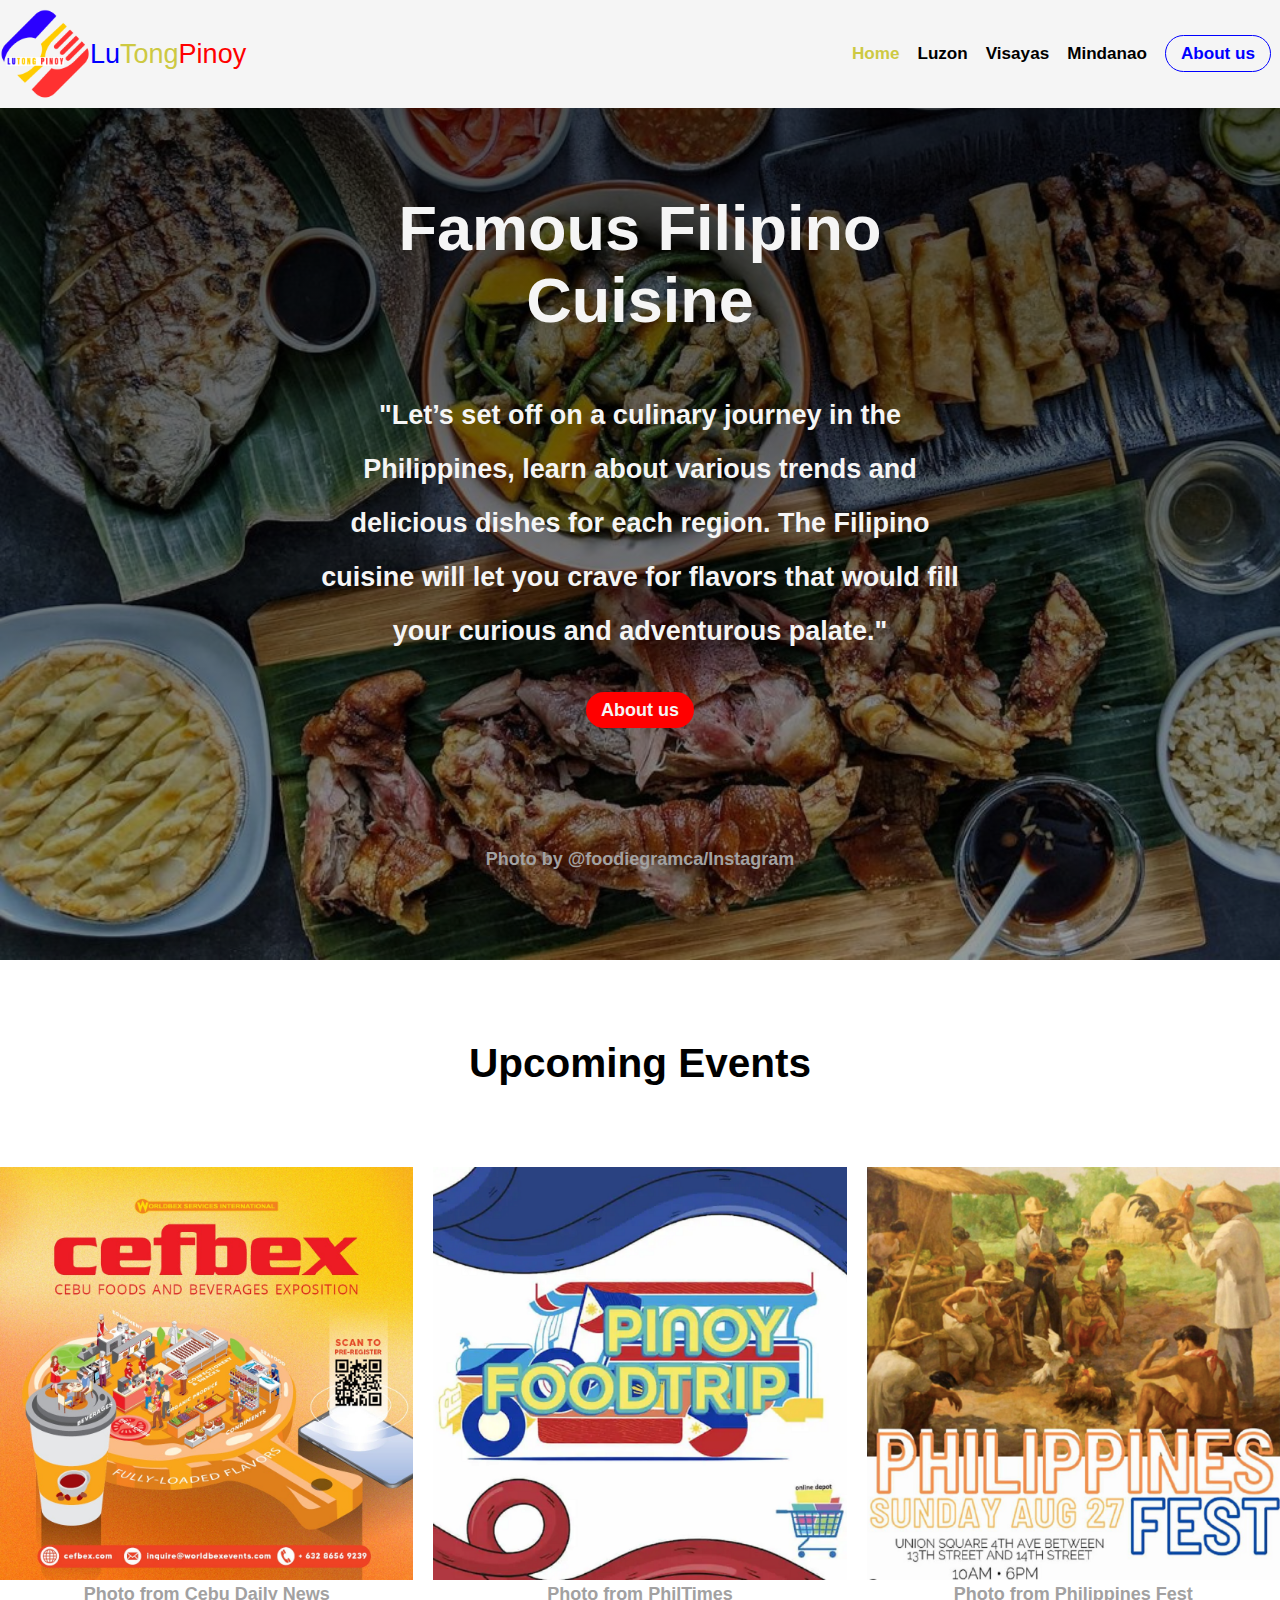
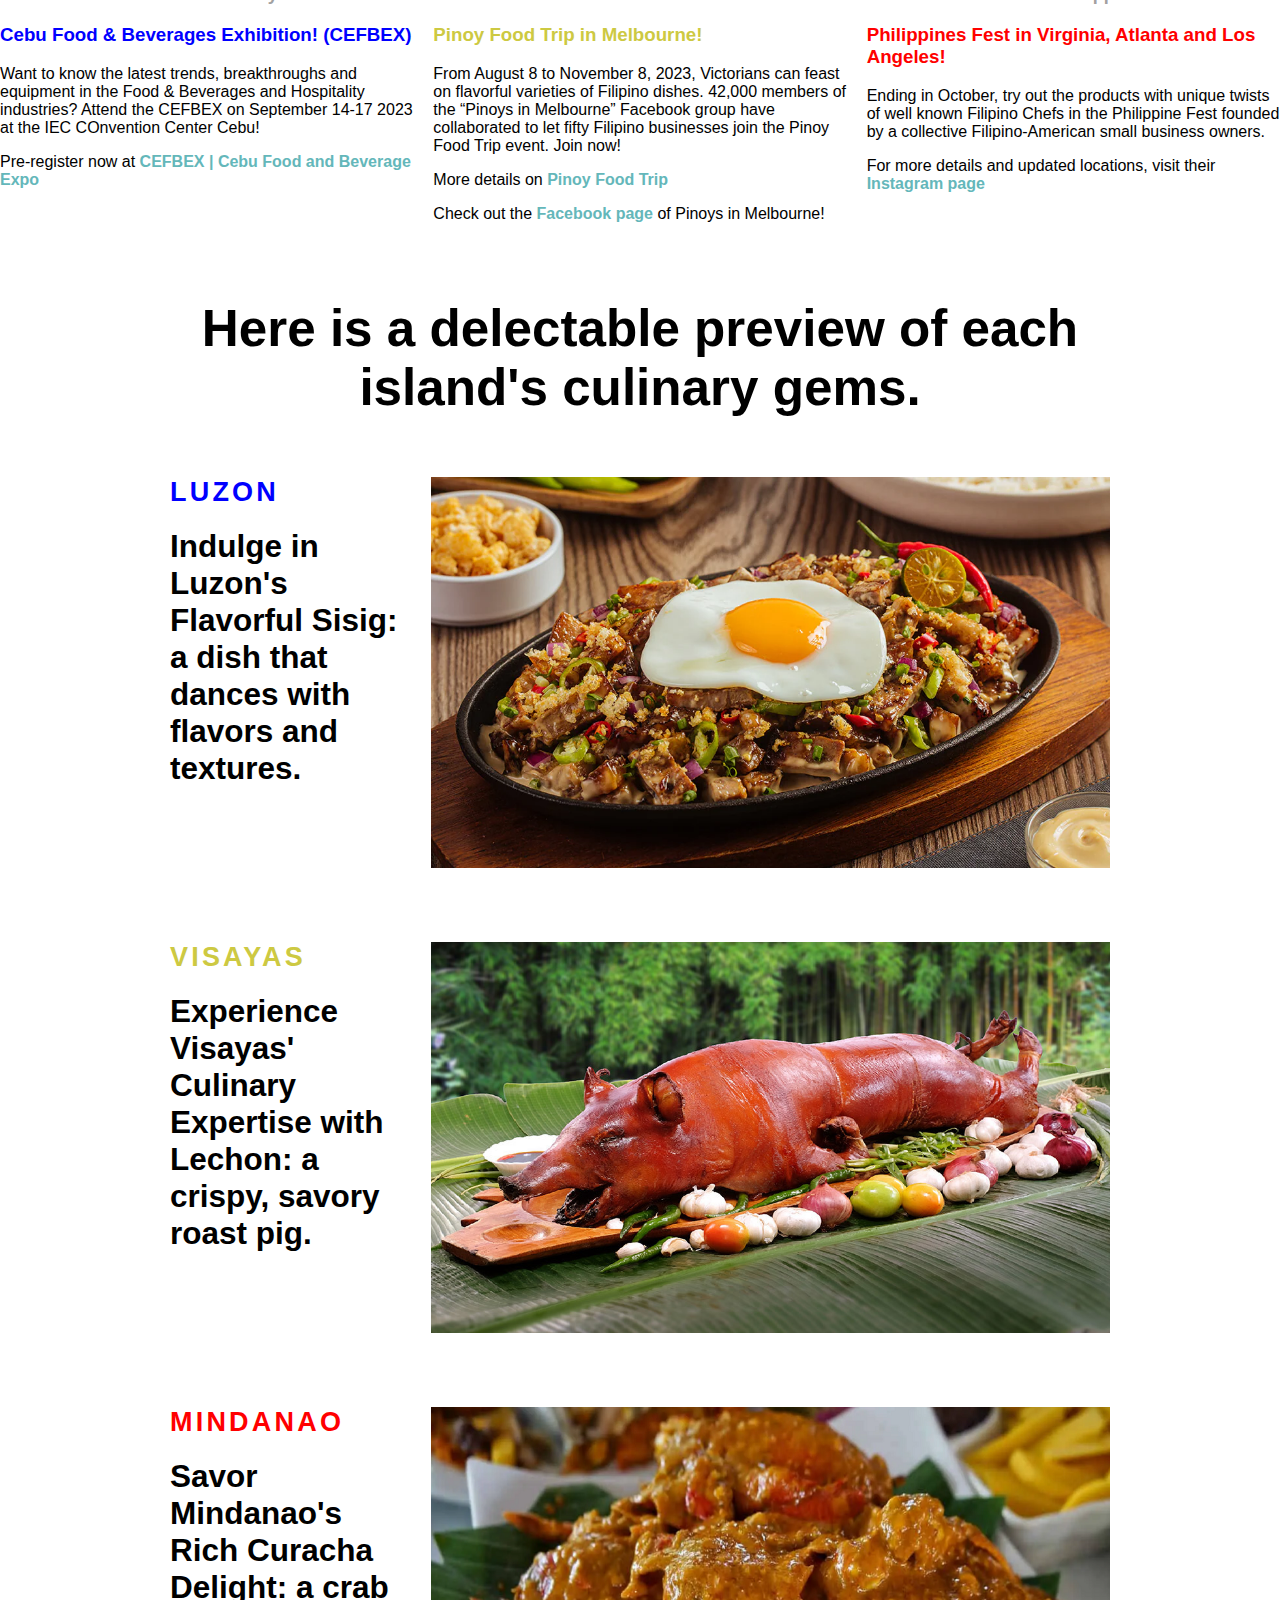
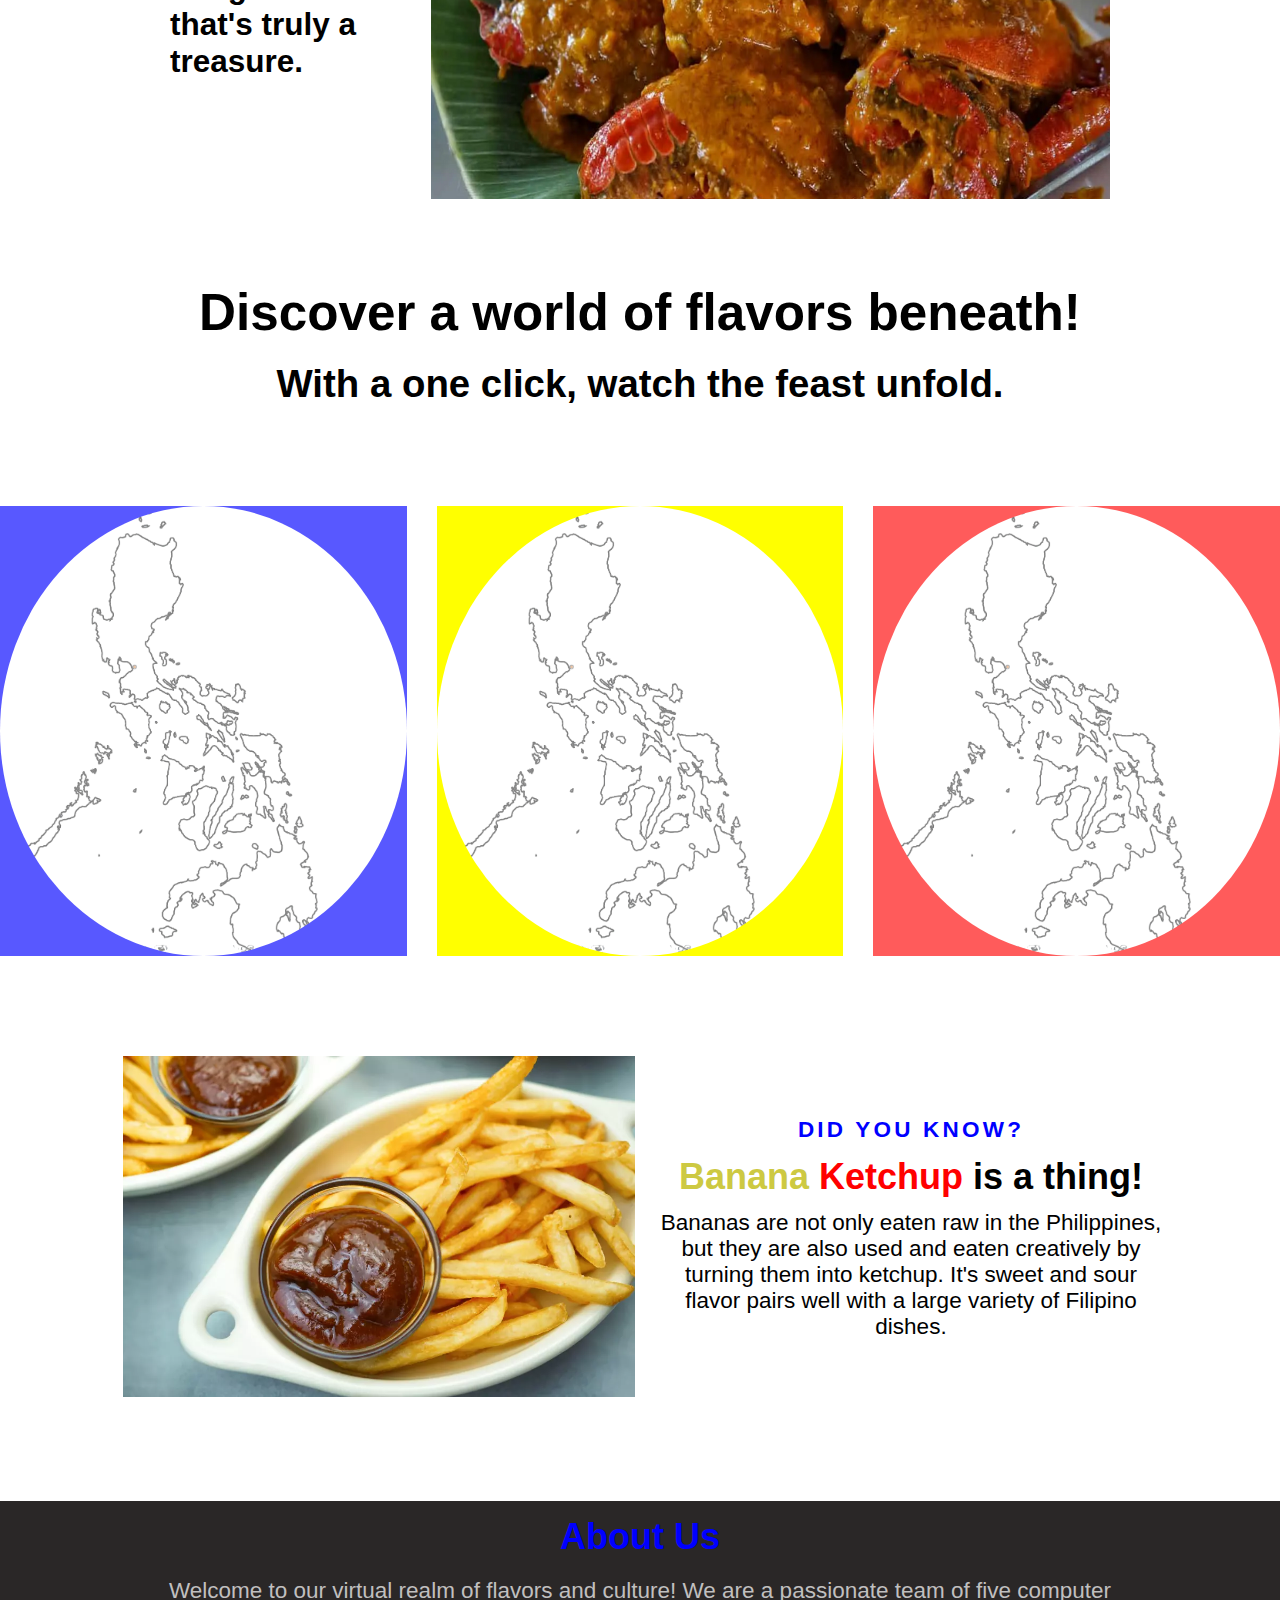
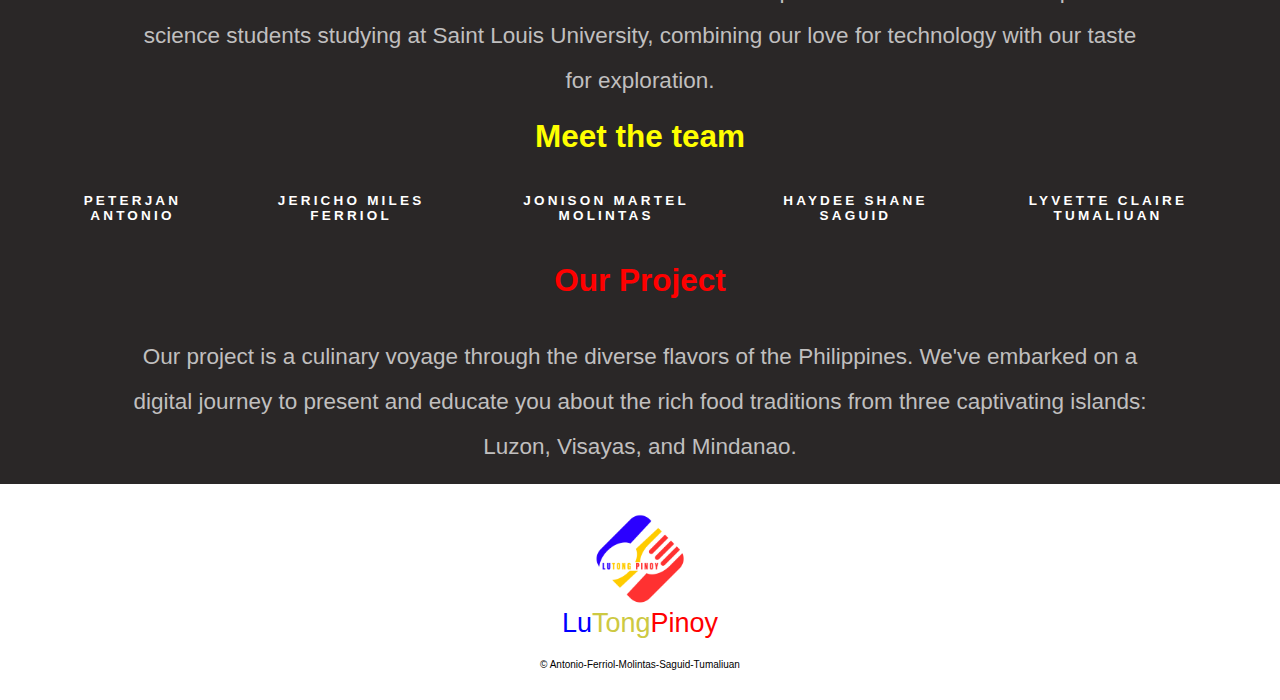
==== index.html @ cbea94ab "Merge branch 'main' of https://gitlab.com/2211261/websysdev-activity1" ====
<!DOCTYPE html>
<html lang="en">
<head>
    <meta charset="UTF-8">
    <meta http-equiv="X-UA-Compatible" content="IE=edge">
    <meta name="viewport" content="width=device-width, initial-scale=1.0">
    <link rel="stylesheet" href="./style/styles.css">
    <title>Homepage</title>
</head>
<body>
    <div class = "main-container">
        <!-- Navigation-bar -->
        <nav class = "navbar">
            <div class = "nav-logo">
                <img class = "nav-logo-img" src = "./images/homeimgs/LP.png" alt = "logo">
                <ul class = "nav-title">
                    <li class = "nav-title-1">Lu</li>
                    <li class = "nav-title-2">Tong</li>
                    <li class = "nav-title-3">Pinoy</li>
                </ul>
            </div>
            <ul class = "nav-links">
                <li><a href = "./index.html" class = "nav-home">Home</a></li>
                <li><a href = "./islands/luzon.html">Luzon</a></li>
                <li><a href = "./islands/visayas.html">Visayas</a></li>
                <li><a href = "./islands/mindanao.html">Mindanao</a></li>
                <li class = "nav-li-about-us"><a href="#about-us-section" class = "nav-about-us">About us</a></li>
            </ul>
        </nav>

        <!-- Header -->
        <header>
            <div class = "header-container">
                <h1>Famous Filipino Cuisine</h1>
                <h2>"Let’s set off on a culinary journey in the Philippines, learn about various trends and delicious dishes for each region. The Filipino cuisine will let you crave for flavors that would fill your curious and adventurous palate."</h2>
                <div><a class = "intro-button" href="#about-us-section">About us</a></div>
                <div class = "header-ref"><a class = "reference" href="https://www.instagram.com/foodiegramca/?hl=en">Photo by @foodiegramca/Instagram</a></div>
            </div>
        </header>
       
        <!-- Latest Events -->
        <section id = "latest-events">
            <h1 class = "event-title">Upcoming Events</h1>
            <div class = "event-columns">
                <div class = "event">
                    <img class = "event-1-img-container" src = "./images/homeimgs/event1.png" alt = "Event 1">
                    <div class = "header-ref"><a class = "reference" href="https://cebudailynews.inquirer.net/523593/the-philippines-three-mega-events-igniting-progress-and-collaboration-for-cebuanos">Photo from Cebu Daily News</a></div>
                    <div class = "event-1-txt-container">
                        <h3>Cebu Food & Beverages Exhibition! (CEFBEX)</h3>
                        <p>Want to know the latest trends, breakthroughs and equipment in the Food & Beverages and Hospitality industries? Attend the CEFBEX on September 14-17 2023 at the IEC COnvention Center Cebu!</p>
                        <p>Pre-register now at <a href="https://cefbex.com/" class = "event-1-link">CEFBEX | Cebu Food and Beverage Expo</a></p>
                    </div>
                </div>
                <div class = "event">
                    <img class = "event-2-img-container" src = "./images/homeimgs/event2.png" alt = "Event 2">
                    <div class = "header-ref"><a class = "reference" href="https://philtimes.com.au/pinoy-food-trip-a-festival-celebrating-filipino-gastronomy-in-melbourne/">Photo from PhilTimes</a></div>
                    <div class = "event-2-txt-container">
                            <h3>Pinoy Food Trip in Melbourne!</h3> 
                            <p>From August 8 to November 8, 2023, Victorians can feast on flavorful varieties of Filipino dishes. 42,000 members of the “Pinoys in Melbourne” Facebook group have collaborated to let fifty Filipino businesses join the Pinoy Food Trip event. Join now!</p>
                            <p>More details on <a href="https://philtimes.com.au/pinoy-food-trip-a-festival-celebrating-filipino-gastronomy-in-melbourne/" class = "event-2-link">Pinoy Food Trip</a></p>
                            <p>Check out the <a href = "https://www.facebook.com/Pinoysinmelb/">Facebook page</a> of Pinoys in Melbourne!</p>
                    </div> 
                </div>
                <div class = "event">
                    <img class = "event-3-img-container" src = "./images/homeimgs/event3.png" alt = "Event 3">
                    <div class = "header-ref"><a class = "reference" href="https://www.instagram.com/philippinesfest/">Photo from Philippines Fest</a></div>
                    <div class = "event-3-txt-container">
                            <h3>Philippines Fest in Virginia, Atlanta and Los Angeles!</h3> 
                            <p>Ending in October, try out the products with unique twists of well known Filipino Chefs in the Philippine Fest founded by a collective Filipino-American small business owners.</p>
                            <p>For more details and updated locations, visit their <a href="https://www.instagram.com/philippinesfest/" class = "event-3-link">Instagram page</a></p>
                    </div> 
                </div>
            </div>
        </section>

        <!-- Preview-of-Food-->
        <section class = "preview-txt-section">
            <h3 class = "preview-txt">Here is a delectable preview of each island's culinary gems.</h3>
        </section>
        <div class = "preview-section">
            <div class = "preview-1">
                <div class = "preview-1-txt-container">
                    <div class = "preview-1-title">Luzon</div>
                    <div class = "preview-1-desc">Indulge in Luzon's Flavorful Sisig: a dish that dances with flavors and textures.</div>
                </div>
                <div class = "preview-1-img-container">
                    <img class = "sisig" src = "./images/homeimgs/sisig.png" alt = "Sisig">
                </div>
            </div>
            <div class = "preview-2"> 
                <div class = "preview-2-txt-container">
                    <div class = "preview-2-title">Visayas</div>
                    <div class = "preview-2-desc">Experience Visayas' Culinary Expertise with Lechon: a crispy, savory roast pig.</div>
                </div>
                <div class = "preview-2-img-container">
                    <img class = "lechon" src = "./images/homeimgs/lechon.png" alt = "Lechon">
                </div>
            </div>
            <div class = "preview-3">
                <div class = "preview-3-txt-container">
                    <div class = "preview-3-title">Mindanao</div>
                    <div class = "preview-3-desc">Savor Mindanao's Rich Curacha Delight: a crab that's truly a treasure.</div>
                </div>
                <div class = "preview-3-img-container">
                    <img class = "curacha" src = "./images/homeimgs/curacha.png" alt = "Curacha">
                </div>
            </div>
        </div>

        <!-- Map:Luzon-Visayas-Mindanao-->
        <section class = "map-txt-section">
            <h1 class = "map-txt-1">Discover a world of flavors beneath!</h1>
            <h4 class = "map-txt-2">With a one click, watch the feast unfold.</h4>
        </section> 
        <div class = "map-section">
            <div class = "p-column">
                <div class="p-img-container1">
                    <a href = "./islands/luzon.html"><div class="p-outline-img top"></div></a>
                </div>
                <div class="p-img-container2">
                    <a href = "./islands/visayas.html"><div class="p-outline-img middle"></div></a>
                </div>
                <div class="p-img-container3">
                    <a href = "./islands/mindanao.html"><div class="p-outline-img bottom"></div></a>
                </div>
            </div>
        </div>
        
        <!-- Fun-Facts -->
        <div class = "fun-fact-section">
            <div class = "fun-fact-img-container">
                <img class = "banana-ketchup" src = "./images/homeimgs/banana-ketchup.png">
            </div>
            <div class = "fun-fact-txt-container">
                <div class = "fun-fact-txt-1">Did you know?</div>
                <div class = "fun-fact-txt-2"><span class = "banana">Banana </span><span class = "ketchup">Ketchup </span>is a thing!</div>
                <div class = "fun-fact-txt-3">Bananas are not only eaten raw in the Philippines, but they are also used and eaten creatively by turning them into ketchup. It's sweet and sour flavor pairs well with a large variety of Filipino dishes.</div>
            </div>
        </div>  

         <!-- About us -->
        <div id = "about-us-section">
            <div class = about-us-container>
                <div class = "about-us-txt-1">About Us</div>
                <div class = "about-us-txt-2">Welcome to our virtual realm of flavors and culture! We are a passionate team of five computer science students studying at Saint Louis University, combining our love for technology with our taste for exploration.</div>
                <div class = "about-us-txt-3">Meet the team</div>
                <div class = "about-us-txt-4">
                    <ul>
                        <li>Peterjan Antonio</li>
                        <li>Jericho Miles Ferriol</li>
                        <li>Jonison Martel Molintas</li>
                        <li>Haydee Shane Saguid</li>
                        <li>Lyvette Claire Tumaliuan</li>
                    </ul>
                </div>
                <div class = "about-us-txt-5">Our Project</div>
                <div class = "about-us-txt-6">Our project is a culinary voyage through the diverse flavors of the Philippines. We've embarked on a digital journey to present and educate you about the rich food traditions from three captivating islands: Luzon, Visayas, and Mindanao.</div>
            </div>
        </div>

        <!-- Footer -->
        <footer>
            <div class = "logo-footer-container">
                <img class = "logo-footer" src = "./images/homeimgs/LP.png">
            </div>
            <ul class = "title-footer">
                <li class = "title-1-footer">Lu</li>
                <li class = "title-2-footer">Tong</li>
                <li class = "title-3-footer">Pinoy</li>
            </ul>
            <div class = "credits">© Antonio-Ferriol-Molintas-Saguid-Tumaliuan</div>
        </footer>
    </div>
</body>
</html>
---- style/styles.css ----
/* All */
body{
    font-family: sans-serif;
    transition: 0.3s;
    padding: 0%;
    margin: 0%;
    
}

ul{
    list-style: none;
}

a{
    text-decoration: none;
    cursor: pointer;
    color: black;
    font-weight: bold;
    transition: transform 0.3s ease;
    transition: color 0.3s;
}

.main-container{
    width: 100%;
    overflow: hidden;
}

/* Navigation Bar */
.navbar{
    position: fixed;
    display: flex;
    width: 100%;
    height: 12%;
    top:0;
    left:0;
    right:0;
    background-color:whitesmoke;   
}

.nav-logo{
    display: flex;
}

.nav-logo-img{
    width: 10vmin;
    height: 10vmin;
    align-self: center;
}

.nav-title{
    margin: 0;
    height: 100%;
    display: flex;
    justify-content: flex-end;
    align-items: center;
    font-size: 3vmin;
    padding: 0;
}

.nav-title-1{
    color: blue;
}

.nav-title-2{
    color: rgb(205,201,66); 
}

.nav-title-3, .nav-links a:hover{
    color: red;
}

.nav-links{
    padding: 0;
    display: flex;
    align-items: center;
    font-size: 1.9vmin;
    justify-content: end;
    width: 100%;
}

.nav-links li{
    cursor: pointer;
    margin: 0 1vmin 0;
}

.nav-home{
    color: rgb(205,201,66); 
}

.nav-about-us{
    padding: 8px 15px;
    border: 1px solid blue;
    border-radius: 20px;
    color: blue;
    min-width: 10px;
}

.nav-about-us:hover{
    border: 1px solid red;
}

/* Header */
header{
    width: 100%;
    height: 100vh;
    margin-top: 59.837px;
    background: linear-gradient(rgba(0,0,0,0.7), rgba(0,0,0,0.4)), url(../images/homeimgs/index-img.png);
    background-size: cover;
    background-position: bottom;
    display: flex;
    align-items: center;
    justify-content: center;
}

.header-container{
    width: 50%;
    color: whitesmoke;
    text-align: center;
}

.header-container h1{
    font-size: 7vmin;
}

.header-container h2{
    font-size: 3vmin;
    padding: 10px 0px 20px;
    line-height: 2;
}

.header-container a.intro-button{
    cursor: pointer;
    padding: 8px 15px;
    background: red;
    border-radius: 30px;
    color: whitesmoke;
    transition: transform 0.3s ease;
    font-size: 2vmin;
}

header a{
    text-align: center;
    color: rgb(162, 161, 161);
    font-size: 2vmin;
}

header .header-ref{
    margin-top: 20%;
}

.header-container a.intro-button:hover{
    font-size: large;
}

/* Upcoming Events*/

#latest-events{
    margin-top: 80px;
}

#latest-events a{
    color:rgb(100, 183, 186);
}

.event-container{ 
    justify-content:center;
    height: 100%;
    width:100%;
    padding: 0;
    margin: 0;
}

.event-columns{
    padding: 0;
    margin: 0;
    gap: 20px;
    display: flex;
    flex-wrap: wrap;
    flex-basis: 100%;
    align-self: center;
}

.event-columns div{
    flex: 1;
    flex-wrap: wrap; 
}

#latest-events .event-title{
    text-align: center;
    font-size: 4.5vmin;
    margin-bottom: 80px;
}

.event-columns div img{
    width:100%;
    min-width: 70px;
}

#latest-events .header-ref{
    text-align: center;
}
#latest-events .header-ref a{
    color: rgb(162, 161, 161);
    font-size: 2vmin;
}


.event-1-txt-container h3{
    color: blue;
}

.event-2-txt-container h3{
    color: rgb(205,201,66); 
}

.event-3-txt-container h3, #latest-events a:hover{
    color:red;
}

/* Preview of Food (TEXT) */
.preview-txt-section{
    width: 100%;
    align-items: center;
    justify-content: center;
    text-align: center;
    margin: 0;  
    padding: 0;
}

.preview-txt{
    font-size: 4vmax;
    font-weight: bold;
    margin: 60px 15% 0;  
    padding: 0; 
}

/* Preview of Food */
.preview-section{
    height: 100%;
    display: flex;
    flex-direction: column;
    align-items: center;
    justify-content: center;
    text-align: left;
    margin-top: 60px;
}

.preview-1, .preview-2, .preview-3{
    display: flex;
    flex-direction: row;
    margin: 0px 170px 70px;
}

.preview-1-txt-container,.preview-2-txt-container,.preview-3-txt-container{
    width: 400px;
}

.preview-1-title,.preview-2-title,.preview-3-title{
    text-transform: uppercase;
    font-weight: bold;
    font-size: 3vmin;
    letter-spacing: 0.2rem;
    margin-bottom: 20px;
}

.preview-1-desc,.preview-2-desc,.preview-3-desc{
    font-weight: bolder;
    font-size: 3.5vmin;
    margin-bottom: 20px;
    padding-right: 30px;
}

.preview-1-title{
    color: blue;
}

.preview-2-title{
    color: rgb(205,201,66);
}

.preview-3-title{
    color: red;
}

.preview-1-img-container,.preview-2-img-container,.preview-3-img-container{
    align-self:center;
}

.sisig, .lechon, .curacha{
    height:auto;
    width:100%;
    min-width: 70px;
    align-self: center;
}

/* Map: Luzon, Visayas, Mindanao (TEXT) */
.map-txt-section{
    width: 100%;
    align-items: center;
    justify-content: center;
    text-align: center;
    margin: 0;  
    padding: 0;
}

.map-txt-1{
    font-size: 4vmax;
    font-weight: bold;
    margin: 10px 15% 0;  
    padding: 0;
}

.map-txt-2{
    font-size: 3vmax;
    font-weight: bold;
    margin: 20px 15% 0;  
    padding: 0;
}

/* Map: Luzon, Visayas, Mindanao */
.map-section{
    display: flex;
    flex-direction: row;
    background-color: white;
    width: 100%;
    margin: 100px 0 0;
}

.p-column{
    display: flex;
    justify-content: center;
    background-color: white;
    height: 100%;
    width: 100%;
    gap: 30px;
}


.p-img-container1, .p-img-container2, .p-img-container3 {
    width: 70%;
}

.p-img-container1{
    background-color: rgb(88, 88, 255);
}

.p-img-container2{
    background-color: yellow;
}

.p-img-container3{
    background-color: rgb(255, 91, 91);
}

.p-outline-img.top{
    background-image: url('../images/homeimgs/luzon-outline.png');
    transition: background-image 0.3s;
}

.p-outline-img.top, .p-outline-img.middle, .p-outline-img.bottom {
    padding-top: 450px;
    background-image: url('../images/homeimgs/outline.png');
    background-repeat: no-repeat;
    background-size: 325px;
    background-color: white;
    transition: 0.3s;
    border-radius: 80%;  
}


.p-img-container1:hover .p-outline-img.top {
    background-image: url('../images/homeimgs/Luzon.png'); 
    cursor:pointer;
}

.p-img-container2:hover .p-outline-img.middle {
    background-image: url('../images/homeimgs/Visayas.png');
    cursor:pointer;
}

.p-img-container3:hover .p-outline-img.bottom {
    background-image: url('../images/homeimgs/Mindanao.png');
    cursor:pointer;
}

/* Fun facts*/
.fun-fact-section{
    display: flex;
    align-items: center;
    justify-content: center;
    height: 100%;
    width: 100%;
    margin: 100px 30px 0px;
}

.fun-fact-img-container{
    width: 40%;
    min-width: 300px;
}

.fun-fact-txt-container{
    padding-left: 20px;
    padding-right: 50px;
    text-align: center;
    align-self: center;
    width: 40%;
    min-width: 150px;
}

.banana-ketchup{
    height: 100%;
    width: 100%;
}

.fun-fact-txt-1{
    color:blue;
    font-size: 2.5vmin;
    font-weight: bold;
    letter-spacing: 0.2rem;
    text-transform: uppercase; 
    margin-bottom: 20px;
}

.fun-fact-txt-2{
    font-size: 4vmin;
    font-weight: bold;
    justify-content: center;
    display: flex;
    flex-wrap: wrap;
    gap: 10px;
    line-height: 0.75;
}

.banana{
    color: rgb(205,201,66);
}

.ketchup{
    color:red;
}

.fun-fact-txt-3{
    font-size: 2.5vmin;
    padding: 20px 0px 0px;
}

/* About us*/
#about-us-section{
    background-color: rgb(42,39,39);
    height: 100%;
    width: 100%;
    margin-top: 100px;
}

.about-us-container{
    color: rgb(192, 191, 191);
    display: flex;
    flex-direction: column;
    text-align: center;
}

.about-us-container .about-us-txt-1, .about-us-container .about-us-txt-2,
.about-us-container .about-us-txt-3, .about-us-container .about-us-txt-5,
.about-us-container .about-us-txt-6{
    flex-direction: column;
}

.about-us-txt-1{
    color:blue;
    font-weight: bold;
    font-size: 4vmin;
    margin-top: 15px;
}

.about-us-txt-2{
    padding: 10px 10% 15px;
    line-height: 2;
    font-size: 2.5vmin;
}

.about-us-txt-3{
    padding: 0px 0px 25px;
    color: yellow;
    font-weight: bold;
    font-size: 3.5vmin;
}

.about-us-container .about-us-txt-4 ul{ 
    padding-left: 0;
    display: flex;
    flex-direction: row;
    gap: 2%;
    
}

.about-us-txt-4{
    align-self: center;
    color: white;
    font-weight: bold;
    text-transform: uppercase;
    letter-spacing: 0.2rem;
    font-size: 1.5vmin;
}

.about-us-txt-5{
    padding: 25px 0px 25px;
    color: red;
    font-weight: bold;
    font-size: 3.5vmin;
}

.about-us-txt-6{
    padding: 10px 10% 15px;
    line-height: 2;
    font-size: 2.5vmin;
}

/* Applies to the footer */
footer{
    display: flex;
    flex-direction: column;
    align-items: center;
    justify-content: center;
    padding: 30px 0px 30px;
}

.logo-footer{
    width: 10vmin;
    height: 10vmin;
    align-self: center;
}

.title-footer{
    margin: 0;
    height: 100%;
    display: flex;
    justify-content: flex-end;
    align-items: center;
    font-size: 3vmin;
    padding: 0;
}

.title-1-footer{
    color: blue;
}

.title-2-footer{
    color: rgb(205,201,66); 
}

.title-3-footer{
    color: red;
}

.credits{
    font-size: x-small;
    align-self: center;
    padding-top: 20px;
}



@media only screen and (max-width: 600px) {
   
    /* Upcoming events */

    .event-columns {
        flex-direction: column;
    }

    .event-columns .event{
    
        padding: 10%;
    }

    .event-col img {
        max-width: 90%;
    }

    header .header-ref{
        position: absolute;
        margin-left: 8%;
        margin-top: 10%;
    }

    #latest-events .event-title{
        margin-bottom: 20px;
    }
}
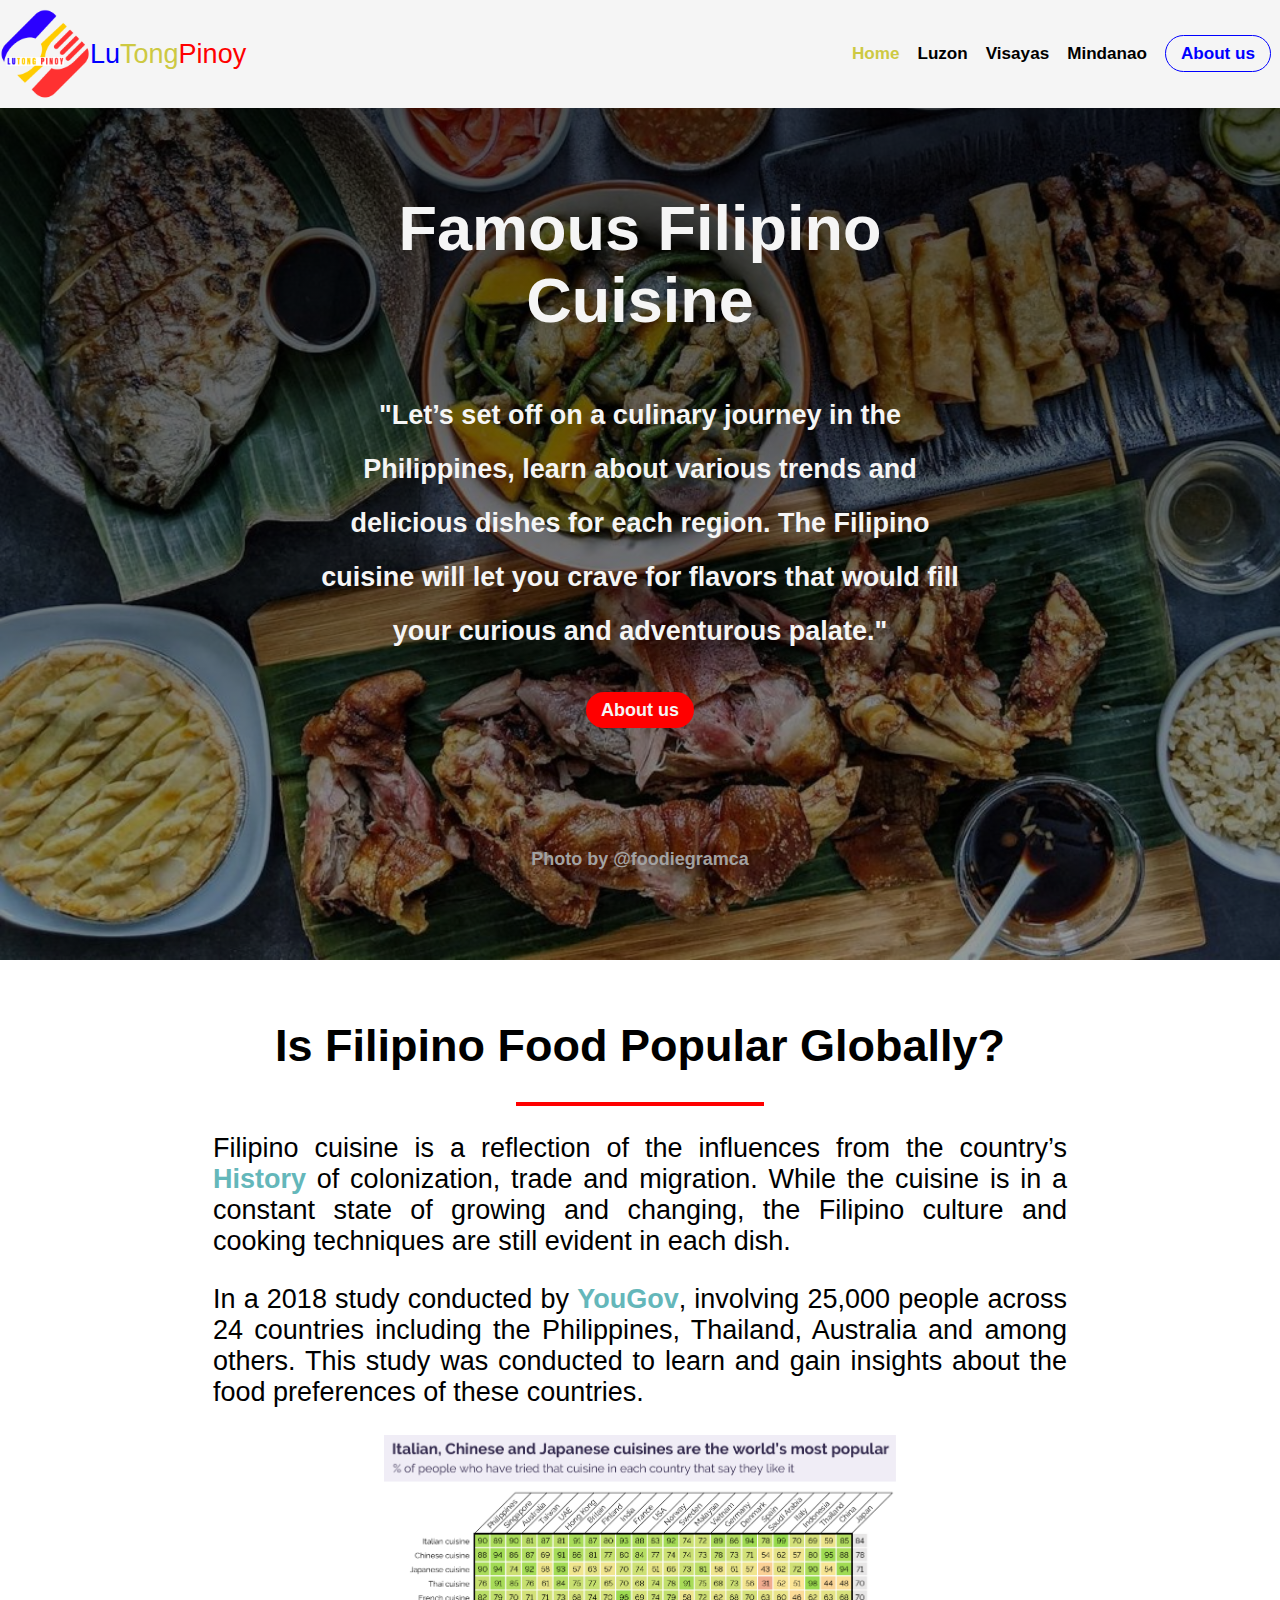
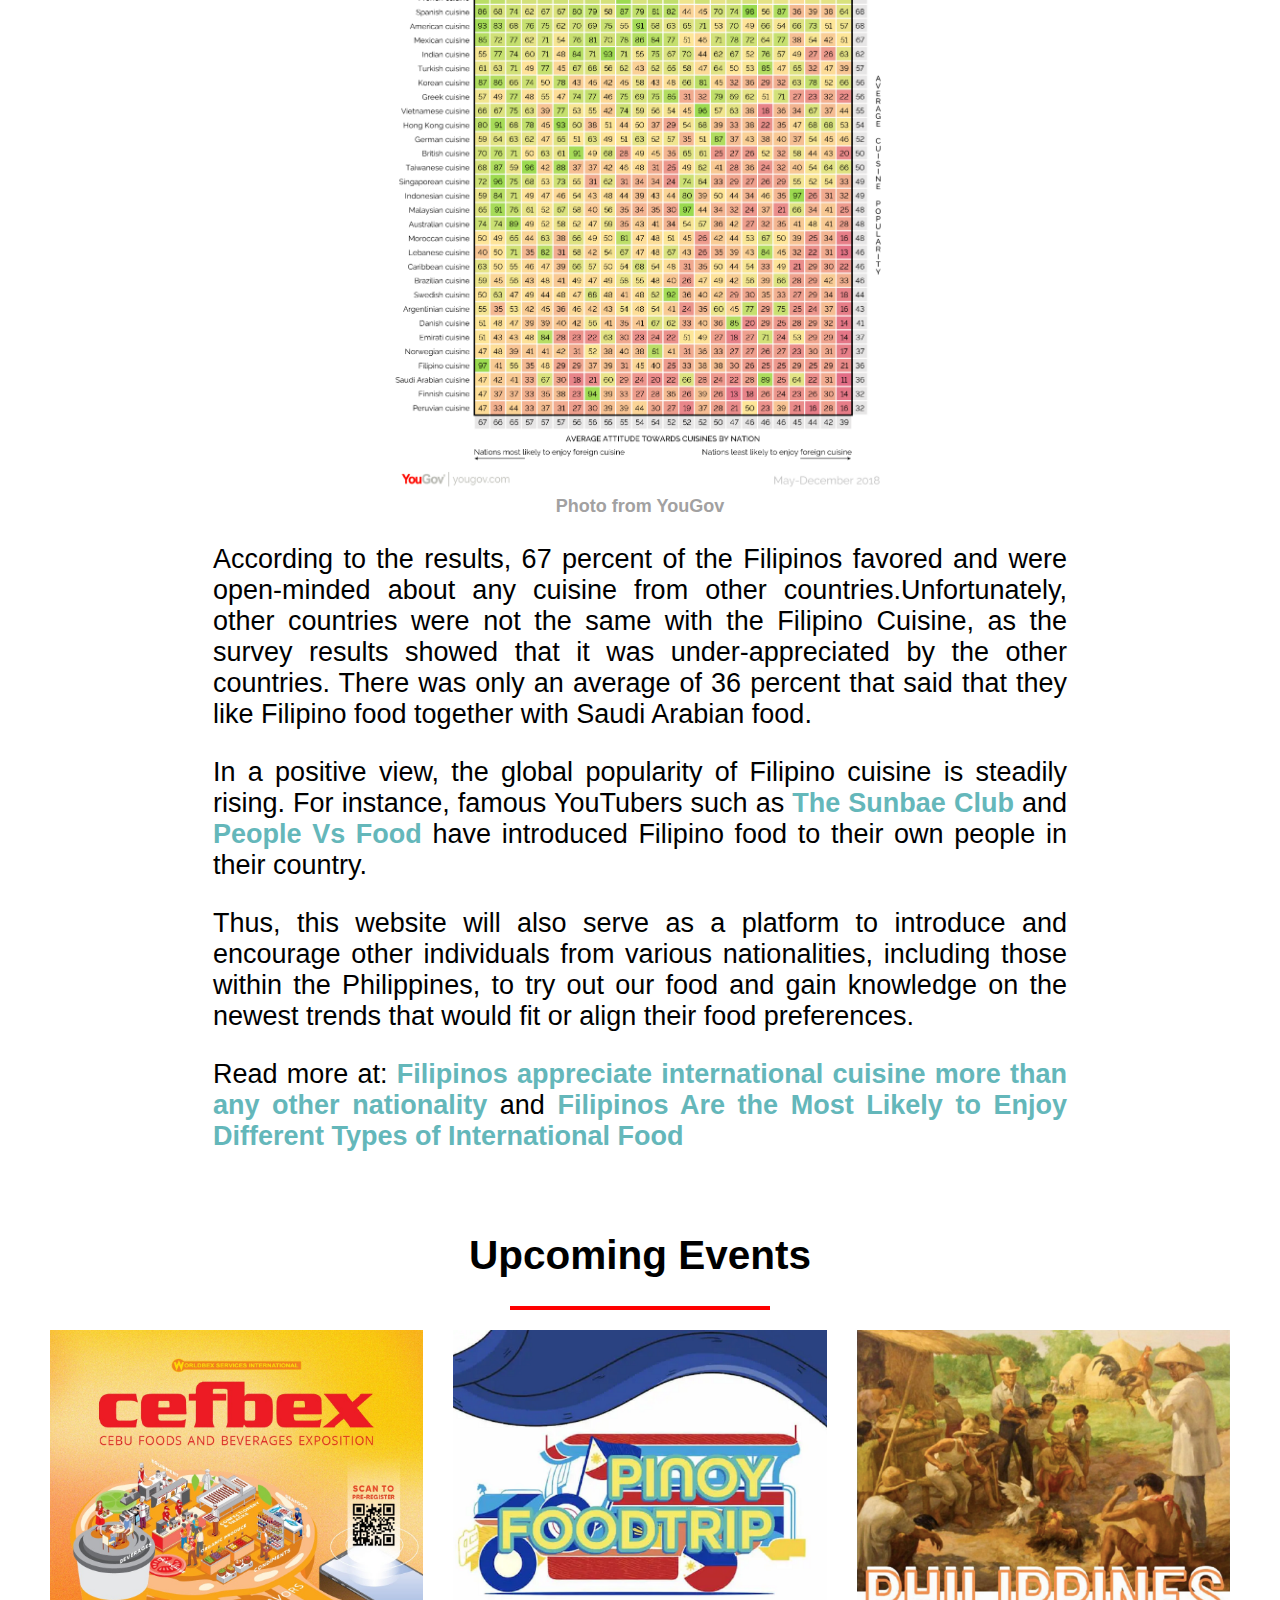
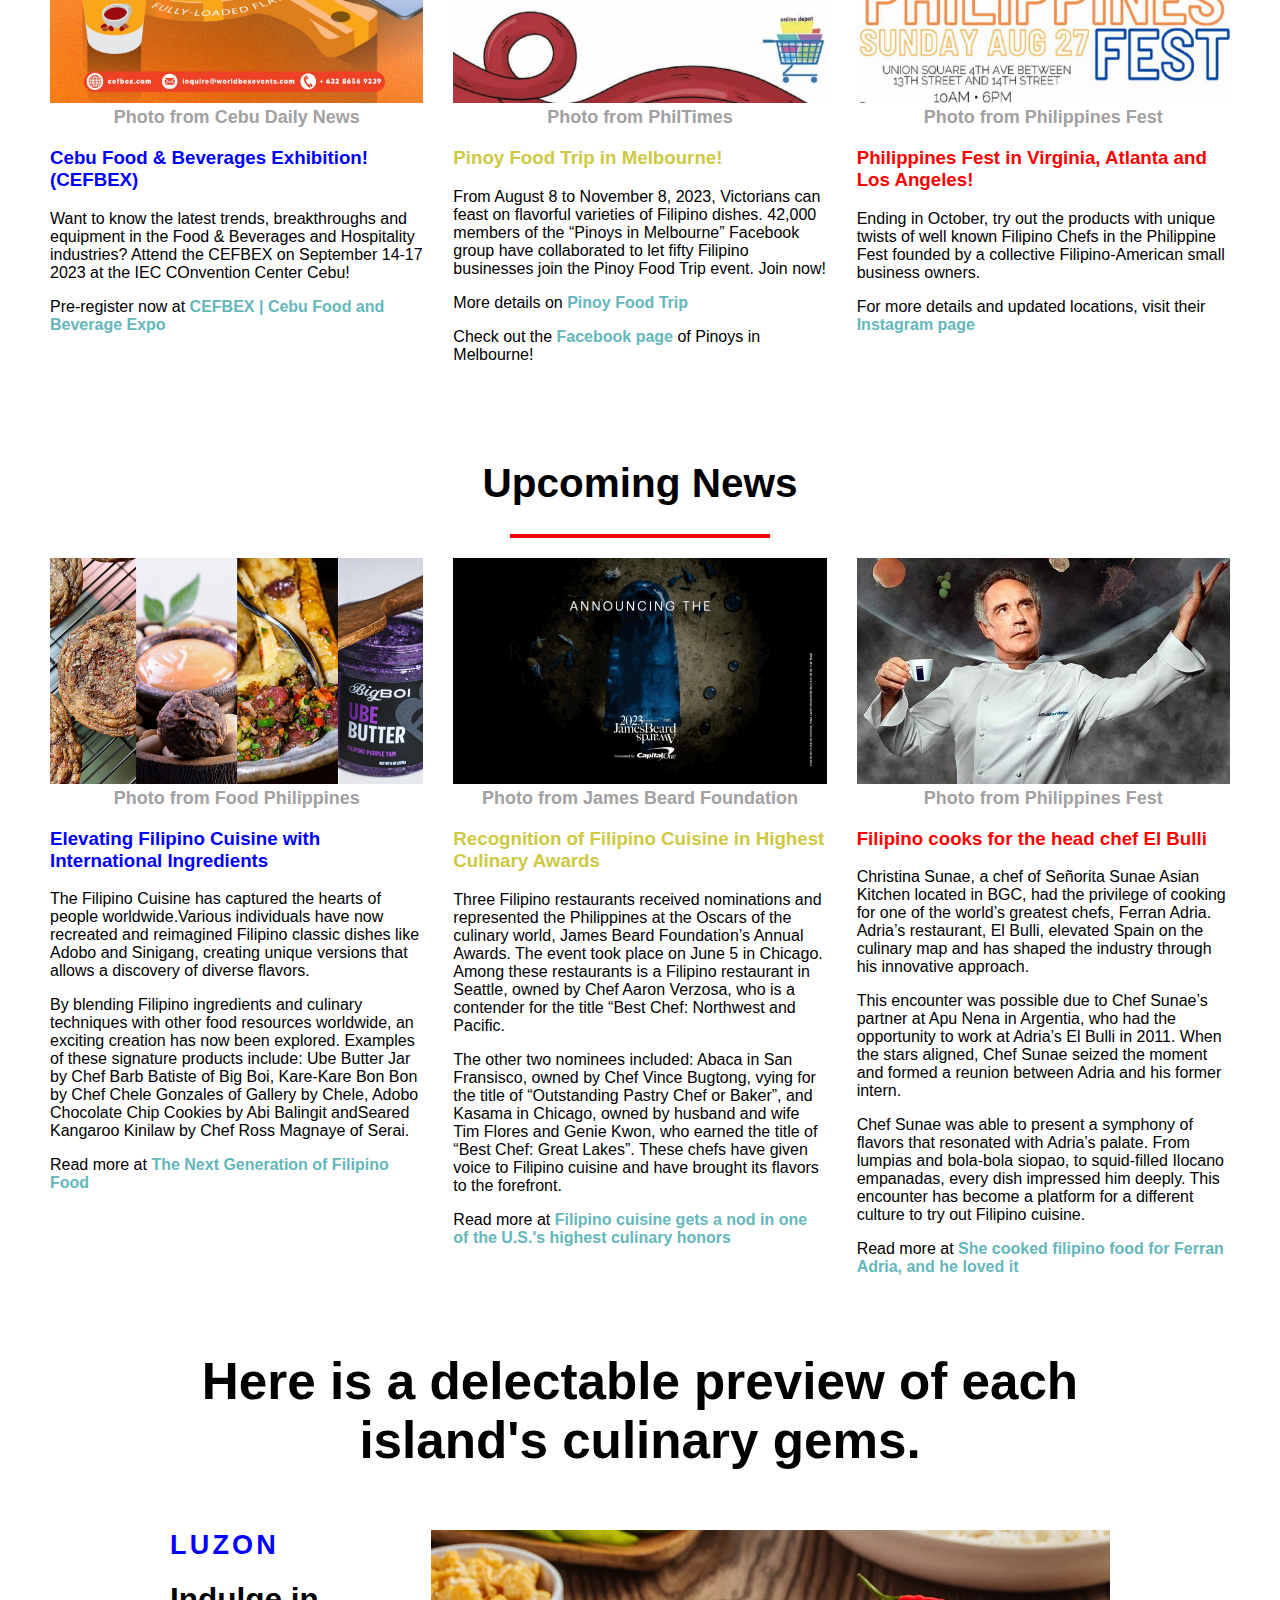
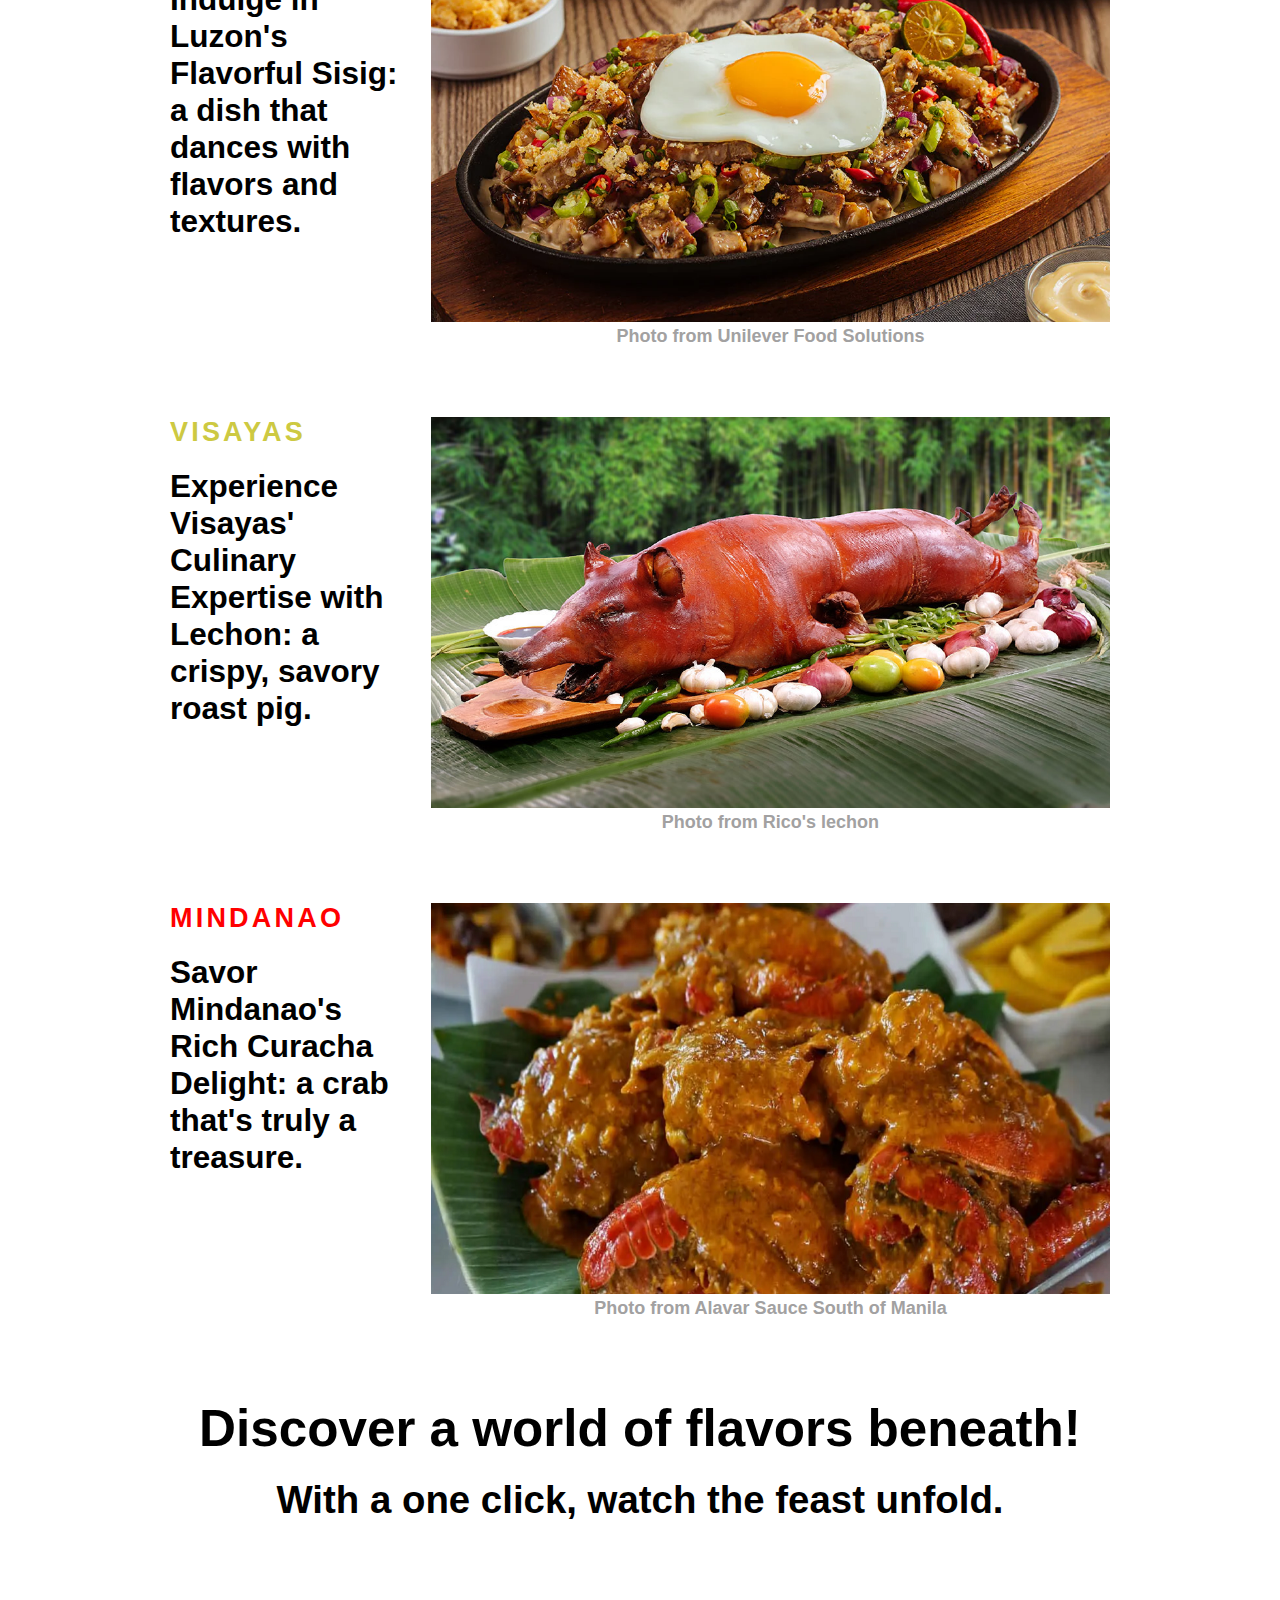
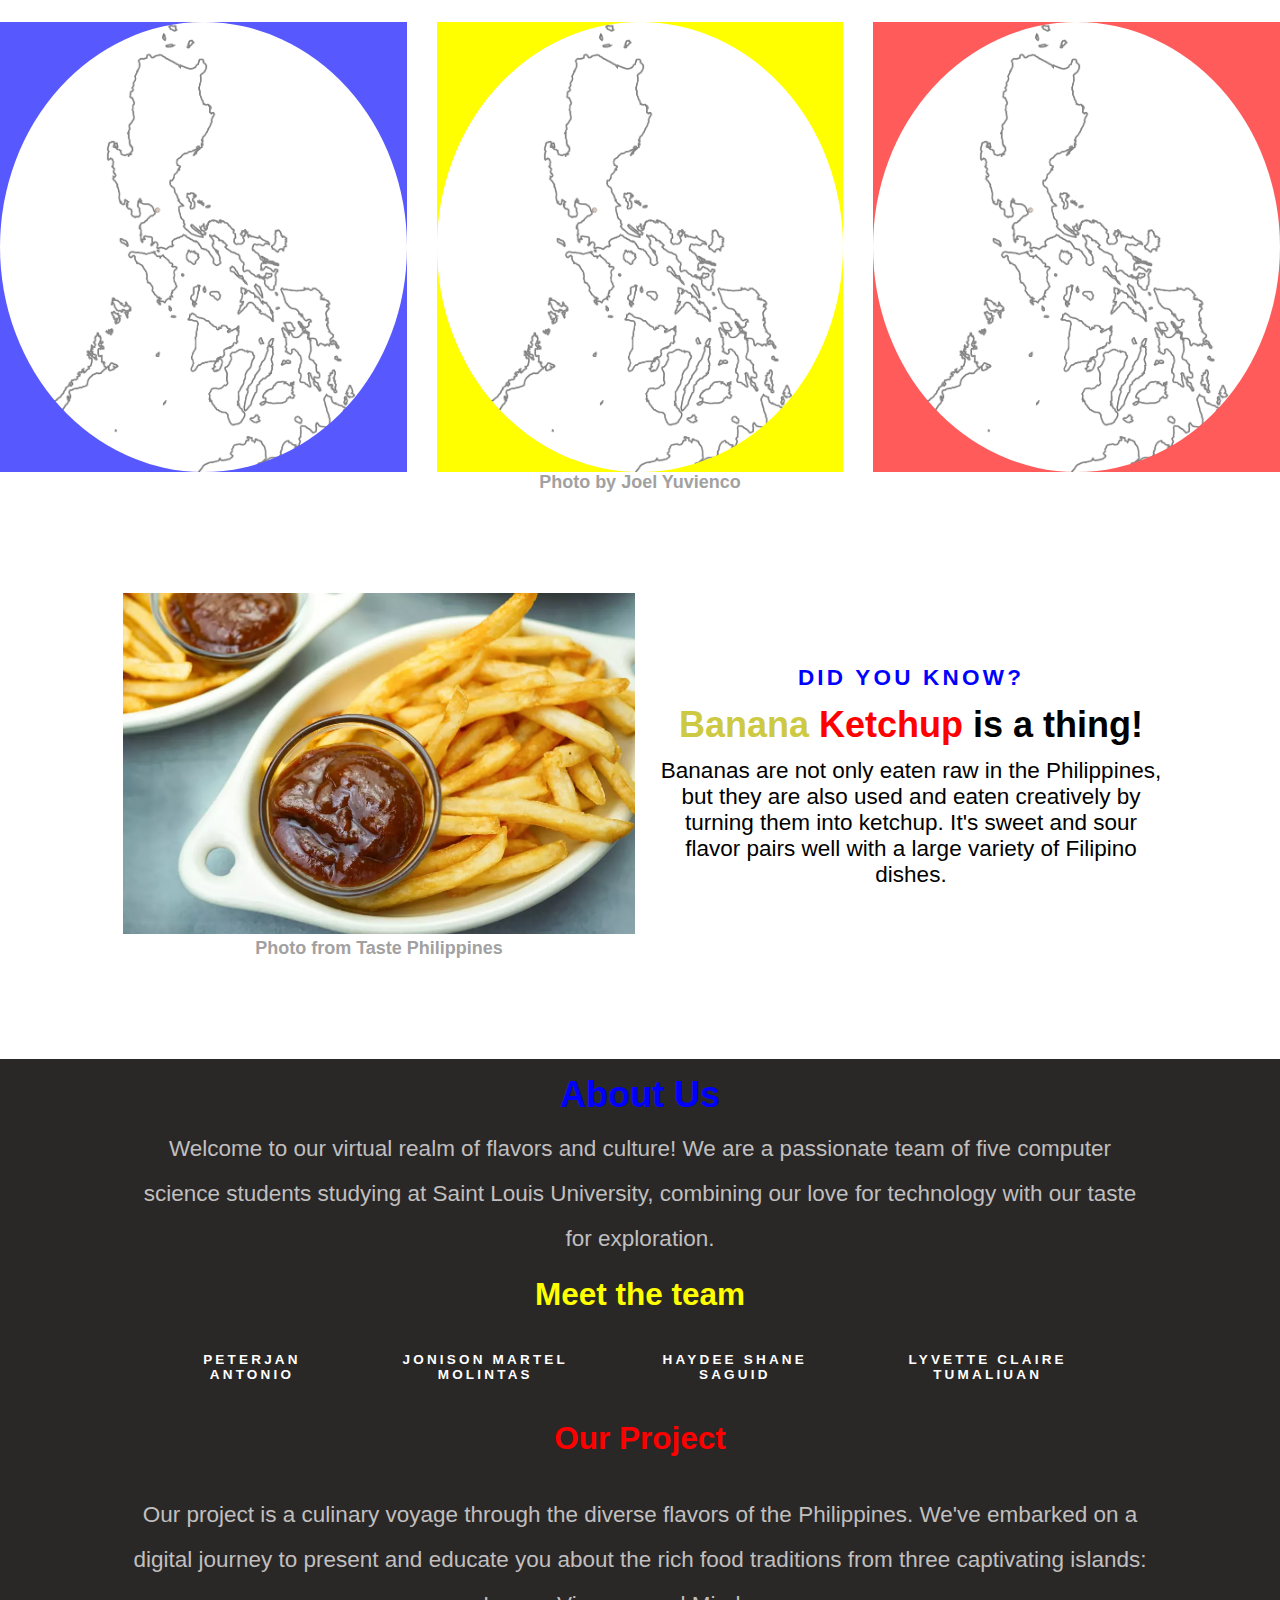
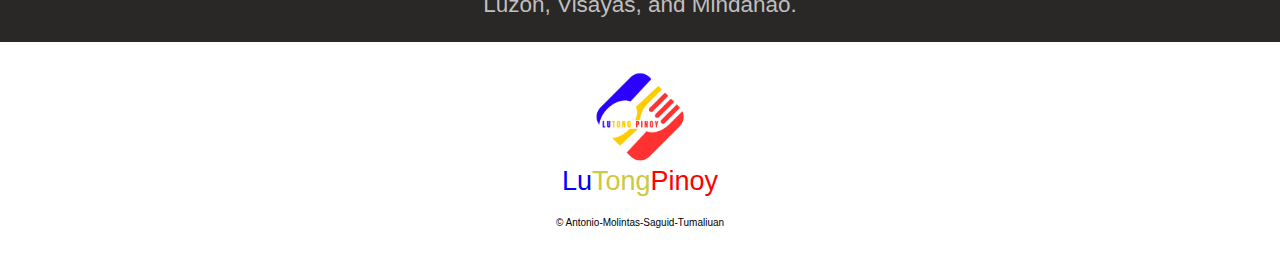
==== commit 05a5100f: "Modified index.html & styles.css" ====
--- a/index.html
+++ b/index.html
@@ -5,6 +5,7 @@
     <meta http-equiv="X-UA-Compatible" content="IE=edge">
     <meta name="viewport" content="width=device-width, initial-scale=1.0">
     <link rel="stylesheet" href="./style/styles.css">
+    <link rel="icon" type="image/png" href="./images/homeimgs/LP.png">
     <title>Homepage</title>
 </head>
 <body>
@@ -34,13 +35,31 @@
                 <h1>Famous Filipino Cuisine</h1>
                 <h2>"Let’s set off on a culinary journey in the Philippines, learn about various trends and delicious dishes for each region. The Filipino cuisine will let you crave for flavors that would fill your curious and adventurous palate."</h2>
                 <div><a class = "intro-button" href="#about-us-section">About us</a></div>
-                <div class = "header-ref"><a class = "reference" href="https://www.instagram.com/foodiegramca/?hl=en">Photo by @foodiegramca/Instagram</a></div>
+                <div class = "header-ref"><a class = "reference" href="https://www.instagram.com/foodiegramca/?hl=en">Photo by @foodiegramca</a></div>
+                <div class = "header-ref-mobile"><a class = "reference" href="https://villagepipol.com/12-filipino-dishes-to-serve-in-celebration-of-independence-day/">Photo from Village Pipol</a></div>
             </div>
         </header>
        
-        <!-- Latest Events -->
-        <section id = "latest-events">
+        <!-- Article -->
+        <article id = "article">
+            <h1 class = "article-title">Is Filipino Food Popular Globally?</h1>
+            <hr>
+            <div class = "article-container">
+                <p>Filipino cuisine is a reflection of the influences from the country’s <a href = "https://theworldinapocket.com/contentindex/vn569d8l71t9l03y4w40it8gvbsxw9#:~:text=Filipino%20cuisine%20is%20constantly%20growing,who%20introduced%20cutlery%2C%20tomatoes%20and">History</a> of colonization, trade and migration. While the cuisine is in a constant state of growing and changing, the Filipino culture and cooking techniques are still evident in each dish. </p>
+                <p>In a 2018 study conducted by <a href = "https://d25d2506sfb94s.cloudfront.net/cumulus_uploads/document/xi8t95fua3/YouGov%20-%20Global%20Cuisine%20survey.pdf">YouGov</a>, involving 25,000 people across 24 countries including the Philippines, Thailand, Australia and among others. This study was conducted to learn and gain insights about the food preferences of these countries. </p>
+                <img src="./images/homeimgs/survey.png" alt="Survey">
+                <a class = "reference" href="https://yougov.co.uk/topics/consumer/articles-reports/2019/03/12/italian-cuisine-worlds-most-popular">Photo from YouGov</a>
+                <p>According to the results, 67 percent of the Filipinos favored and were open-minded about any cuisine from other countries.Unfortunately, other countries were not the same with the Filipino Cuisine, as the survey results showed that it was under-appreciated by the other countries. There was only an average of 36 percent that said that they like Filipino food together with Saudi Arabian food.</p>
+                <p>In a positive view, the global popularity of Filipino cuisine is steadily rising. For instance, famous YouTubers such as <a href = "https://www.youtube.com/@TheSunbaeClub">The Sunbae Club</a> and <a href = "https://www.youtube.com/@PeopleVsFood">People Vs Food</a> have introduced Filipino food to their own people in their country. </p>
+                <p>Thus, this website will also serve as a platform to introduce and encourage other individuals from various nationalities, including those within the Philippines, to try out our food and gain knowledge on the newest trends that would fit or align their food preferences.</p>
+                <p>Read more at: <a href = "https://coconuts.co/manila/food-drink/survey-says-filipinos-appreciate-international-cuisine-nationality/">Filipinos appreciate international cuisine more than any other nationality</a> and <a href = "https://www.esquiremag.ph/food-and-drink/food/filipinos-biggest-foodies-a00288-20190314" >Filipinos Are the Most Likely to Enjoy Different Types of International Food</a></p>
+            </div>
+        </article>
+
+        <!-- Upcoming Events -->
+        <section id = "upcoming-events">
             <h1 class = "event-title">Upcoming Events</h1>
+            <hr>
             <div class = "event-columns">
                 <div class = "event">
                     <img class = "event-1-img-container" src = "./images/homeimgs/event1.png" alt = "Event 1">
@@ -73,6 +92,45 @@
             </div>
         </section>
 
+        <!-- Latest News -->
+        <section id = "latest-news">
+            <h1 class = "news-title">Upcoming News</h1>
+            <hr>
+            <div class = "news-columns">
+                <div class = "news">
+                    <img class = "news-1-img-container" src = "./images/homeimgs/news1.png" alt = "News 1">
+                    <div class = "header-ref"><a class = "reference" href="https://foodphilippines.com/story/the-next-generation-of-filipino-food/">Photo from Food Philippines</a></div>
+                    <div class = "news-1-txt-container">
+                        <h3>Elevating Filipino Cuisine with International Ingredients</h3>
+                        <p>The Filipino Cuisine has captured the hearts of people worldwide.Various individuals have now recreated and reimagined Filipino classic dishes like Adobo and Sinigang, creating  unique versions that allows a discovery of diverse flavors. </p>
+                        <p>By blending Filipino  ingredients and culinary techniques with other food resources worldwide, an exciting creation has now been explored. Examples of these signature products include: Ube Butter Jar by Chef Barb Batiste of Big Boi, Kare-Kare Bon Bon by Chef Chele Gonzales of Gallery by Chele, Adobo Chocolate Chip Cookies by Abi Balingit andSeared Kangaroo Kinilaw by Chef Ross Magnaye of Serai.</p>
+                        <p>Read more at <a href="https://foodphilippines.com/story/the-next-generation-of-filipino-food/" class = "news-1-link">The Next Generation of Filipino Food</a></p>
+                    </div>
+                </div>
+                <div class = "news">
+                    <img class = "news-2-img-container" src = "./images/homeimgs/news2.png" alt = "News 2">
+                    <div class = "header-ref"><a class = "reference" href="https://www.jamesbeard.org/blog/the-2023-restaurant-and-chef-nominees">Photo from James Beard Foundation</a></div>
+                    <div class = "news-2-txt-container">
+                            <h3>Recognition of Filipino Cuisine in Highest Culinary Awards</h3> 
+                            <p>Three Filipino restaurants received nominations and represented the Philippines at the Oscars of the culinary world, James Beard Foundation’s Annual Awards. The event took place on June 5 in Chicago. Among these restaurants is a Filipino restaurant in Seattle, owned by Chef Aaron Verzosa, who is a contender for the title “Best Chef: Northwest and Pacific.</p>
+                            <p>The other two nominees included: Abaca in San Fransisco, owned by Chef Vince Bugtong, vying for the title of “Outstanding Pastry Chef or Baker”, and Kasama in Chicago, owned by husband and wife Tim Flores and Genie Kwon, who earned the title of “Best Chef: Great Lakes”. These chefs have given voice to Filipino cuisine and have brought its flavors to the forefront.</p>
+                            <p>Read more at <a href="https://www.nbcnews.com/news/asian-america/filipino-cuisine-gets-nod-one-uss-highest-culinary-honors-rcna87071" class = "news-2-link">Filipino cuisine gets a nod in one of the U.S.'s highest culinary honors</a></p>
+                    </div> 
+                </div>
+                <div class = "news">
+                    <img class = "news-3-img-container" src = "./images/homeimgs/news3.png" alt = "News 3">
+                    <div class = "header-ref"><a class = "reference" href="https://www.instagram.com/philippinesfest/">Photo from Philippines Fest</a></div>
+                    <div class = "news-3-txt-container">
+                            <h3>Filipino cooks for the head chef El Bulli</h3> 
+                            <p>Christina Sunae, a chef of Señorita Sunae Asian Kitchen located in BGC, had the privilege of cooking for one of the world’s greatest chefs, Ferran Adria. Adria’s restaurant, El Bulli, elevated Spain on the culinary map and has shaped the industry through his innovative approach.</p>
+                            <p>This encounter was possible due to Chef Sunae’s partner at Apu Nena in Argentia, who had the opportunity to work at Adria’s El Bulli in 2011. When the stars aligned, Chef Sunae seized the moment and formed a reunion between Adria and his former intern.</p>
+                            <p>Chef Sunae was able to present a symphony of flavors that resonated with Adria’s palate. From lumpias and bola-bola siopao, to squid-filled Ilocano empanadas, every dish impressed him deeply. This encounter has become a platform for a different culture to try out Filipino cuisine.</p>
+                            <p>Read more at <a href="https://www.philstar.com/lifestyle/2023/08/24/2291061/she-cooked-filipino-food-ferran-adria-and-he-loved-it" class = "news-3-link">She cooked filipino food for Ferran Adria, and he loved it</a></p>
+                    </div> 
+                </div>
+            </div>
+        </section>
+
         <!-- Preview-of-Food-->
         <section class = "preview-txt-section">
             <h3 class = "preview-txt">Here is a delectable preview of each island's culinary gems.</h3>
@@ -85,6 +143,7 @@
                 </div>
                 <div class = "preview-1-img-container">
                     <img class = "sisig" src = "./images/homeimgs/sisig.png" alt = "Sisig">
+                    <div class = "header-ref"><a class = "reference" href="https://www.unileverfoodsolutions.com.ph/recipe/sizzling-pork-sisig-manila-R90010937.html">Photo from Unilever Food Solutions</a></div>
                 </div>
             </div>
             <div class = "preview-2"> 
@@ -94,6 +153,7 @@
                 </div>
                 <div class = "preview-2-img-container">
                     <img class = "lechon" src = "./images/homeimgs/lechon.png" alt = "Lechon">
+                    <div class = "header-ref"><a class = "reference" href="https://ricoslechon.com/">Photo from Rico's lechon</a></div>
                 </div>
             </div>
             <div class = "preview-3">
@@ -103,6 +163,7 @@
                 </div>
                 <div class = "preview-3-img-container">
                     <img class = "curacha" src = "./images/homeimgs/curacha.png" alt = "Curacha">
+                    <div class = "header-ref"><a class = "reference" href="https://www.facebook.com/alavarsaucemnlph/?locale=it_IT">Photo from Alavar Sauce South of Manila</a></div>
                 </div>
             </div>
         </div>
@@ -125,11 +186,13 @@
                 </div>
             </div>
         </div>
-        
+        <div class = "map-ref"><a class = "reference" href="https://www.flickr.com/photos/joelogs/1137823082">Photo by Joel Yuvienco</a></div>
+                
         <!-- Fun-Facts -->
         <div class = "fun-fact-section">
             <div class = "fun-fact-img-container">
                 <img class = "banana-ketchup" src = "./images/homeimgs/banana-ketchup.png">
+                <div class = "map-ref"><a class = "reference" href="https://tastephilippines.com/filipino-food-facts/">Photo from Taste Philippines</a></div>
             </div>
             <div class = "fun-fact-txt-container">
                 <div class = "fun-fact-txt-1">Did you know?</div>
@@ -147,7 +210,6 @@
                 <div class = "about-us-txt-4">
                     <ul>
                         <li>Peterjan Antonio</li>
-                        <li>Jericho Miles Ferriol</li>
                         <li>Jonison Martel Molintas</li>
                         <li>Haydee Shane Saguid</li>
                         <li>Lyvette Claire Tumaliuan</li>
@@ -168,7 +230,7 @@
                 <li class = "title-2-footer">Tong</li>
                 <li class = "title-3-footer">Pinoy</li>
             </ul>
-            <div class = "credits">© Antonio-Ferriol-Molintas-Saguid-Tumaliuan</div>
+            <div class = "credits">© Antonio-Molintas-Saguid-Tumaliuan</div>
         </footer>
     </div>
 </body>
--- a/style/styles.css
+++ b/style/styles.css
@@ -1,11 +1,10 @@
 
 /* All */
 body{
-    font-family: sans-serif;
+    font-family: "Segoe UI","Helvetica Neue",Arial,"Noto Sans","Apple Color Emoji","Segoe UI Emoji","Segoe UI Symbol","Noto Color Emoji";
     transition: 0.3s;
     padding: 0%;
     margin: 0%;
-    
 }
 
 ul{
@@ -24,6 +23,12 @@
 .main-container{
     width: 100%;
     overflow: hidden;
+}
+
+hr {
+    border: 2px solid red;
+    width: 20%;
+    margin: 20px auto;
 }
 
 /* Navigation Bar */
@@ -147,19 +152,64 @@
 
 header .header-ref{
     margin-top: 20%;
+    display: block;
+}
+
+header .header-ref-mobile{
+    margin-top: 20%;
+    display: none;
 }
 
 .header-container a.intro-button:hover{
     font-size: large;
 }
 
+/* Article */
+#article {
+    justify-content: center;
+    text-align: justify;
+    margin: 60px 30px 0;
+}
+
+#article a{
+    color: rgb(100, 183, 186);
+}
+
+#article a:hover{
+    color: red;
+}
+
+#article h1{
+    text-align: center;
+    font-size: 5vmin;
+}
+
+#article .article-container{
+    margin: 0 auto;
+    width: 70%;
+    font-size: 3vmin;
+}
+
+#article .article-container img{
+    display: block;
+    margin: 0 auto; 
+    max-width: 60%;
+}
+
+#article .article-container .reference{
+    display: block;
+    text-align: center;
+    color: rgb(162, 161, 161);
+    font-size: 2vmin;
+}
+
 /* Upcoming Events*/
 
-#latest-events{
+#upcoming-events{
     margin-top: 80px;
 }
 
-#latest-events a{
+#upcoming-events a{
     color:rgb(100, 183, 186);
 }
 
@@ -168,39 +218,38 @@
     height: 100%;
     width:100%;
     padding: 0;
+}
+
+.event-columns{
+    padding: 0;
     margin: 0;
-}
-
-.event-columns{
-    padding: 0;
-    margin: 0;
-    gap: 20px;
+    gap: 30px;
     display: flex;
     flex-wrap: wrap;
     flex-basis: 100%;
     align-self: center;
-}
-
-.event-columns div{
+    margin: 0 50px 0;
+}
+
+.event-columns .event{
+    padding-top: 0;
     flex: 1;
     flex-wrap: wrap; 
 }
 
-#latest-events .event-title{
+.event-title{
     text-align: center;
     font-size: 4.5vmin;
-    margin-bottom: 80px;
 }
 
 .event-columns div img{
     width:100%;
-    min-width: 70px;
-}
-
-#latest-events .header-ref{
-    text-align: center;
-}
-#latest-events .header-ref a{
+}
+
+#upcoming-events .header-ref{
+    text-align: center;
+}
+#upcoming-events .header-ref a{
     color: rgb(162, 161, 161);
     font-size: 2vmin;
 }
@@ -214,9 +263,74 @@
     color: rgb(205,201,66); 
 }
 
-.event-3-txt-container h3, #latest-events a:hover{
+.event-3-txt-container h3, #upcoming-events a:hover{
     color:red;
 }
+
+/* Latest News*/
+
+#latest-news{
+    margin-top: 80px;
+}
+
+#latest-news a{
+    color:rgb(100, 183, 186);
+}
+
+.news-container{ 
+    justify-content:center;
+    height: 100%;
+    width:100%;
+    padding: 0;
+}
+
+.news-columns{
+    padding: 0;
+    margin: 0;
+    gap: 30px;
+    display: flex;
+    flex-wrap: wrap;
+    flex-basis: 100%;
+    align-self: center;
+    margin: 0 50px 0;
+}
+
+.news-columns .news{
+    padding-top: 0;
+    flex: 1;
+    flex-wrap: wrap; 
+}
+
+.news-title{
+    text-align: center;
+    font-size: 4.5vmin;
+}
+
+.news-columns div img{
+    width:100%;
+    min-width: 70px;
+}
+
+#latest-news .header-ref{
+    text-align: center;
+}
+#latest-news .header-ref a{
+    color: rgb(162, 161, 161);
+    font-size: 2vmin;
+}
+
+.news-1-txt-container h3{
+    color: blue;
+}
+
+.news-2-txt-container h3{
+    color: rgb(205,201,66); 
+}
+
+.news-3-txt-container h3, #latest-news a:hover{
+    color:red;
+}
+
 
 /* Preview of Food (TEXT) */
 .preview-txt-section{
@@ -226,6 +340,17 @@
     text-align: center;
     margin: 0;  
     padding: 0;
+}
+
+.preview-section a{
+    display: block;
+    text-align: center;
+    color: rgb(162, 161, 161);
+    font-size: 2vmin;
+}
+
+.preview-section a:hover{
+    color: red;
 }
 
 .preview-txt{
@@ -362,7 +487,7 @@
     padding-top: 450px;
     background-image: url('../images/homeimgs/outline.png');
     background-repeat: no-repeat;
-    background-size: 325px;
+    background-size: 380px;
     background-color: white;
     transition: 0.3s;
     border-radius: 80%;  
@@ -382,6 +507,17 @@
 .p-img-container3:hover .p-outline-img.bottom {
     background-image: url('../images/homeimgs/Mindanao.png');
     cursor:pointer;
+}
+
+.map-ref a{
+    display: block;
+    text-align: center;
+    color: rgb(162, 161, 161);
+    font-size: 2vmin;
+}
+
+.map-ref a:hover{
+    color: red;
 }
 
 /* Fun facts*/
@@ -562,29 +698,204 @@
 
 
 @media only screen and (max-width: 600px) {
-   
+    /* All */
+    body{
+        font-family: "Segoe UI","Helvetica Neue",Arial,"Noto Sans","Apple Color Emoji","Segoe UI Emoji","Segoe UI Symbol","Noto Color Emoji";
+    }
+    
+    /* Navigation Bar */
+    .nav-links{
+        text-transform: uppercase;
+        padding: 0;
+        display: flex;
+        align-items: center;
+        font-size: 1.9vmin;
+        justify-content: end;
+        width: 100%;
+    }
+
+    .nav-links li{
+        cursor: pointer;
+        margin: 0 1vmin 0;
+    }
+
+    .nav-home{
+        color: rgb(205,201,66); 
+    }
+
+    .nav-about-us{
+        padding: 8px 15px;
+        border: 1px solid blue;
+        border-radius: 20px;
+        color: blue;
+        min-width: 10px;
+    }
+
+    .nav-about-us:hover{
+        border: 1px solid red;
+    }
+
+    /* Header */
+    
+    header{
+        background: linear-gradient(rgba(0,0,0,0.3), rgba(0,0,0,0.3)), url(../images/homeimgs/mobile-index-img.png);
+        background-size: cover;
+        background-position: bottom;
+    }
+
+    header .header-ref{
+        display: none;
+    }
+
+    header a{
+        color: rgb(254, 254, 254);
+    }
+
+    header .header-ref-mobile{
+        display: block;
+    }
+
+    .header-container h1, .header-container a.intro-button{
+        text-transform: uppercase;
+    }
+
+    /* #77D7FD #FDE48D #FE9DBE  */
+    /* Article */
+
+    #article .article-container{
+        width: 100%;
+    }
+
+    #article a{
+        color: rgb(214, 38, 82);
+    }
+
+    .article-container p{
+        padding: 5%;
+    }
+    .article-container p:nth-child(1), .article-container p:nth-child(6){
+        background-color: #77D7FD; 
+        border-radius: 20px;
+    }
+
+    .article-container p:nth-child(2), .article-container p:nth-child(7){
+        background-color: #FDE48D;
+        border-radius: 20px;
+    }
+
+    .article-container p:nth-child(5), .article-container p:nth-child(8){
+        background-color: #FE9DBE;
+        border-radius: 20px;
+    }
+
+    #article .article-container img{
+        max-width: 100%;
+    }
+    
     /* Upcoming events */
+    #upcoming-events a{
+        color: rgb(214, 38, 82);
+    }
+
+    #upcoming-events .event-title{
+        text-transform: capitalize;
+    }
 
     .event-columns {
         flex-direction: column;
+        margin: 0;
     }
 
     .event-columns .event{
+        padding: 10%;
+    }
+
+    .event-columns .event h3{
+        color: black;
+        text-transform: capitalize;
+    }
     
+    .event img{
+        border-radius: 20px;
+    }
+    .event-1-txt-container{
+        background-color: #77D7FD;
+        border-radius: 20px;
+        padding: 5%;
+    }
+
+    .event-2-txt-container{
+        background-color: #FDE48D;
+        border-radius: 20px;
+        padding: 5%;
+    }
+
+    .event-3-txt-container{
+        background-color: #FE9DBE;
+        border-radius: 20px;
+        padding: 5%;
+    }
+
+
+   
+    /* Latest news */
+
+    #latest-news a{
+        color: rgb(214, 38, 82);
+    }
+
+    #latest-news .news-title{
+        text-transform: capitalize;
+    }
+
+    .news-columns {
+        flex-direction: column;
+        margin: 0;
+    }
+
+    .news-columns .news{
         padding: 10%;
     }
 
-    .event-col img {
-        max-width: 90%;
-    }
-
-    header .header-ref{
-        position: absolute;
-        margin-left: 8%;
-        margin-top: 10%;
-    }
-
-    #latest-events .event-title{
-        margin-bottom: 20px;
-    }
+    .news-columns .news h3{
+        color: black;
+        text-transform: capitalize;
+    }
+    
+    .news img{
+        border-radius: 20px;
+    }
+    .news-1-txt-container{
+        background-color: #77D7FD;
+        border-radius: 20px;
+        padding: 5%;
+    }
+
+    .news-2-txt-container{
+        background-color: #FDE48D;
+        border-radius: 20px;
+        padding: 5%;
+    }
+
+    .news-3-txt-container{
+        background-color: #FE9DBE;
+        border-radius: 20px;
+        padding: 5%;
+    }
+
+
+    /* Map:Luzon-Visayas-Mindanao */
+
+    .map-section{
+        justify-content: center;
+    }
+    .p-column {
+        flex-direction: column;
+    }
+
+    .p-img-container1, .p-img-container2, .p-img-container3{
+        width: 100%;
+    }
+
+    
 }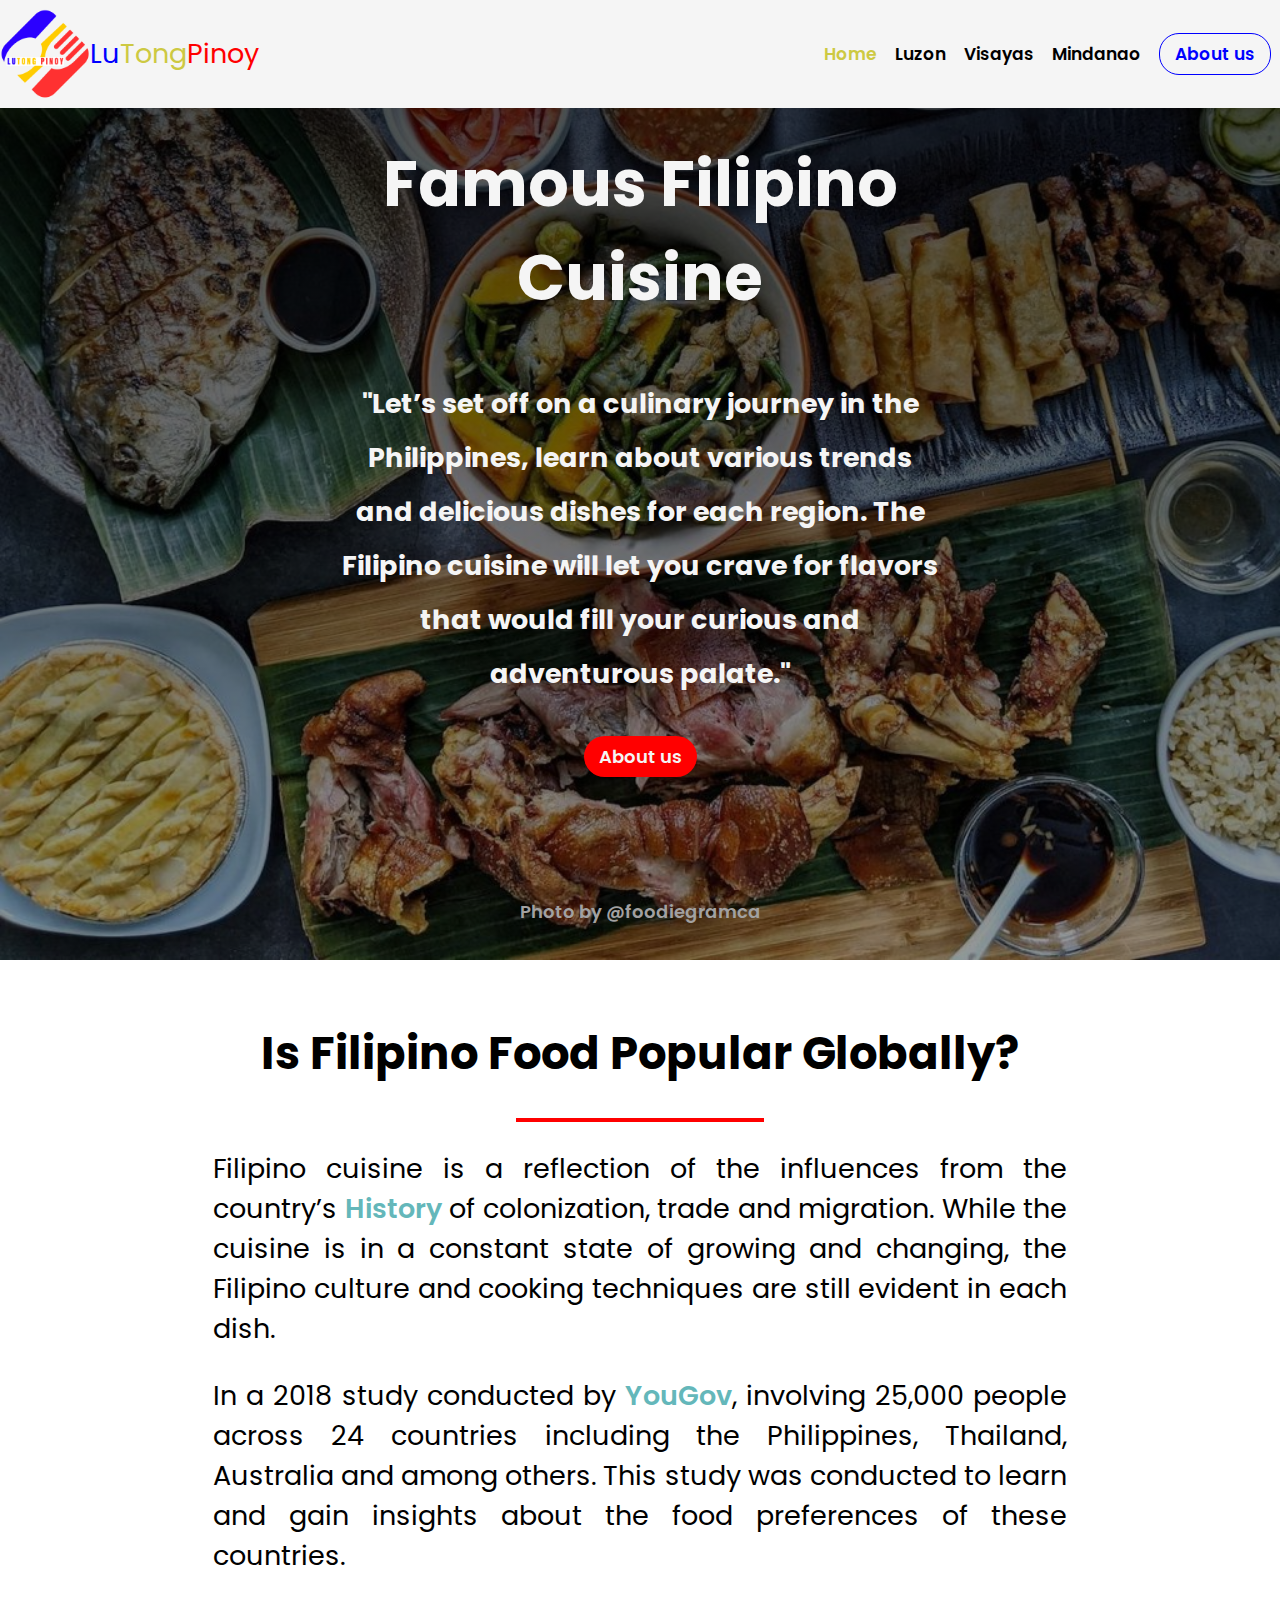
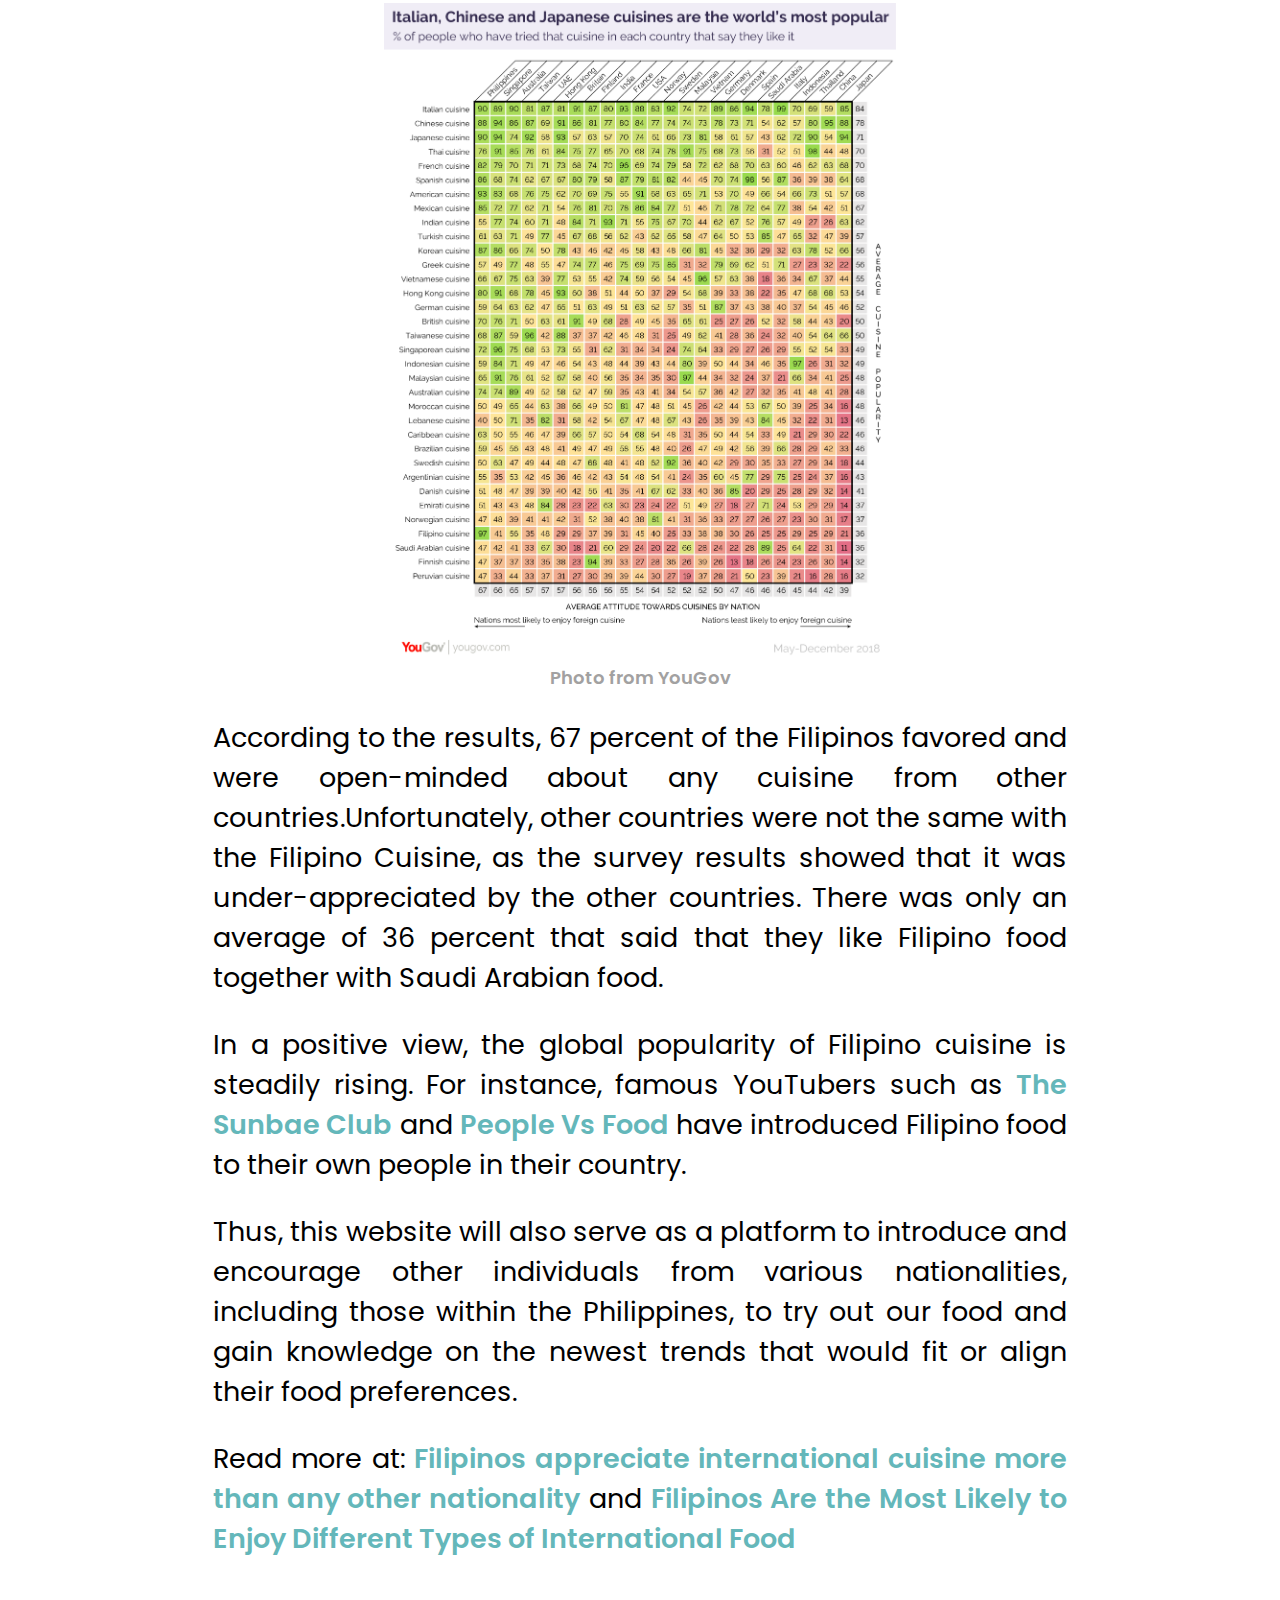
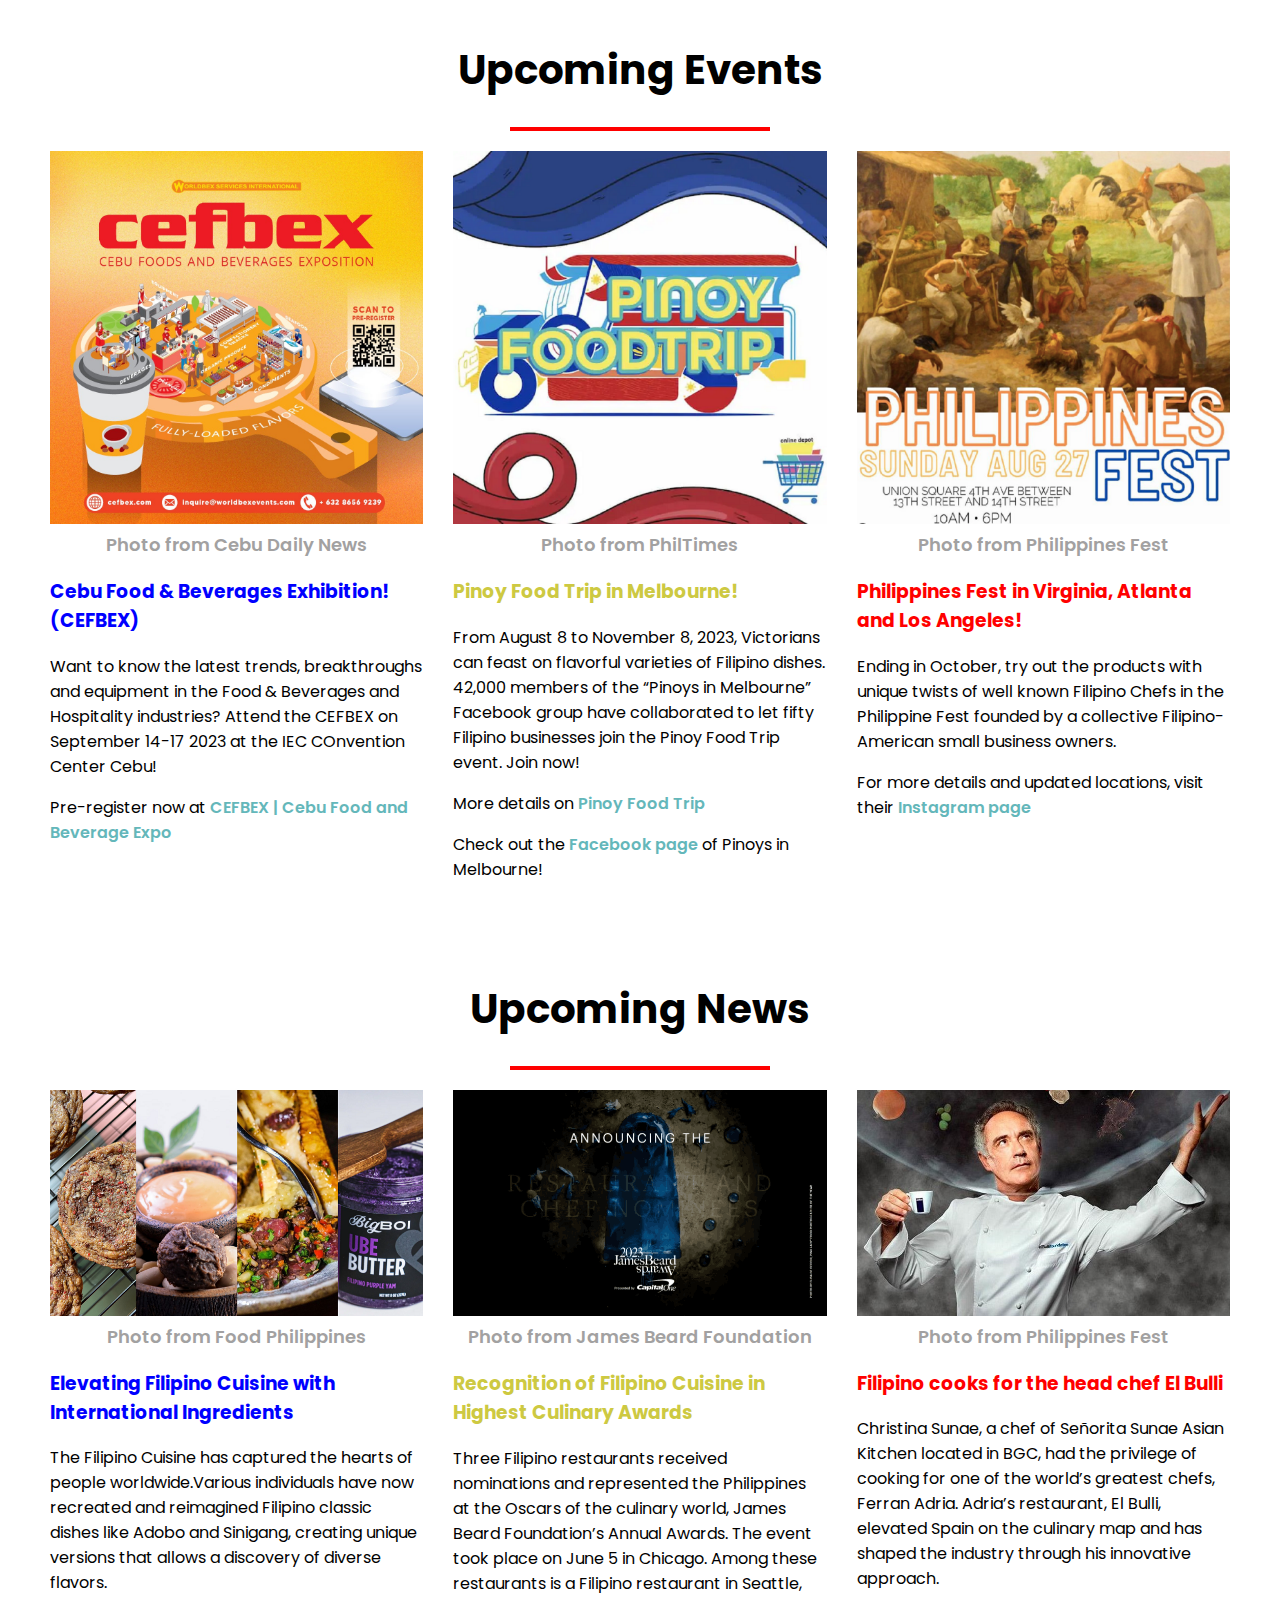
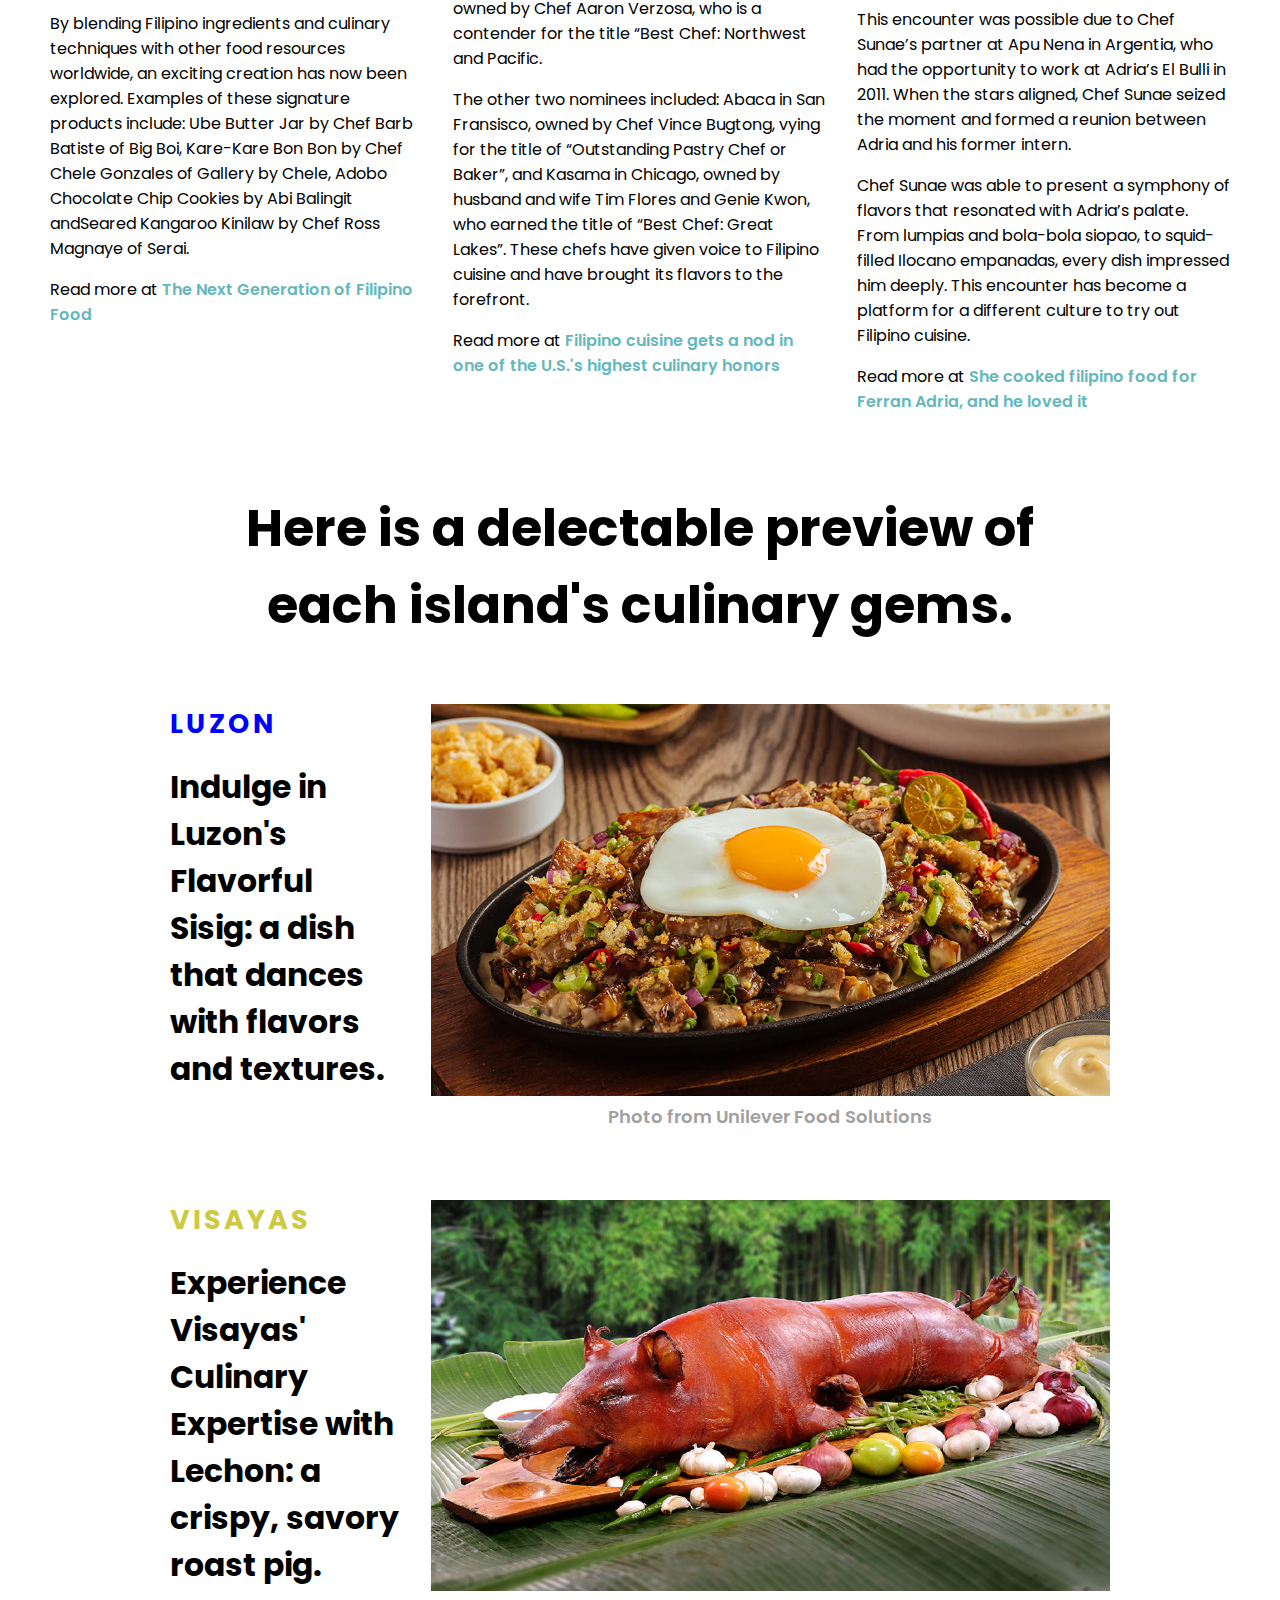
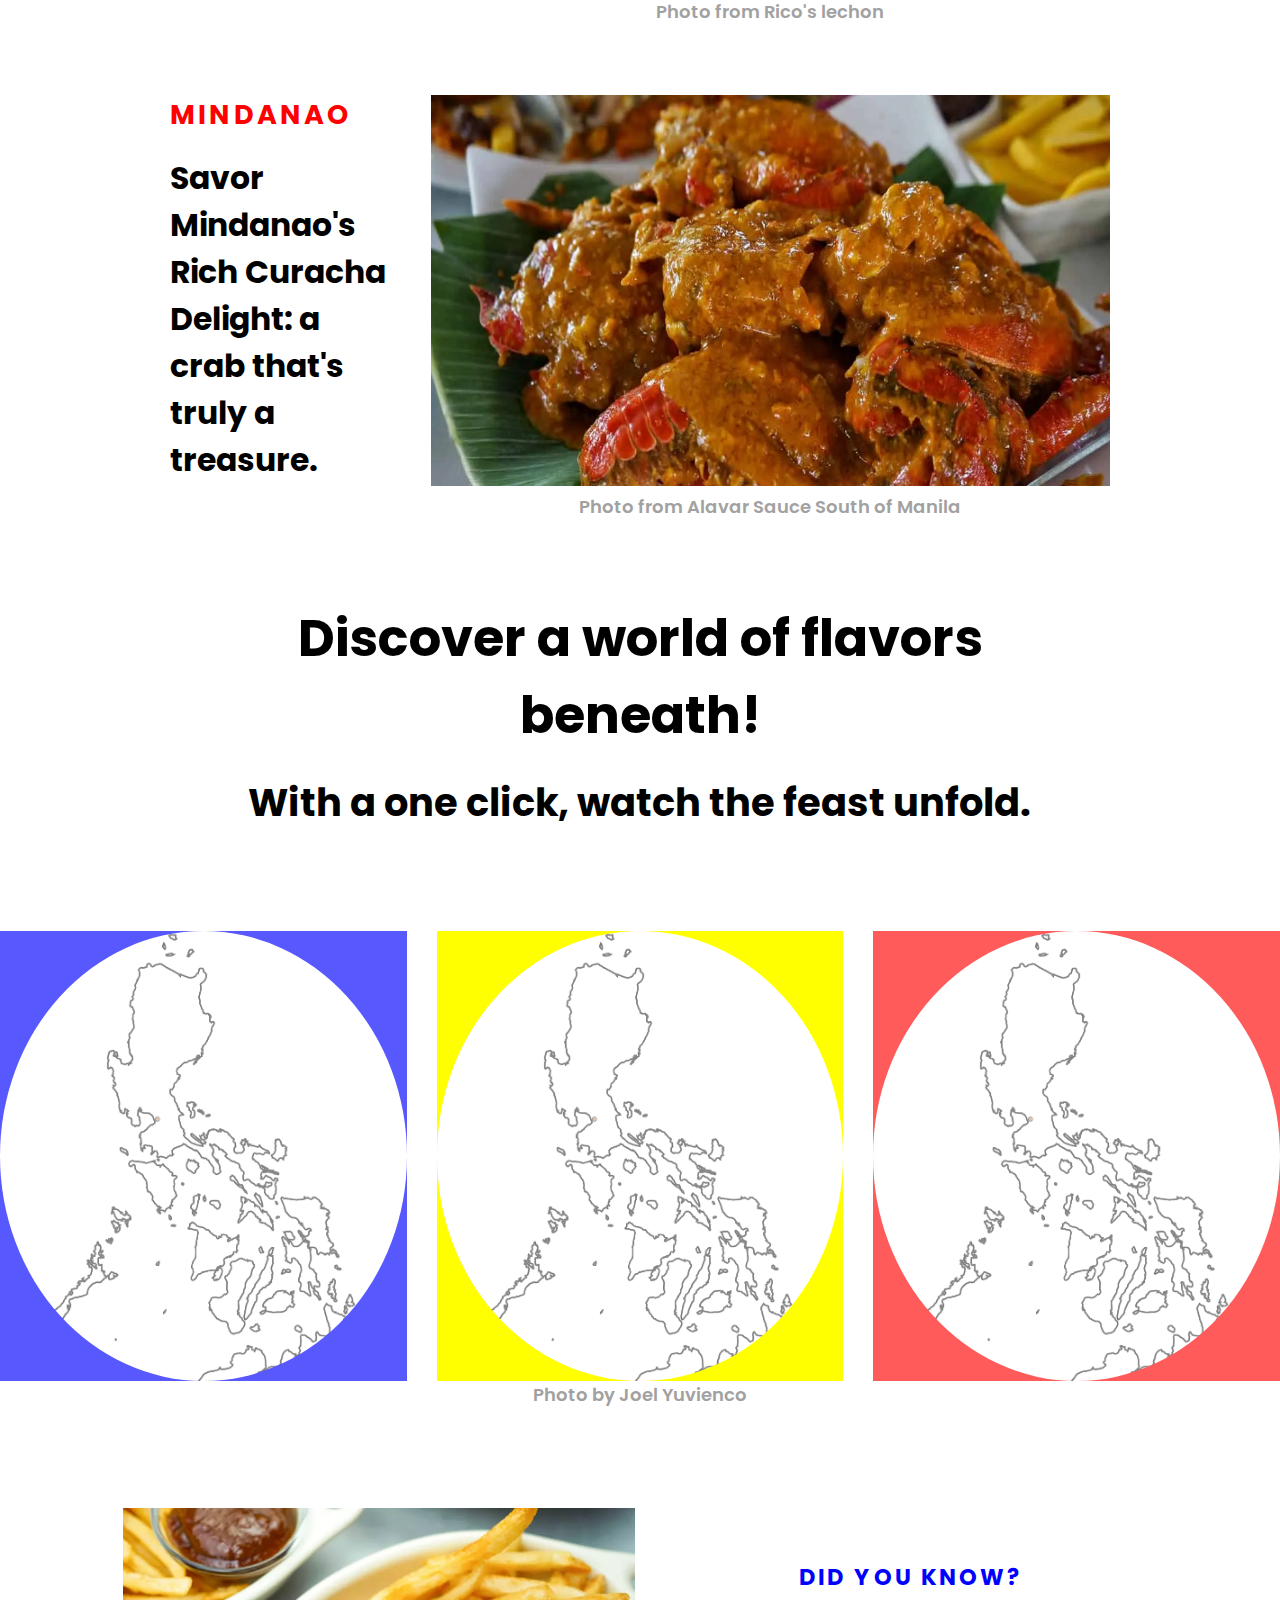
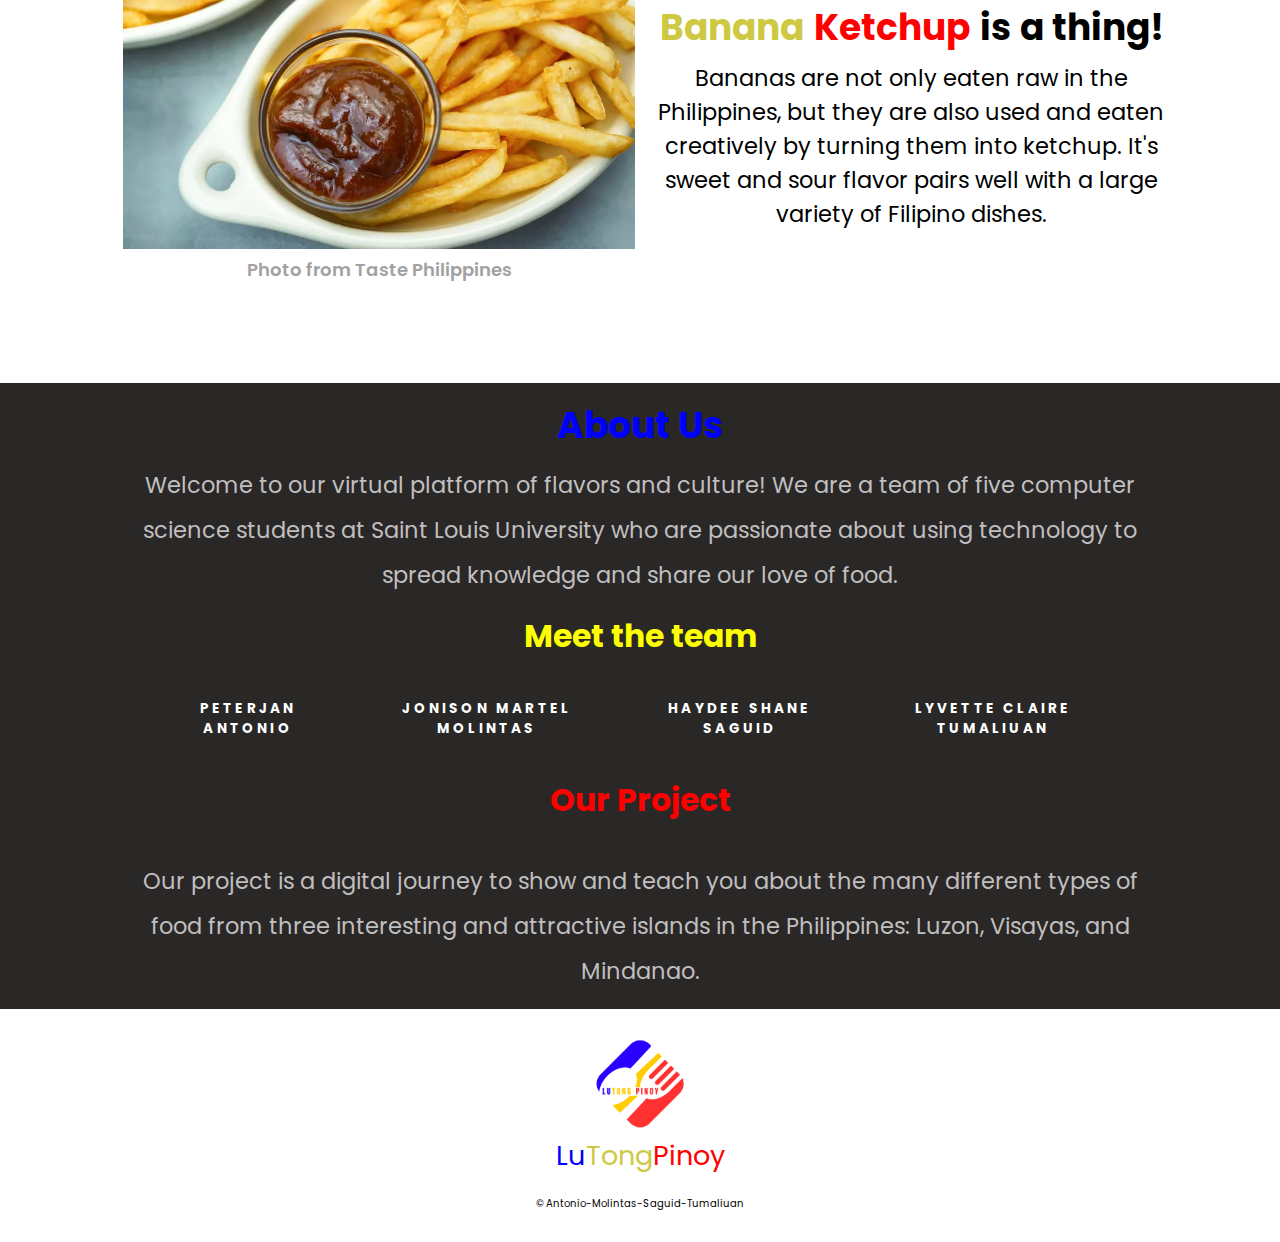
==== commit 8b11445c: "Modified header & designs of Homepage and Luzon" ====
--- a/index.html
+++ b/index.html
@@ -5,6 +5,7 @@
     <meta http-equiv="X-UA-Compatible" content="IE=edge">
     <meta name="viewport" content="width=device-width, initial-scale=1.0">
     <link rel="stylesheet" href="./style/styles.css">
+    <link rel="stylesheet" href="https://cdnjs.cloudflare.com/ajax/libs/font-awesome/5.15.3/css/all.min.css"/>
     <link rel="icon" type="image/png" href="./images/homeimgs/LP.png">
     <title>Homepage</title>
 </head>
@@ -12,21 +13,27 @@
     <div class = "main-container">
         <!-- Navigation-bar -->
         <nav class = "navbar">
-            <div class = "nav-logo">
-                <img class = "nav-logo-img" src = "./images/homeimgs/LP.png" alt = "logo">
-                <ul class = "nav-title">
-                    <li class = "nav-title-1">Lu</li>
-                    <li class = "nav-title-2">Tong</li>
-                    <li class = "nav-title-3">Pinoy</li>
+            <input type="checkbox" id="show-search">
+            <input type="checkbox" id="show-menu">
+            <label for="show-menu" class="menu-icon"><i class="fas fa-bars"></i></label>
+
+            <div class = "nav-content">
+                <div class = "nav-logo">
+                    <img class = "nav-logo-img" src = "./images/homeimgs/LP.png" alt = "logo">
+                    <ul class = "nav-title">
+                        <li class = "nav-title-1">Lu</li>
+                        <li class = "nav-title-2">Tong</li>
+                        <li class = "nav-title-3">Pinoy</li>
+                    </ul>
+                </div>
+                <ul class = "nav-links">
+                    <li><a href = "./index.html" class = "nav-home">Home</a></li>
+                    <li><a href = "./islands/luzon.html">Luzon</a></li>
+                    <li><a href = "./islands/visayas.html">Visayas</a></li>
+                    <li><a href = "./islands/mindanao.html">Mindanao</a></li>
+                    <li class = "nav-li-about-us"><a href="#about-us-section" class = "nav-about-us">About us</a></li>
                 </ul>
             </div>
-            <ul class = "nav-links">
-                <li><a href = "./index.html" class = "nav-home">Home</a></li>
-                <li><a href = "./islands/luzon.html">Luzon</a></li>
-                <li><a href = "./islands/visayas.html">Visayas</a></li>
-                <li><a href = "./islands/mindanao.html">Mindanao</a></li>
-                <li class = "nav-li-about-us"><a href="#about-us-section" class = "nav-about-us">About us</a></li>
-            </ul>
         </nav>
 
         <!-- Header -->
@@ -205,7 +212,7 @@
         <div id = "about-us-section">
             <div class = about-us-container>
                 <div class = "about-us-txt-1">About Us</div>
-                <div class = "about-us-txt-2">Welcome to our virtual realm of flavors and culture! We are a passionate team of five computer science students studying at Saint Louis University, combining our love for technology with our taste for exploration.</div>
+                <div class = "about-us-txt-2">Welcome to our virtual platform of flavors and culture! We are a team of five computer science students at Saint Louis University who are passionate about using technology to spread knowledge and share our love of food.</div>
                 <div class = "about-us-txt-3">Meet the team</div>
                 <div class = "about-us-txt-4">
                     <ul>
@@ -216,7 +223,7 @@
                     </ul>
                 </div>
                 <div class = "about-us-txt-5">Our Project</div>
-                <div class = "about-us-txt-6">Our project is a culinary voyage through the diverse flavors of the Philippines. We've embarked on a digital journey to present and educate you about the rich food traditions from three captivating islands: Luzon, Visayas, and Mindanao.</div>
+                <div class = "about-us-txt-6">Our project is a digital journey to show and teach you about the many different types of food from three interesting and attractive islands in the Philippines: Luzon, Visayas, and Mindanao.</div>
             </div>
         </div>
 
--- a/style/styles.css
+++ b/style/styles.css
@@ -1,7 +1,10 @@
+@import url('https://fonts.googleapis.com/css2?family=Poppins:wght@200;300;400;500;600;700&display=swap');
+
+/* FOR DESKTOP */
 
 /* All */
 body{
-    font-family: "Segoe UI","Helvetica Neue",Arial,"Noto Sans","Apple Color Emoji","Segoe UI Emoji","Segoe UI Symbol","Noto Color Emoji";
+    font-family: 'Poppins', sans-serif;
     transition: 0.3s;
     padding: 0%;
     margin: 0%;
@@ -15,8 +18,8 @@
     text-decoration: none;
     cursor: pointer;
     color: black;
-    font-weight: bold;
-    transition: transform 0.3s ease;
+    font-weight: 600;
+    transition: 0.3s ease;
     transition: color 0.3s;
 }
 
@@ -32,6 +35,22 @@
 }
 
 /* Navigation Bar */
+
+.navbar .menu-icon{
+    cursor: pointer;
+    width: 70px;
+    text-align: center;
+    align-self: center;
+  }
+  
+  .navbar .menu-icon{
+    display: none;
+  }
+  
+  .navbar input[type="checkbox"]{
+    display: none;
+  }
+  
 .navbar{
     position: fixed;
     display: flex;
@@ -41,6 +60,11 @@
     left:0;
     right:0;
     background-color:whitesmoke;   
+}
+
+.nav-content{
+    display: flex;
+    width: 100%;
 }
 
 .nav-logo{
@@ -130,7 +154,7 @@
 
 .header-container h2{
     font-size: 3vmin;
-    padding: 10px 0px 20px;
+    padding: 10px 20px 20px;
     line-height: 2;
 }
 
@@ -696,13 +720,16 @@
 }
 
 
-
+/* FOR MOBILE */
 @media only screen and (max-width: 600px) {
     /* All */
-    body{
-        font-family: "Segoe UI","Helvetica Neue",Arial,"Noto Sans","Apple Color Emoji","Segoe UI Emoji","Segoe UI Symbol","Noto Color Emoji";
-    }
-    
+    .main-container{
+        width: 100%;
+        height: 100%;
+        margin: 0;
+        padding: 0;
+        background-color: rgb(41, 41, 41);
+    }
     /* Navigation Bar */
     .nav-links{
         text-transform: uppercase;
@@ -735,6 +762,52 @@
         border: 1px solid red;
     }
 
+    .navbar {
+    justify-self: center;
+    }
+
+    .nav-logo {
+    justify-content: center;
+    width: 100%;
+    }
+
+    /* Navigation Bar Dropdown*/
+    .navbar .menu-icon{
+    display: block;
+    }
+
+    .navbar #show-menu:checked ~ .menu-icon i::before{
+    content: "\f00d";
+    }
+
+    nav .nav-content .nav-links{
+    display: block;
+    position: fixed;
+    background: whitesmoke;
+    height: 100%;
+    width: 100%;
+    top: 80px;
+    left: -100%;
+    margin-left: 0;
+    max-width: 200px;
+    transition: all 0.3s ease;
+    }
+
+    nav #show-menu:checked ~ .nav-content .nav-links{
+    left: 0%;
+    }
+    .nav-content .nav-links li{
+    margin: 15px 20px;
+    }
+
+    .nav-content .nav-links li a,
+    .nav-content .nav-links li label{
+    line-height: 40px;
+    font-size: 15px;
+    display: block;
+    padding: 8px 18px;
+    cursor: pointer;
+}
     /* Header */
     
     header{
@@ -747,8 +820,24 @@
         display: none;
     }
 
+    .header-container{
+        width: 100%;
+        background: linear-gradient(rgba(255, 255, 255, 0.638), rgba(255, 255, 255, 0.633));
+    }
+
+    .header-container h1{ 
+        font-size: 5vmin;
+        color: rgb(0, 0, 0);
+        margin-top: 20%;
+    }
+
+    .header-container h2{ 
+        font-size: 3vmin;
+        color: rgb(0, 0, 0);
+    }
+
     header a{
-        color: rgb(254, 254, 254);
+        color: rgb(0, 0, 0);
     }
 
     header .header-ref-mobile{
@@ -759,8 +848,29 @@
         text-transform: uppercase;
     }
 
+    .header-container a.intro-button{
+        background-color: rgb(136, 255, 199);
+        color: black;
+        font-size: large;
+    }
+    
+    .header-container a.intro-button:hover{
+        background-color: red;
+    }
+
+
     /* #77D7FD #FDE48D #FE9DBE  */
     /* Article */
+    #article{
+        margin: 0;
+    }
+
+    .article-title, .event-title, .news-title, .preview-txt-section,
+    .map-txt-section{
+         background-color: rgb(136, 255, 199);
+         padding:5%;
+
+    }
 
     #article .article-container{
         width: 100%;
@@ -773,13 +883,26 @@
     .article-container p{
         padding: 5%;
     }
+
+    .article-container p:nth-child(1),  .article-container p:nth-child(5),
+    .article-container p:nth-child(7){
+        margin-right: 20%;
+        
+    }
+
+    .article-container p:nth-child(2),  .article-container p:nth-child(6),
+    .article-container p:nth-child(8){
+        margin-left: 20%;
+    }
+
     .article-container p:nth-child(1), .article-container p:nth-child(6){
-        background-color: #77D7FD; 
+        background-color: #99eafed4; 
         border-radius: 20px;
+        
     }
 
     .article-container p:nth-child(2), .article-container p:nth-child(7){
-        background-color: #FDE48D;
+        background-color: #fbe9a8dc;
         border-radius: 20px;
     }
 
@@ -793,6 +916,11 @@
     }
     
     /* Upcoming events */
+    #upcoming-events{
+        margin: 0;
+        padding: 0;
+        width: 100%;
+    }
     #upcoming-events a{
         color: rgb(214, 38, 82);
     }
@@ -807,7 +935,7 @@
     }
 
     .event-columns .event{
-        padding: 10%;
+        padding: 10% 0 10%;
     }
 
     .event-columns .event h3{
@@ -815,12 +943,20 @@
         text-transform: capitalize;
     }
     
-    .event img{
-        border-radius: 20px;
-    }
+
+    .event-1-img-container{
+        margin: 20px;
+    }
+
+    .event-columns div img{
+        width:70%;
+        border-radius: 50%;
+        margin: 0 auto;
+        display: block;
+    }
+
     .event-1-txt-container{
         background-color: #77D7FD;
-        border-radius: 20px;
         padding: 5%;
     }
 
@@ -836,9 +972,14 @@
         padding: 5%;
     }
 
-
    
     /* Latest news */
+
+    #latest{
+        margin: 0;
+        padding: 0;
+        width: 100%;
+    }
 
     #latest-news a{
         color: rgb(214, 38, 82);
@@ -853,6 +994,11 @@
         margin: 0;
     }
 
+    .news{
+        padding: 0;
+        margin: 0;
+    }
+
     .news-columns .news{
         padding: 10%;
     }
@@ -861,10 +1007,14 @@
         color: black;
         text-transform: capitalize;
     }
-    
-    .news img{
-        border-radius: 20px;
-    }
+
+    .news-columns div img{
+        width:90%;
+        border-radius: 50%;
+        margin: 0 auto;
+        display: block;
+    }
+
     .news-1-txt-container{
         background-color: #77D7FD;
         border-radius: 20px;
@@ -883,7 +1033,40 @@
         padding: 5%;
     }
 
-
+    /* Preview-of-Food */
+    .preview-section a, .about-us-txt-4 li{
+        color: black;
+    }
+    .preview-1-desc, .preview-2-desc, .preview-3-desc{
+        color: white;
+    }
+
+    .preview-1-title, .fun-fact-txt-1{
+        color: #77D7FD;
+    }
+
+    .preview-2-title, .banana{
+        color: #FDE48D;
+    }
+
+    .preview-3-title, .ketchup{
+        color: #FE9DBE;
+    }
+
+    .preview-1-img-container{
+        padding: 3%;
+        background-color: #77D7FD;
+    }
+
+    .preview-2-img-container{
+        padding: 3%;
+        background-color: #FDE48D;
+    }
+
+    .preview-3-img-container{
+        padding: 3%;
+        background-color: #FE9DBE;
+    }
     /* Map:Luzon-Visayas-Mindanao */
 
     .map-section{
@@ -897,5 +1080,30 @@
         width: 100%;
     }
 
+    .p-img-container1{
+        background-color: #77D7FD;
+    }
     
+    .p-img-container2{
+        background-color: #FDE48D;
+    }
+    
+    .p-img-container3{
+        background-color: #FE9DBE;
+    }
+
+    /* Fun facts */
+    .banana-ketchup{
+        background-color: rgb(136, 255, 199);
+        padding: 3%;
+    }
+
+    .fun-fact-txt-container{
+        color: white;
+    }
+
+    /* Footer */
+    footer, .about-us-txt-4 li{
+        background-color: white;
+    }
 }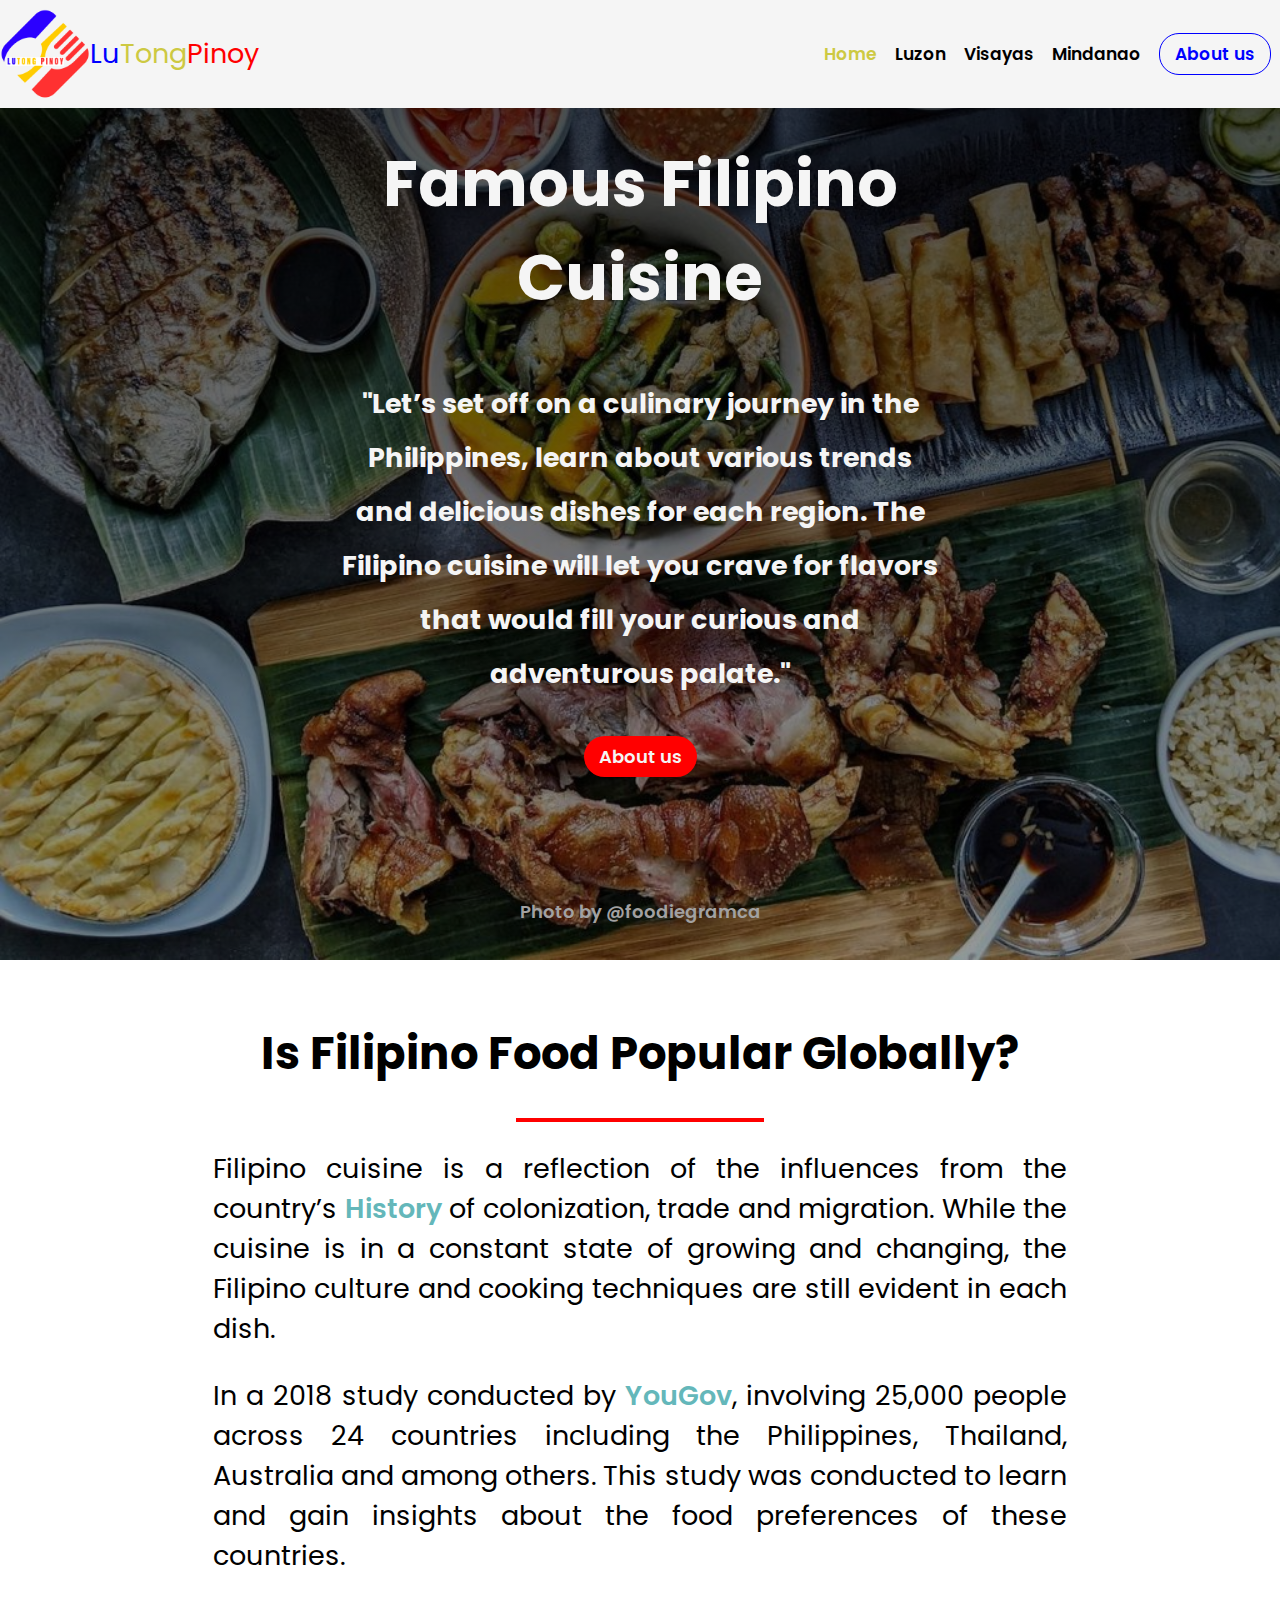
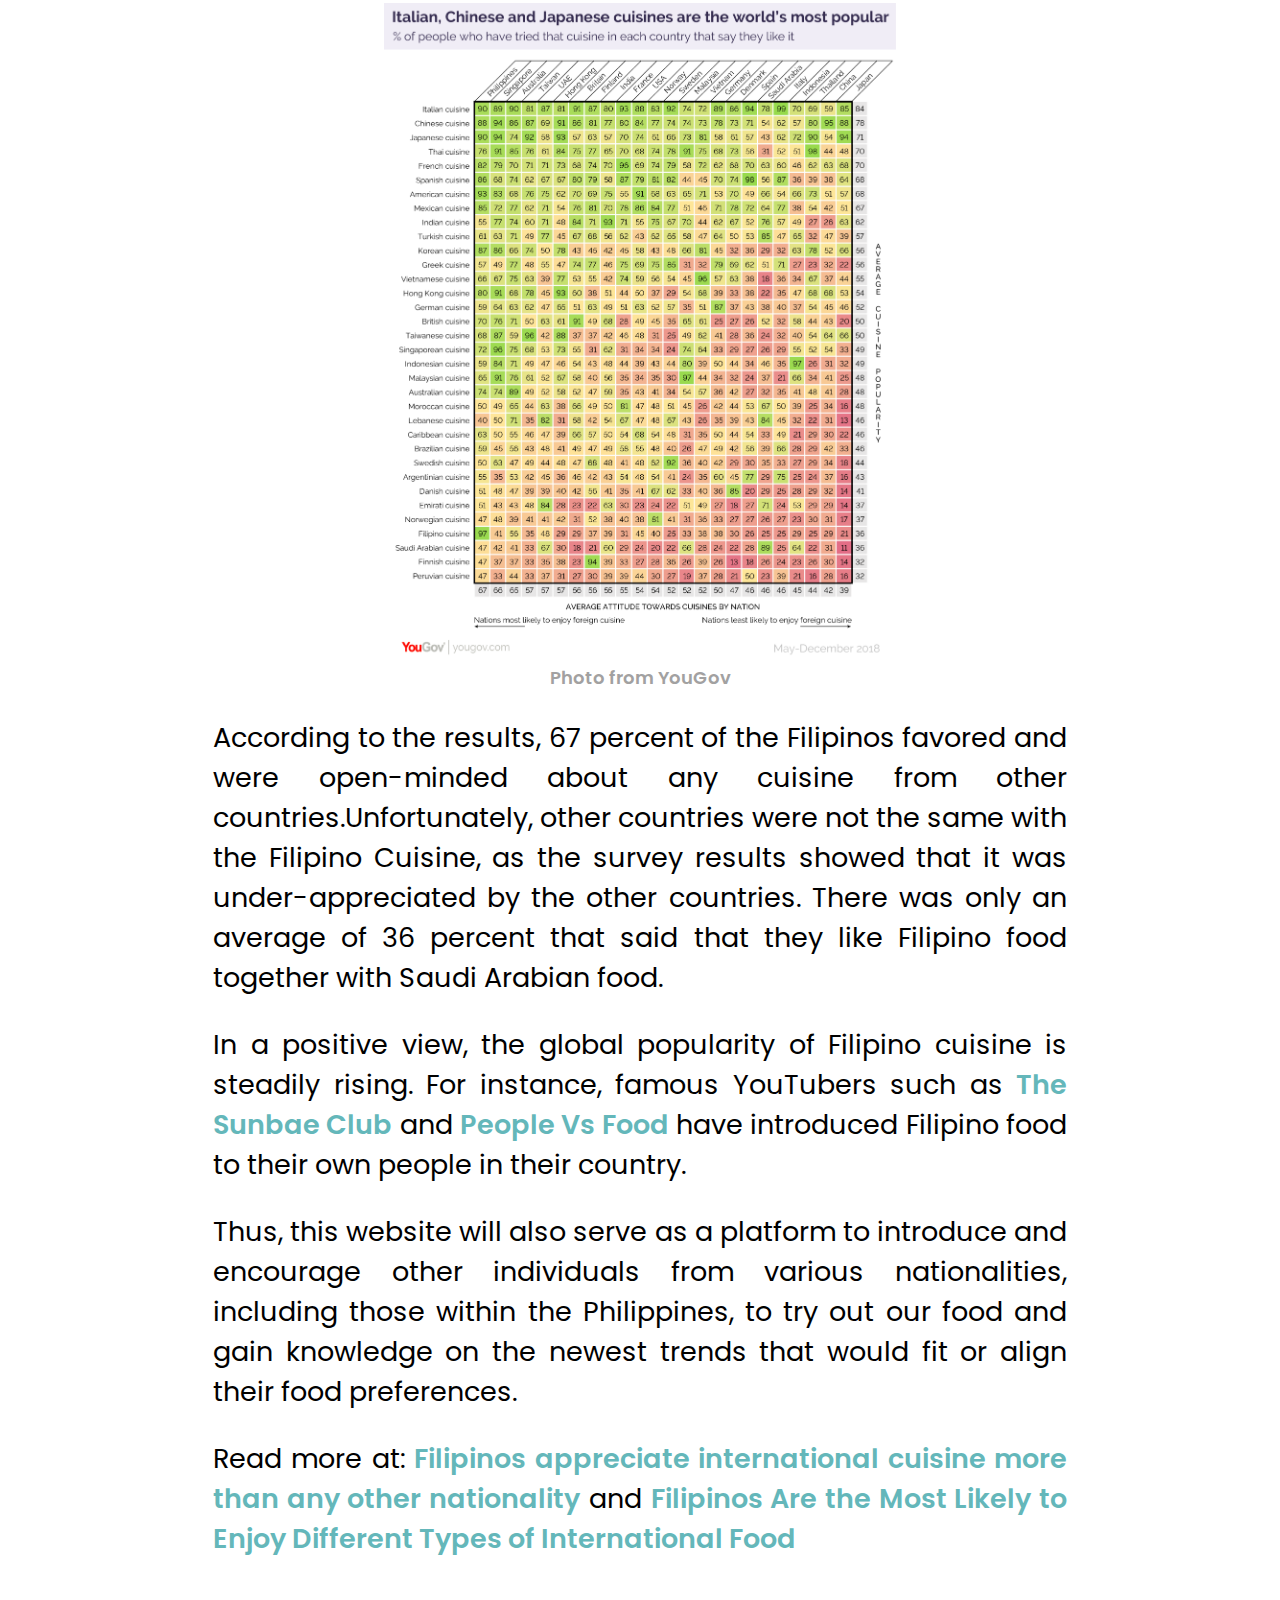
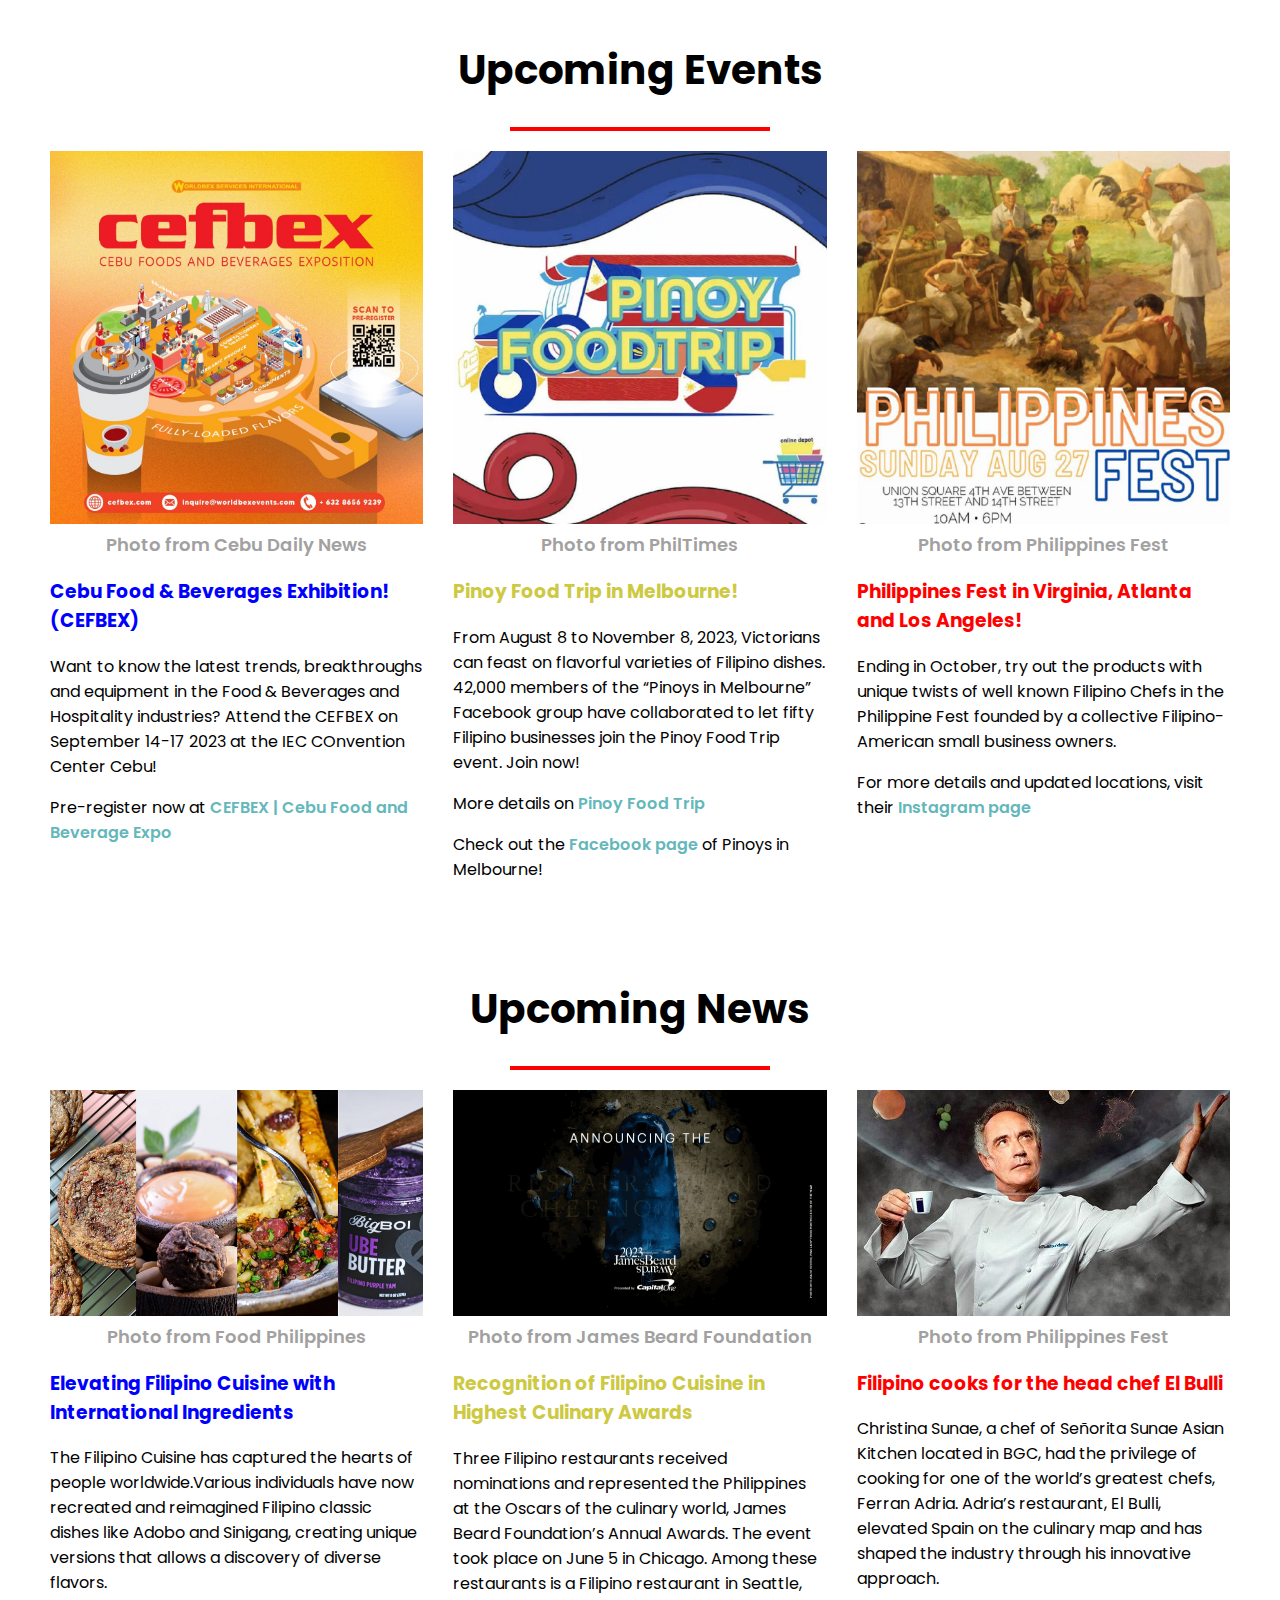
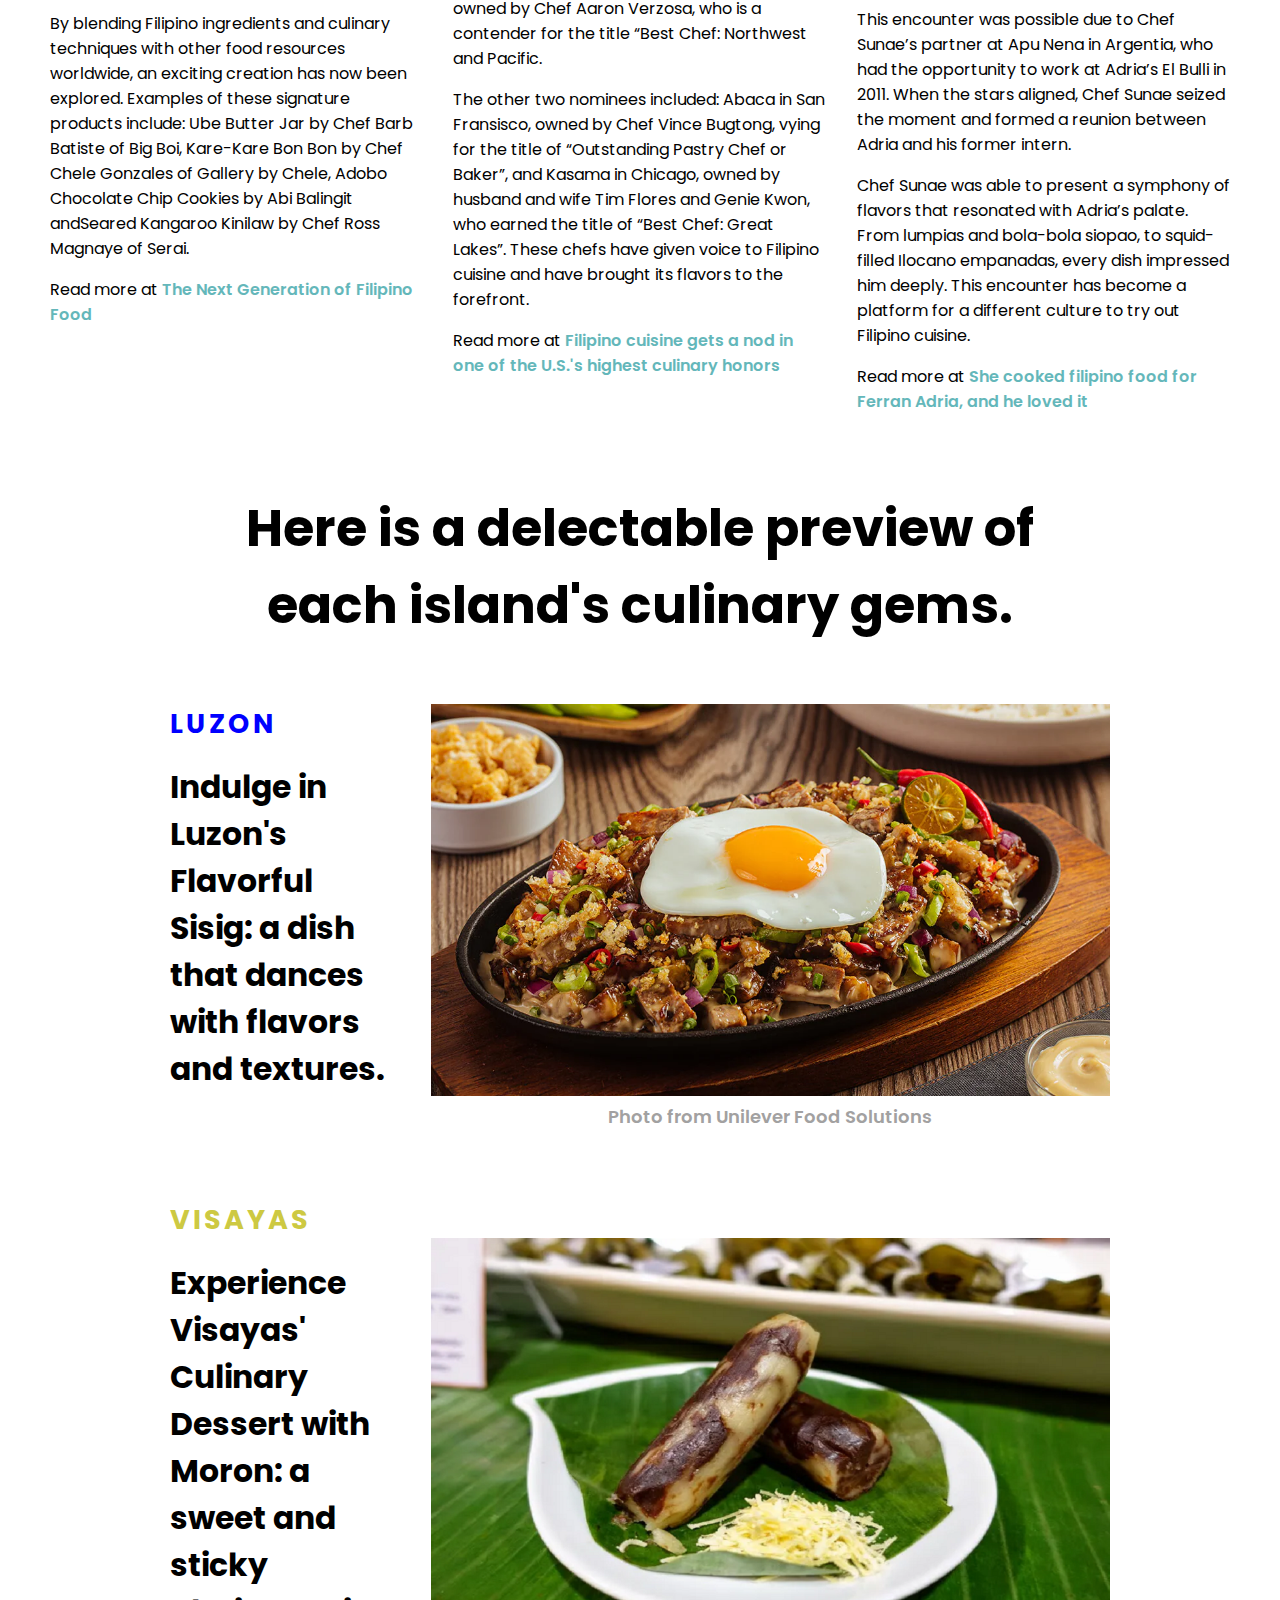
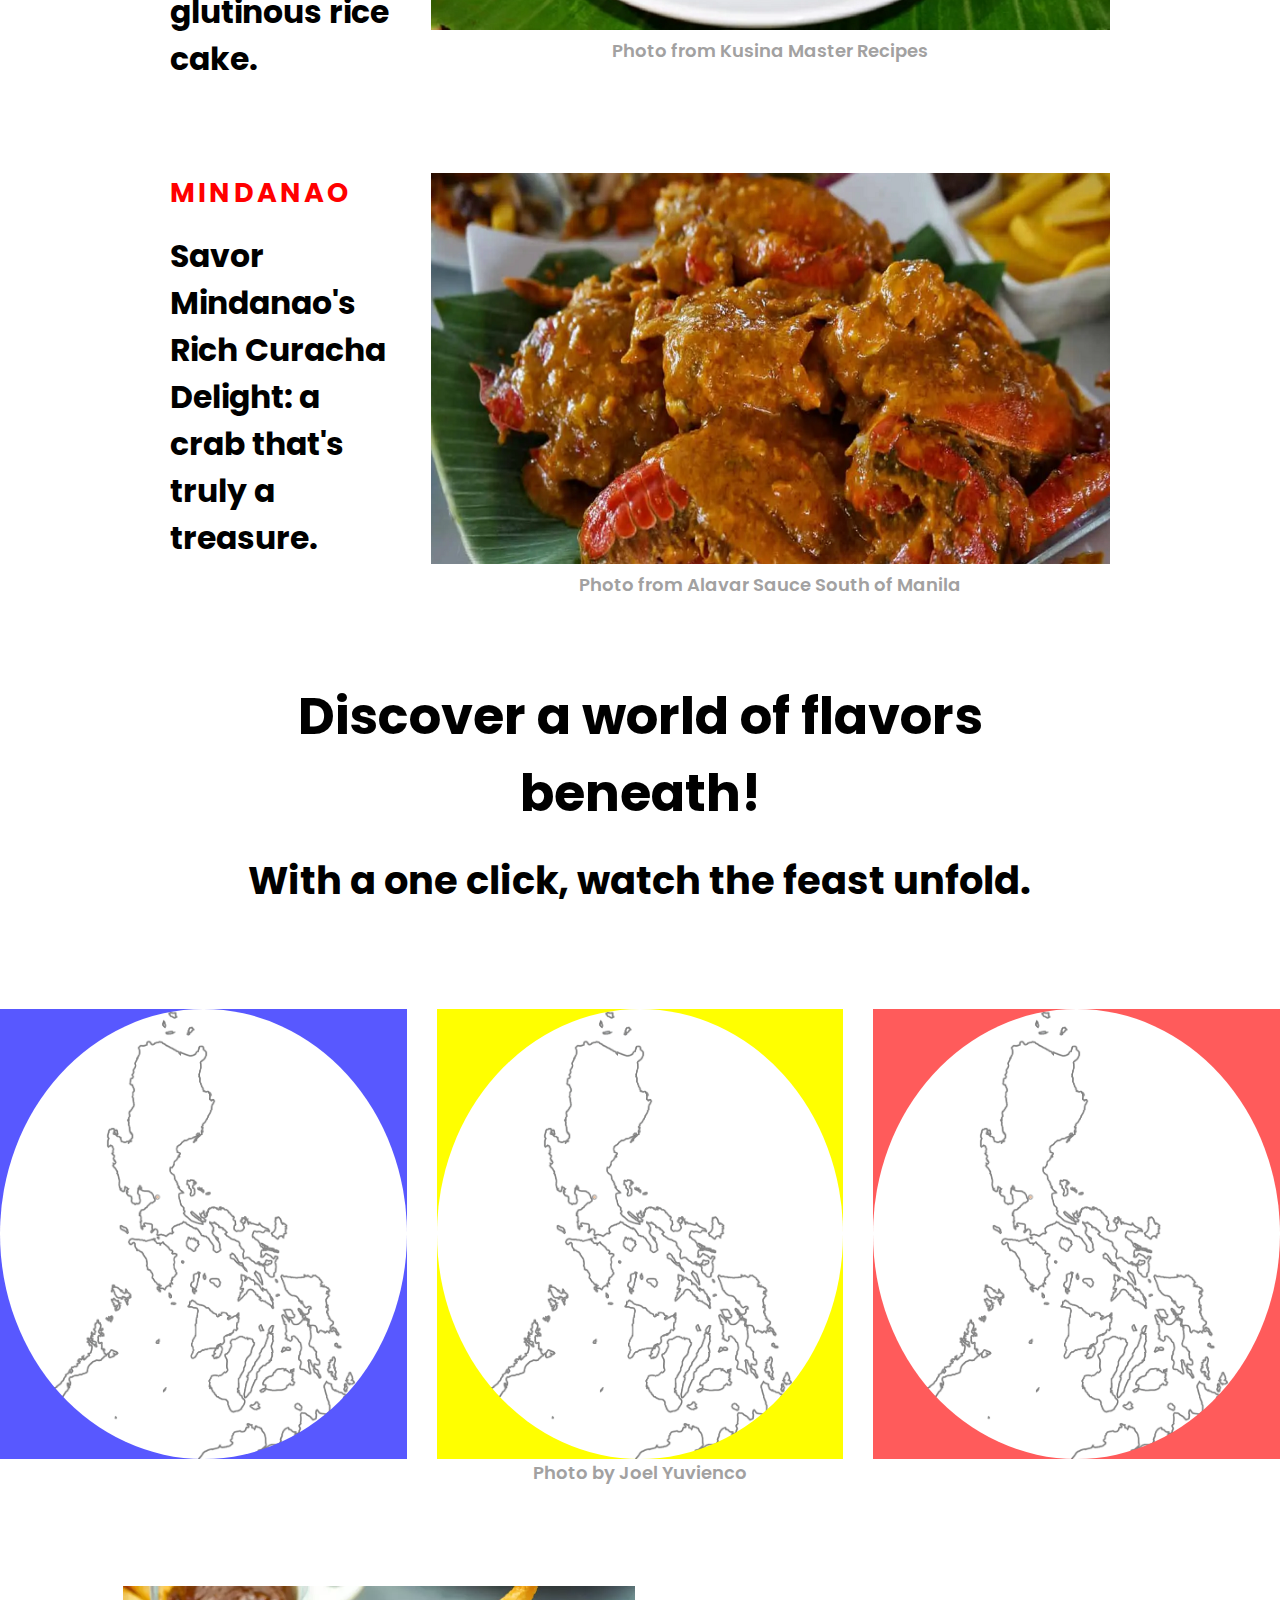
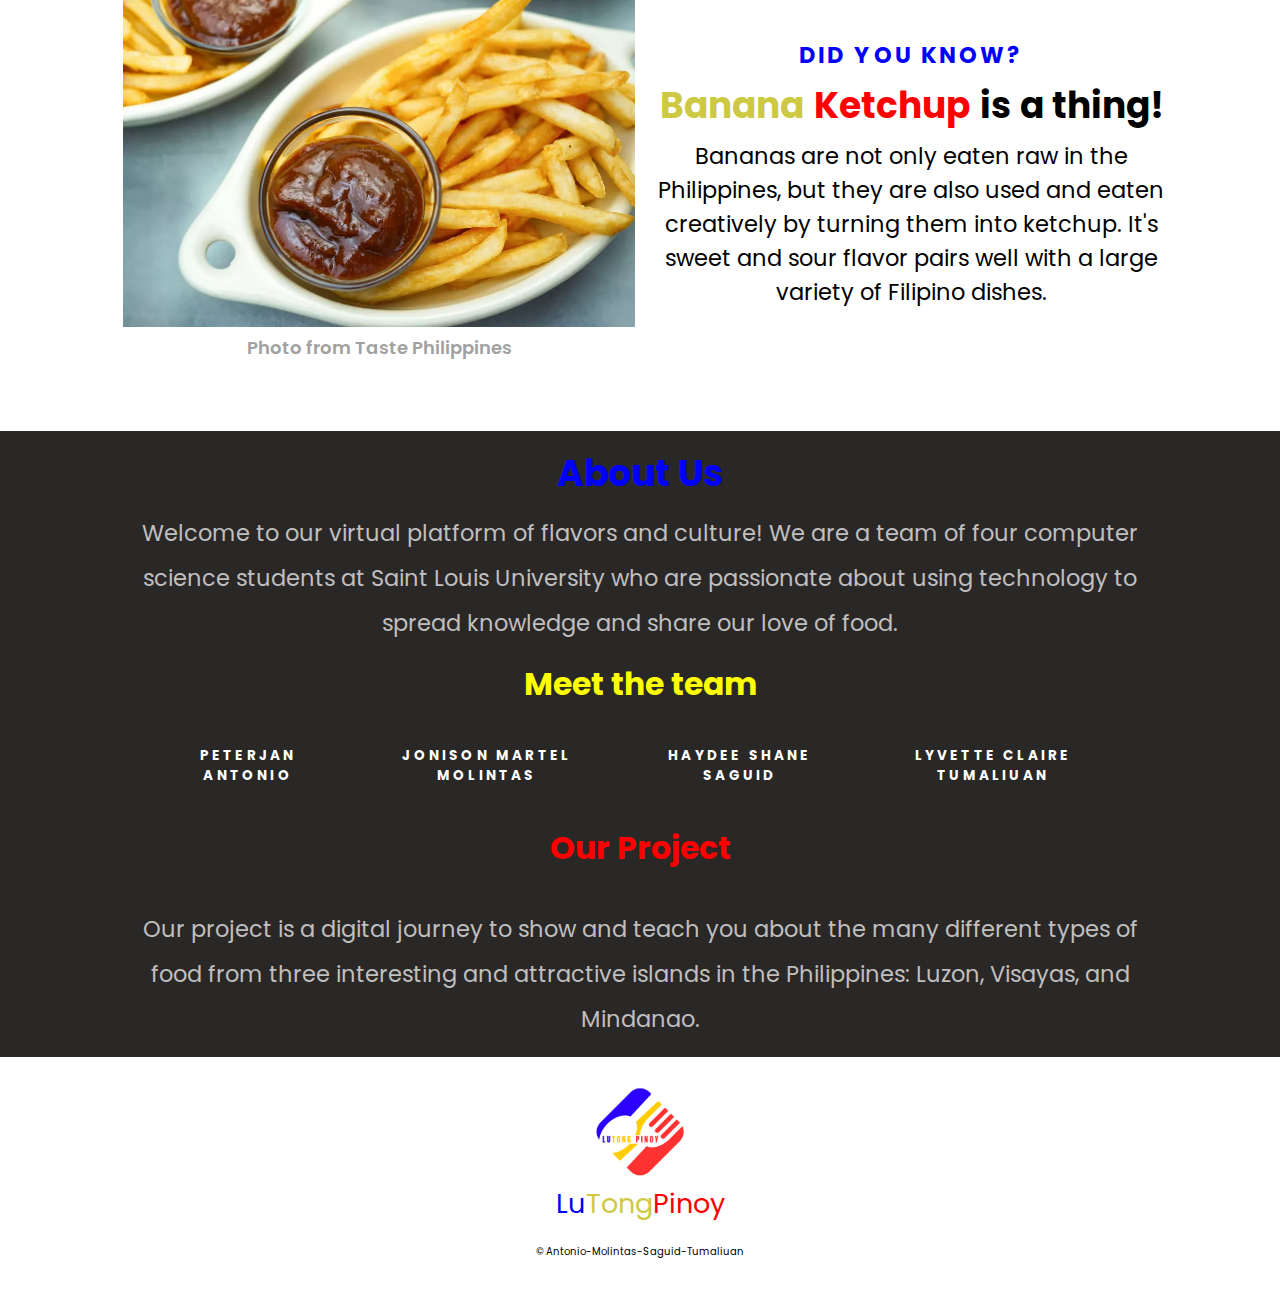
==== commit da25eacf: "Modified header of Visayas and other designs" ====
--- a/index.html
+++ b/index.html
@@ -156,11 +156,11 @@
             <div class = "preview-2"> 
                 <div class = "preview-2-txt-container">
                     <div class = "preview-2-title">Visayas</div>
-                    <div class = "preview-2-desc">Experience Visayas' Culinary Expertise with Lechon: a crispy, savory roast pig.</div>
+                    <div class = "preview-2-desc">Experience Visayas' Culinary Dessert with Moron: a sweet and sticky glutinous rice cake.</div>
                 </div>
                 <div class = "preview-2-img-container">
-                    <img class = "lechon" src = "./images/homeimgs/lechon.png" alt = "Lechon">
-                    <div class = "header-ref"><a class = "reference" href="https://ricoslechon.com/">Photo from Rico's lechon</a></div>
+                    <img class = "moron" src = "./images/homeimgs/moron.png" alt = "Moron">
+                    <div class = "header-ref"><a class = "reference" href="https://www.kusinamasterrecipes.com/suman-moron-chocolate-moron-recipe/">Photo from Kusina Master Recipes</a></div>
                 </div>
             </div>
             <div class = "preview-3">
@@ -212,7 +212,7 @@
         <div id = "about-us-section">
             <div class = about-us-container>
                 <div class = "about-us-txt-1">About Us</div>
-                <div class = "about-us-txt-2">Welcome to our virtual platform of flavors and culture! We are a team of five computer science students at Saint Louis University who are passionate about using technology to spread knowledge and share our love of food.</div>
+                <div class = "about-us-txt-2">Welcome to our virtual platform of flavors and culture! We are a team of four computer science students at Saint Louis University who are passionate about using technology to spread knowledge and share our love of food.</div>
                 <div class = "about-us-txt-3">Meet the team</div>
                 <div class = "about-us-txt-4">
                     <ul>
--- a/style/styles.css
+++ b/style/styles.css
@@ -436,7 +436,7 @@
     align-self:center;
 }
 
-.sisig, .lechon, .curacha{
+.sisig, .moron, .curacha{
     height:auto;
     width:100%;
     min-width: 70px;
@@ -610,7 +610,7 @@
     background-color: rgb(42,39,39);
     height: 100%;
     width: 100%;
-    margin-top: 100px;
+    margin-top: 70px;
 }
 
 .about-us-container{
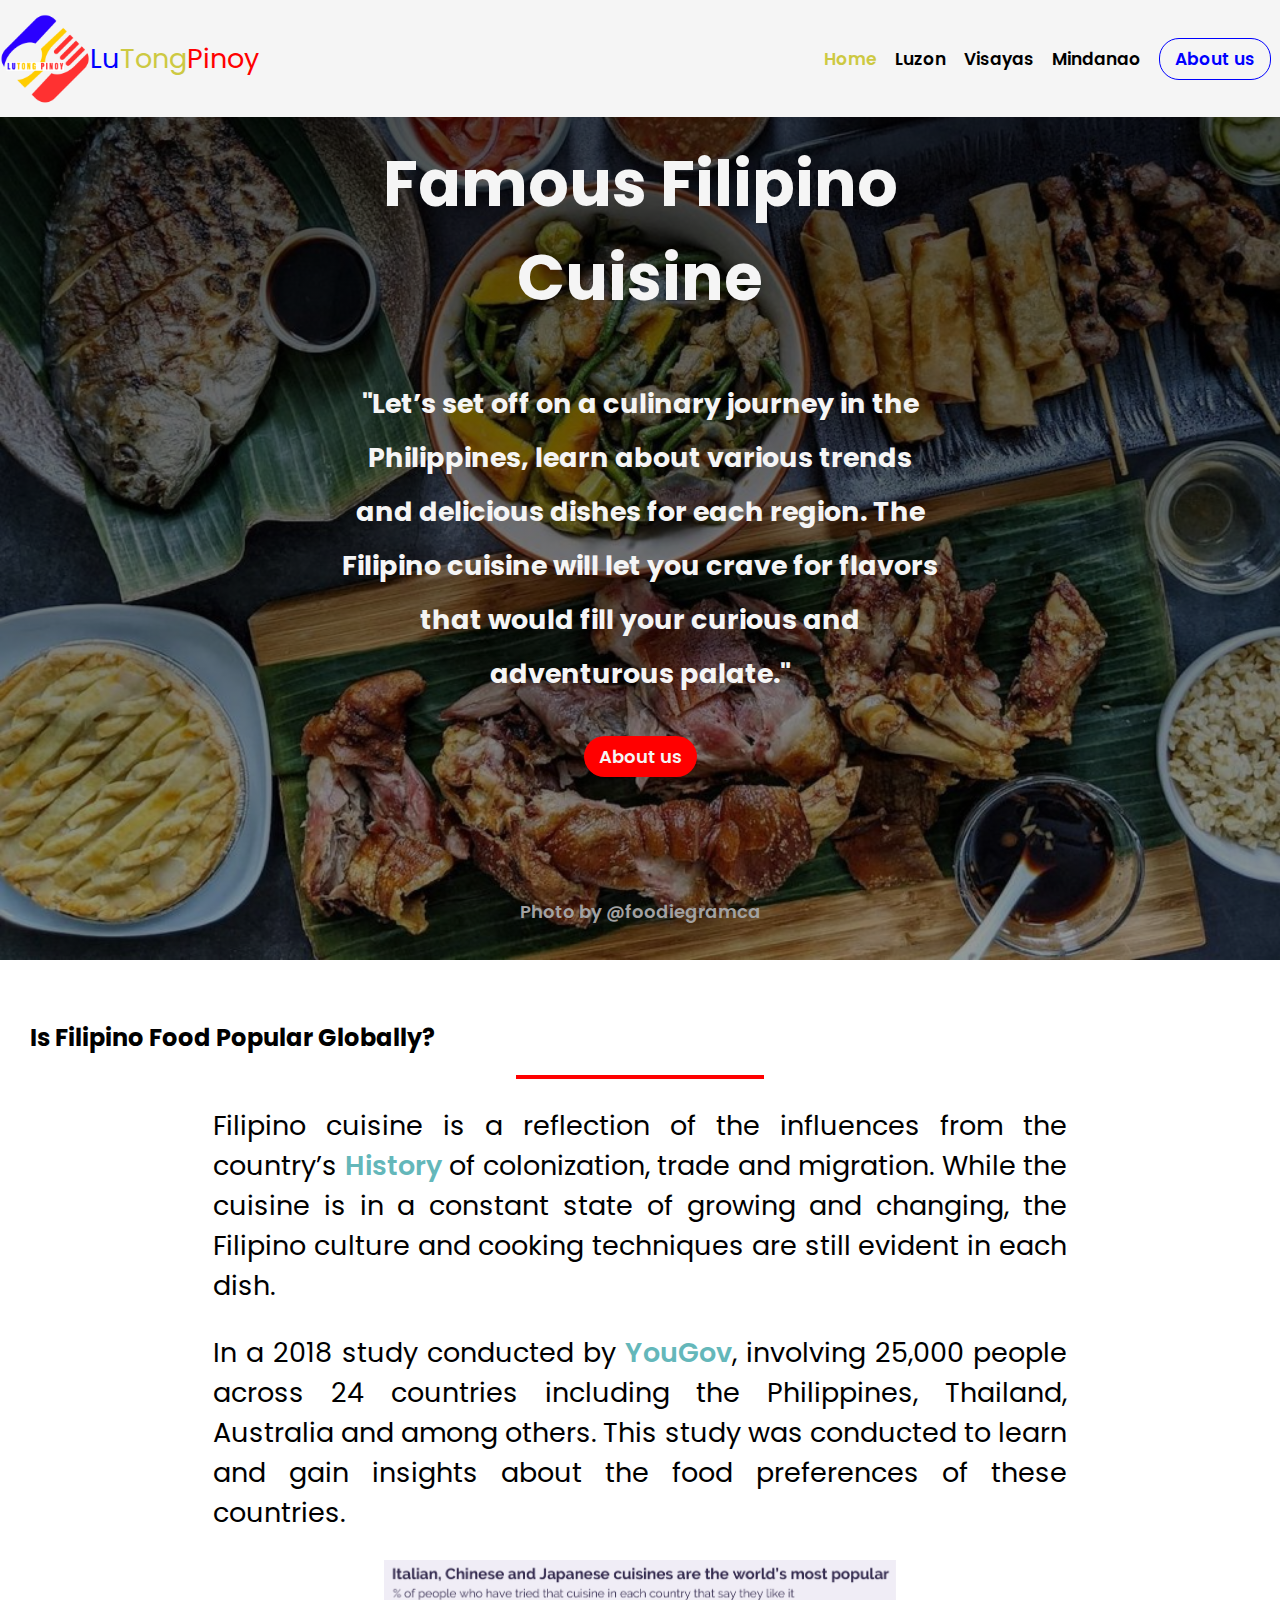
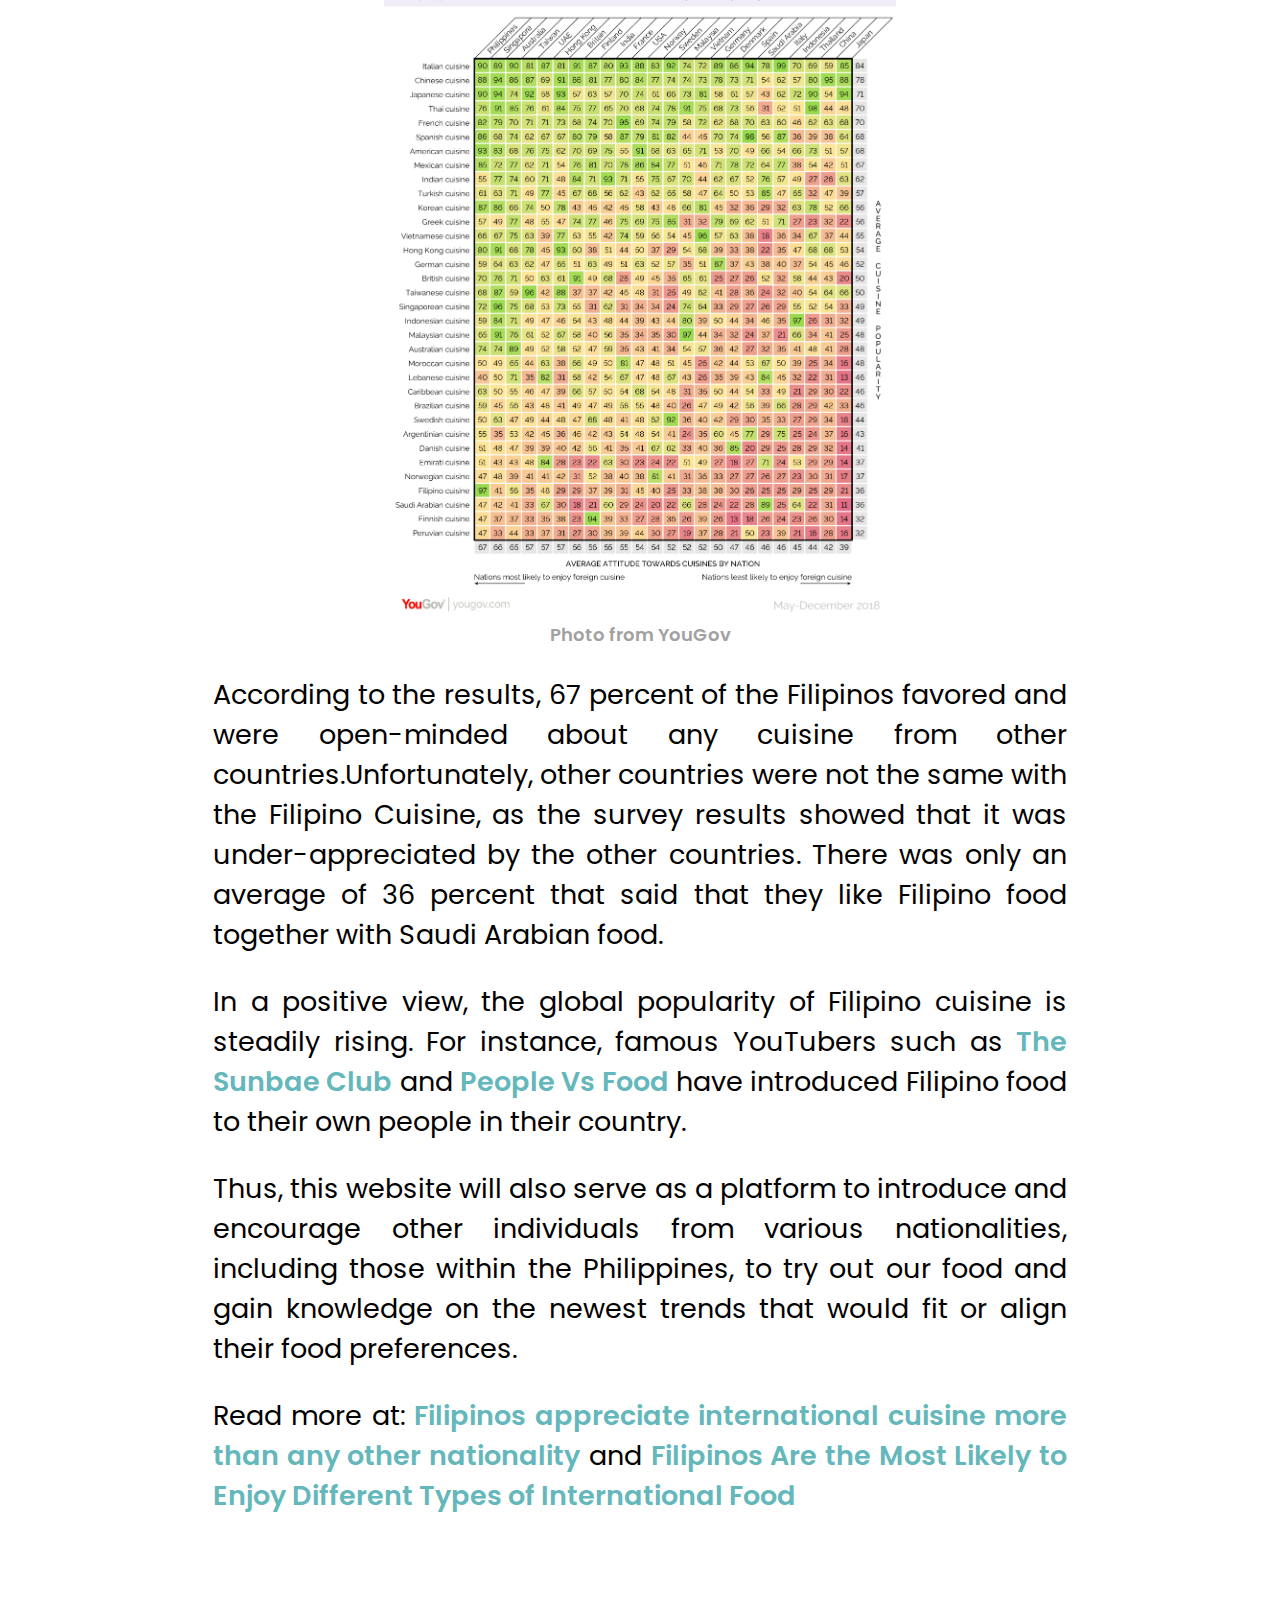
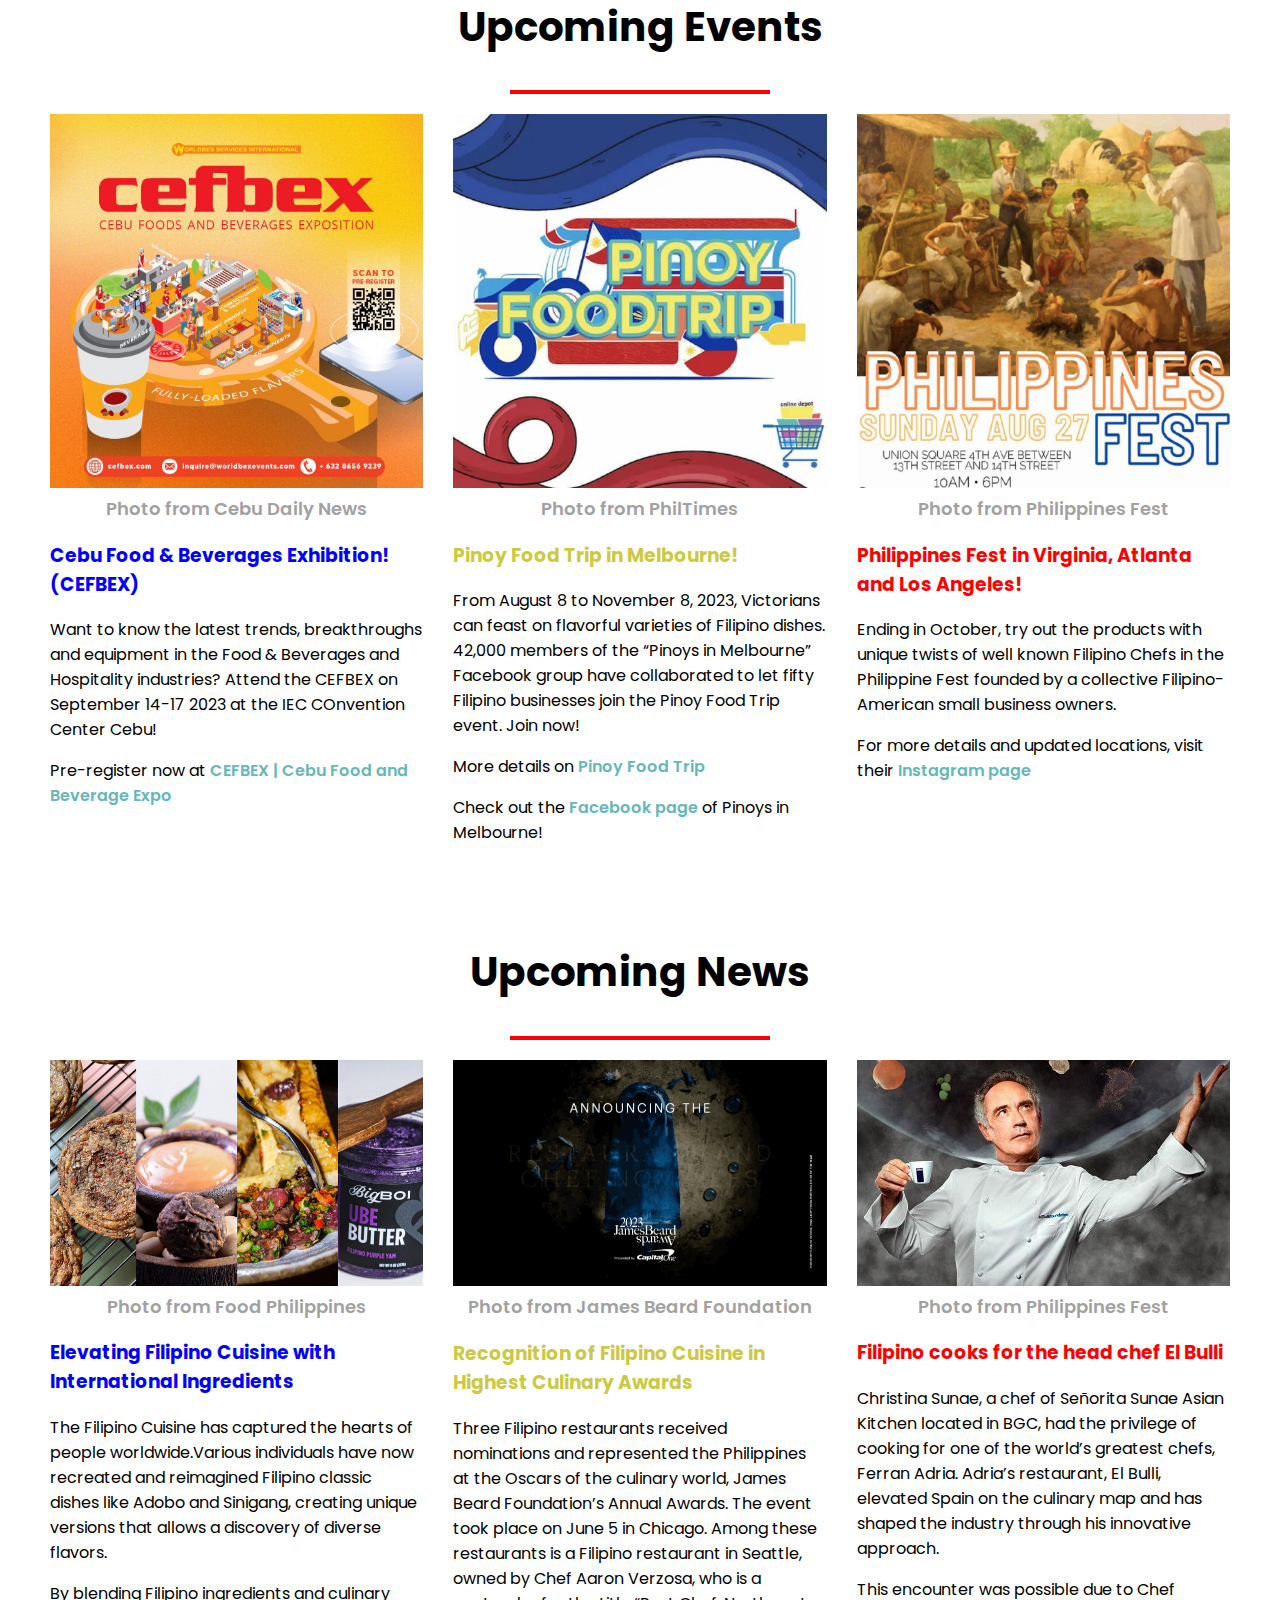
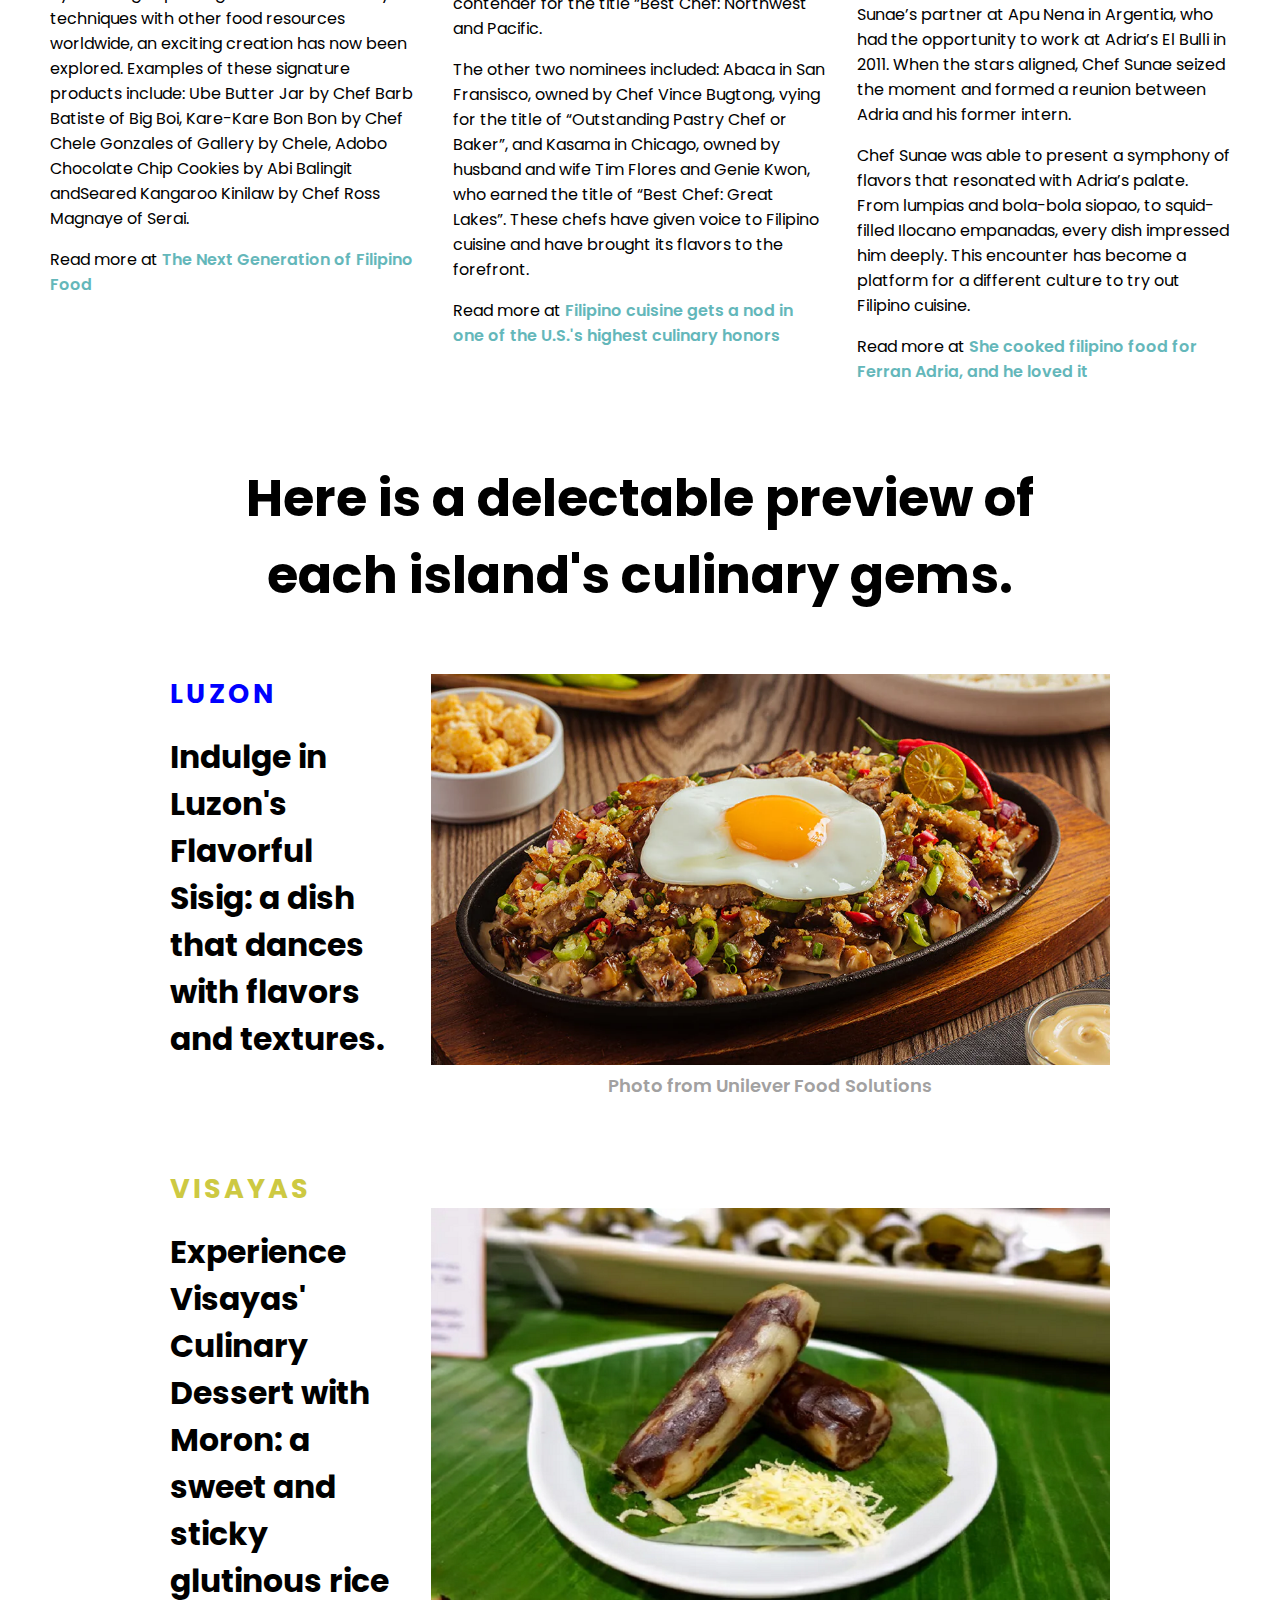
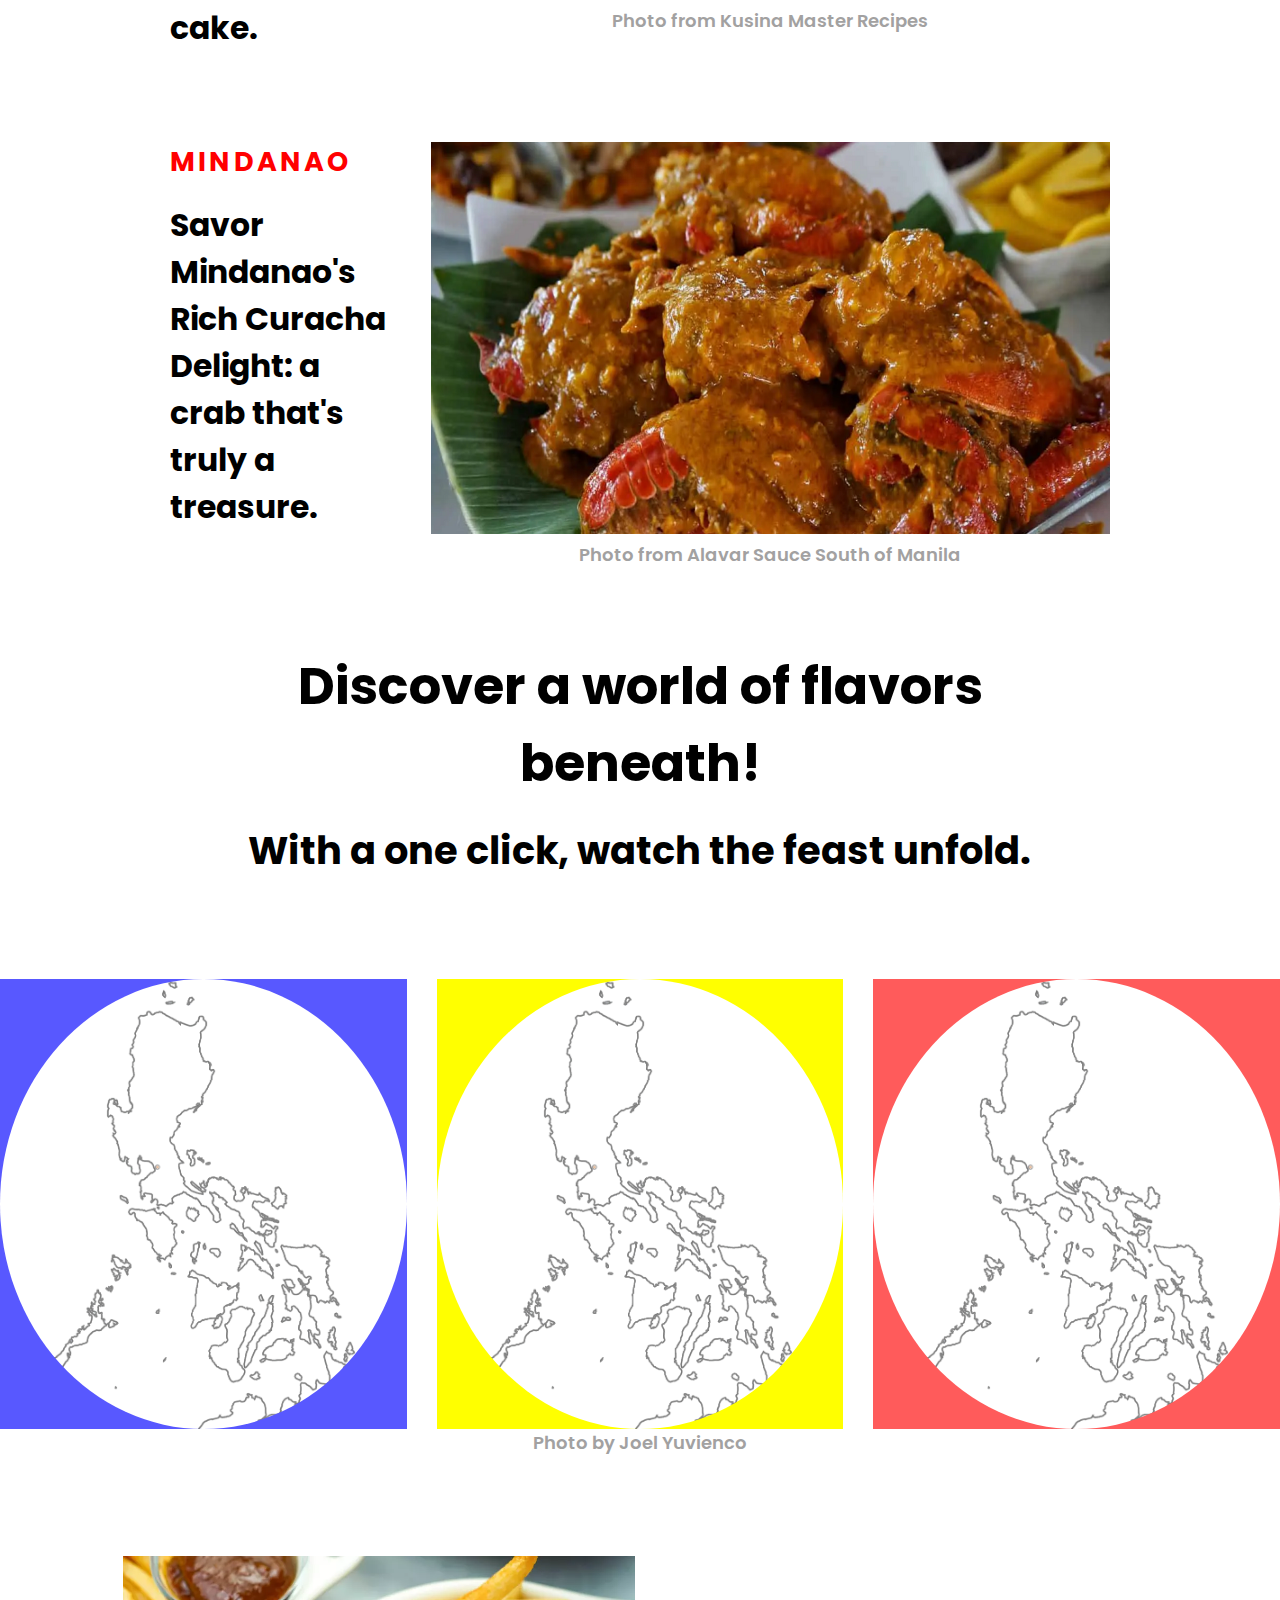
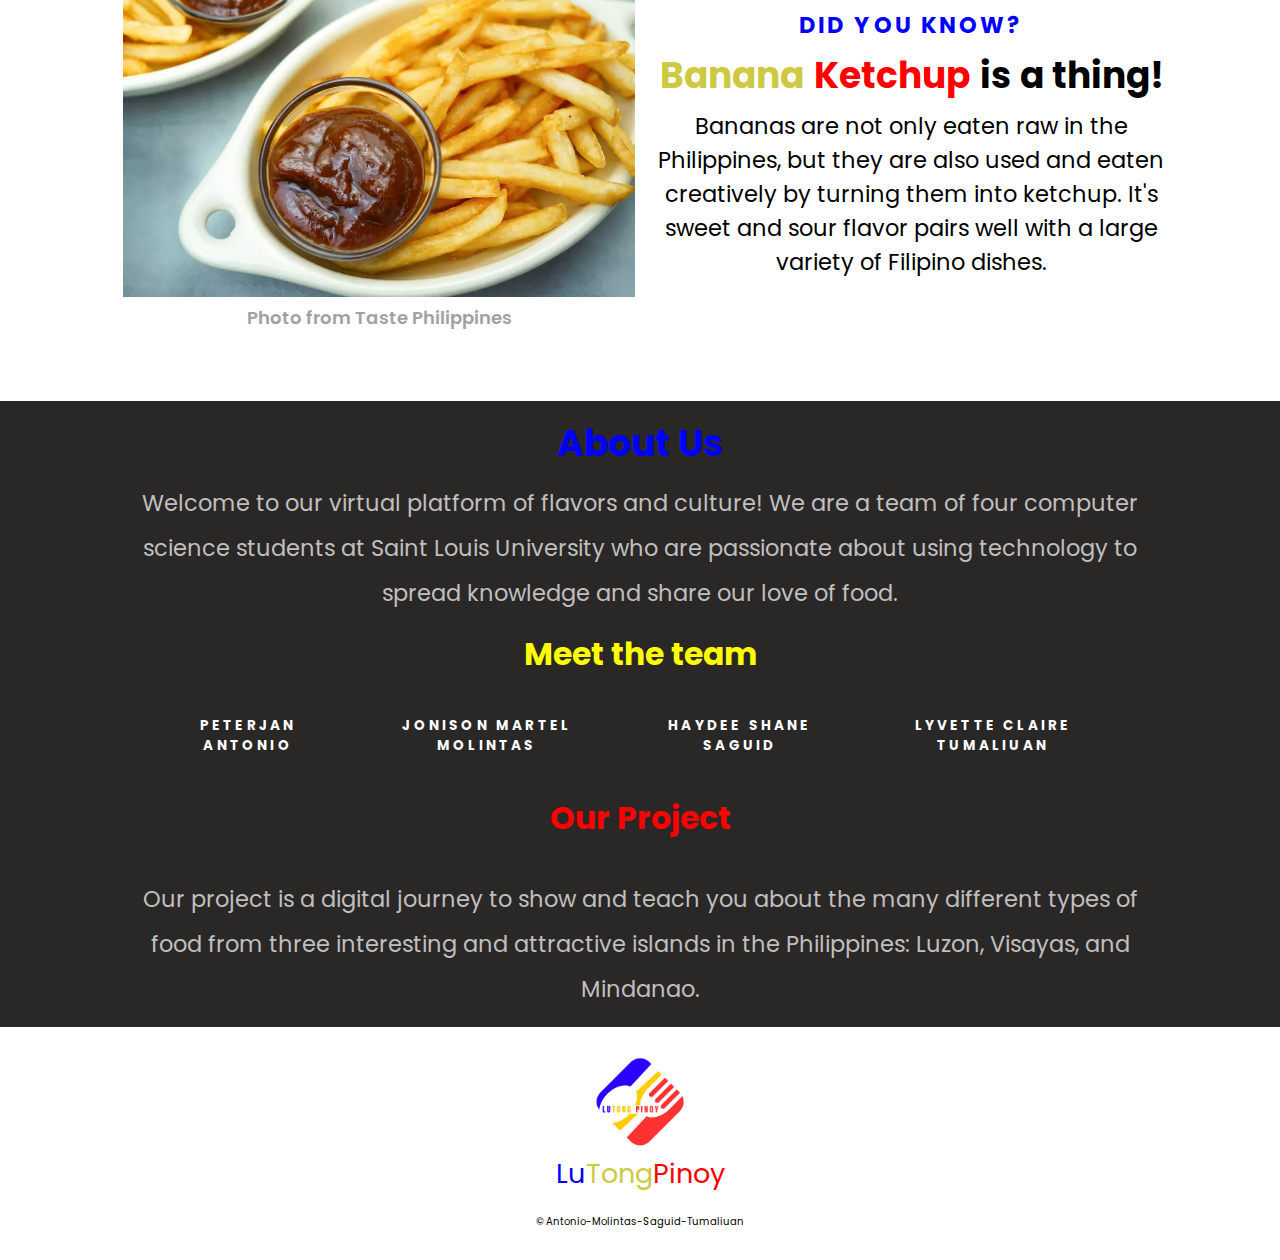
==== commit 09094117: "Modified webpages for validation" ====
--- a/index.html
+++ b/index.html
@@ -5,7 +5,7 @@
     <meta http-equiv="X-UA-Compatible" content="IE=edge">
     <meta name="viewport" content="width=device-width, initial-scale=1.0">
     <link rel="stylesheet" href="./style/styles.css">
-    <link rel="stylesheet" href="https://cdnjs.cloudflare.com/ajax/libs/font-awesome/5.15.3/css/all.min.css"/>
+    <link rel="stylesheet" href="https://cdnjs.cloudflare.com/ajax/libs/font-awesome/5.15.3/css/all.min.css">
     <link rel="icon" type="image/png" href="./images/homeimgs/LP.png">
     <title>Homepage</title>
 </head>
@@ -49,7 +49,7 @@
        
         <!-- Article -->
         <article id = "article">
-            <h1 class = "article-title">Is Filipino Food Popular Globally?</h1>
+            <h2 class = "article-title">Is Filipino Food Popular Globally?</h2>
             <hr>
             <div class = "article-container">
                 <p>Filipino cuisine is a reflection of the influences from the country’s <a href = "https://theworldinapocket.com/contentindex/vn569d8l71t9l03y4w40it8gvbsxw9#:~:text=Filipino%20cuisine%20is%20constantly%20growing,who%20introduced%20cutlery%2C%20tomatoes%20and">History</a> of colonization, trade and migration. While the cuisine is in a constant state of growing and changing, the Filipino culture and cooking techniques are still evident in each dish. </p>
@@ -65,7 +65,7 @@
 
         <!-- Upcoming Events -->
         <section id = "upcoming-events">
-            <h1 class = "event-title">Upcoming Events</h1>
+            <h2 class = "event-title">Upcoming Events</h2>
             <hr>
             <div class = "event-columns">
                 <div class = "event">
@@ -101,7 +101,7 @@
 
         <!-- Latest News -->
         <section id = "latest-news">
-            <h1 class = "news-title">Upcoming News</h1>
+            <h2 class = "news-title">Upcoming News</h2>
             <hr>
             <div class = "news-columns">
                 <div class = "news">
@@ -140,7 +140,7 @@
 
         <!-- Preview-of-Food-->
         <section class = "preview-txt-section">
-            <h3 class = "preview-txt">Here is a delectable preview of each island's culinary gems.</h3>
+            <h2 class = "preview-txt">Here is a delectable preview of each island's culinary gems.</h2>
         </section>
         <div class = "preview-section">
             <div class = "preview-1">
@@ -177,7 +177,7 @@
 
         <!-- Map:Luzon-Visayas-Mindanao-->
         <section class = "map-txt-section">
-            <h1 class = "map-txt-1">Discover a world of flavors beneath!</h1>
+            <h2 class = "map-txt-1">Discover a world of flavors beneath!</h2>
             <h4 class = "map-txt-2">With a one click, watch the feast unfold.</h4>
         </section> 
         <div class = "map-section">
@@ -198,7 +198,7 @@
         <!-- Fun-Facts -->
         <div class = "fun-fact-section">
             <div class = "fun-fact-img-container">
-                <img class = "banana-ketchup" src = "./images/homeimgs/banana-ketchup.png">
+                <img class = "banana-ketchup" src = "./images/homeimgs/banana-ketchup.png" alt = "Banana Ketchup">
                 <div class = "map-ref"><a class = "reference" href="https://tastephilippines.com/filipino-food-facts/">Photo from Taste Philippines</a></div>
             </div>
             <div class = "fun-fact-txt-container">
@@ -230,7 +230,7 @@
         <!-- Footer -->
         <footer>
             <div class = "logo-footer-container">
-                <img class = "logo-footer" src = "./images/homeimgs/LP.png">
+                <img class = "logo-footer" src = "./images/homeimgs/LP.png" alt = "Logo Footer">
             </div>
             <ul class = "title-footer">
                 <li class = "title-1-footer">Lu</li>
--- a/style/styles.css
+++ b/style/styles.css
@@ -55,7 +55,7 @@
     position: fixed;
     display: flex;
     width: 100%;
-    height: 12%;
+    height: 13%;
     top:0;
     left:0;
     right:0;
@@ -1102,8 +1102,13 @@
         color: white;
     }
 
+    /* About us */
+    .about-us-txt-4 li{
+        color: white;
+    }
+
     /* Footer */
-    footer, .about-us-txt-4 li{
+    footer{
         background-color: white;
     }
 }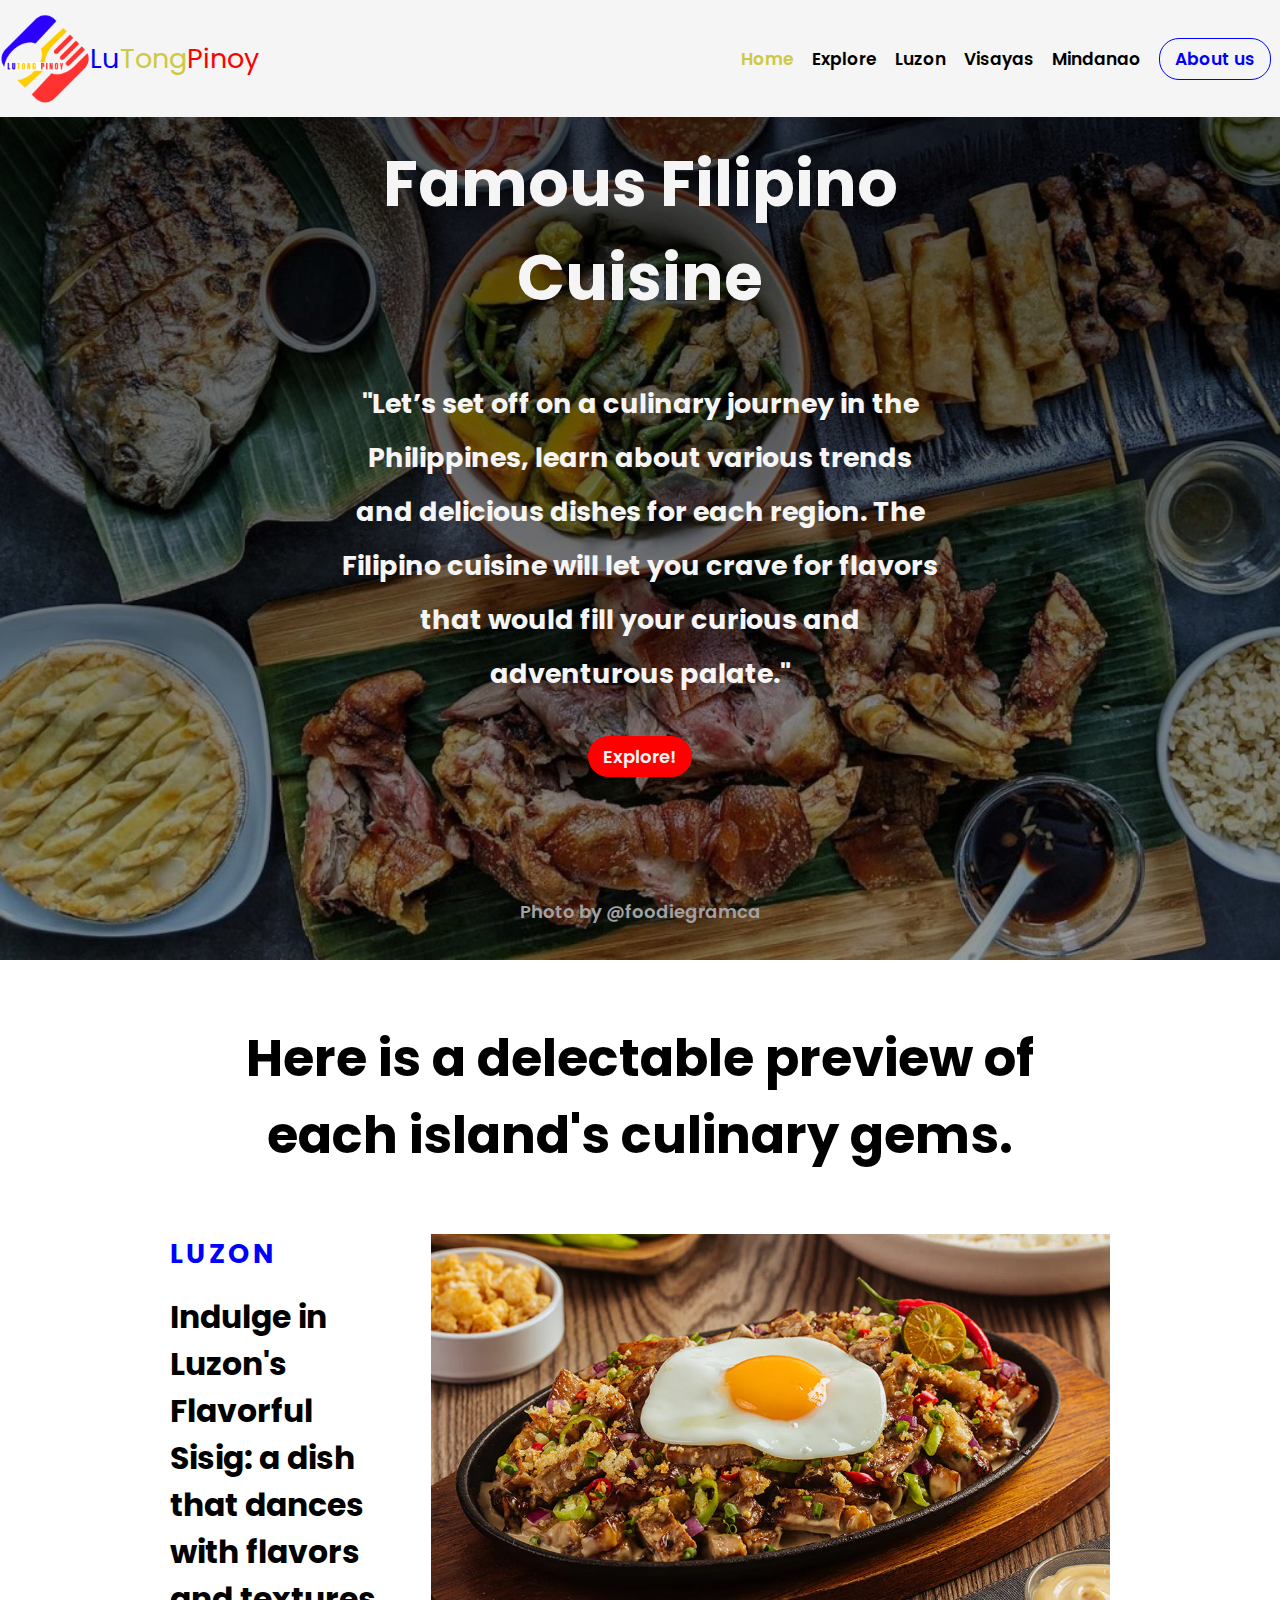
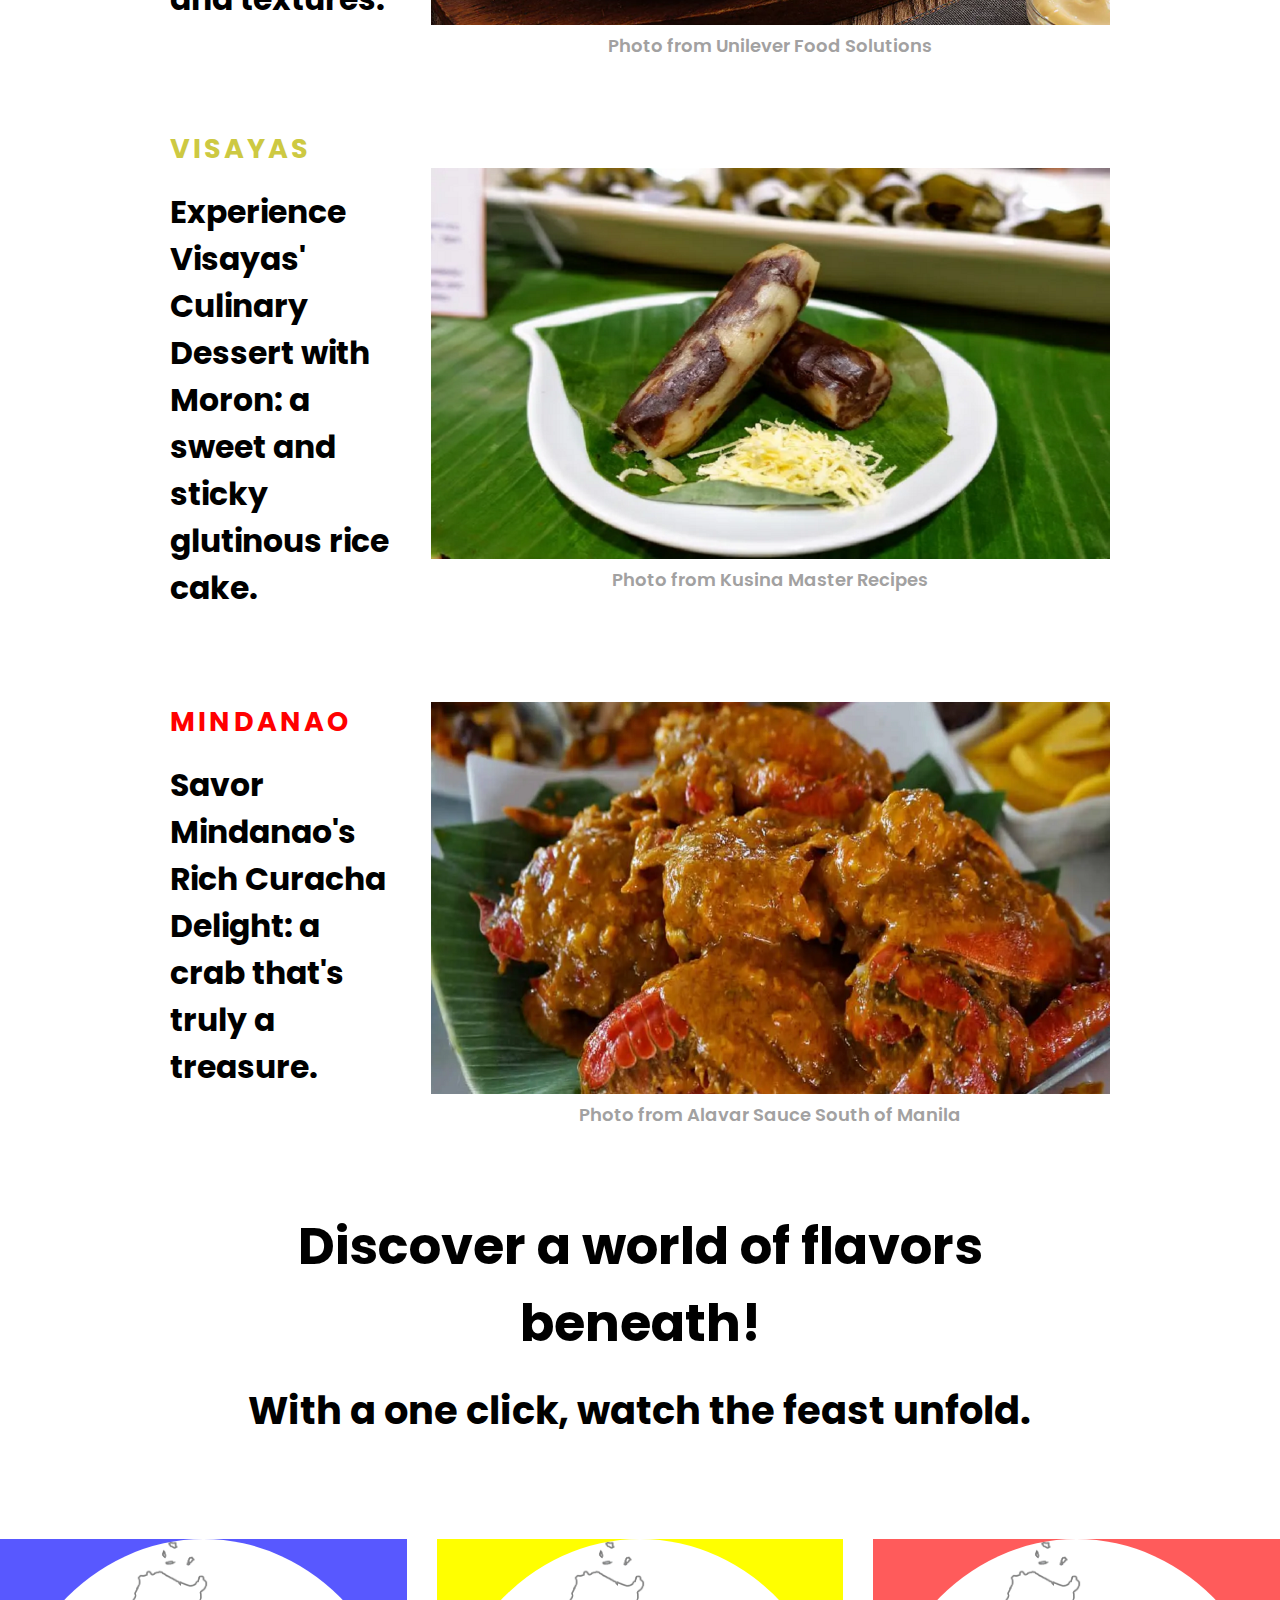
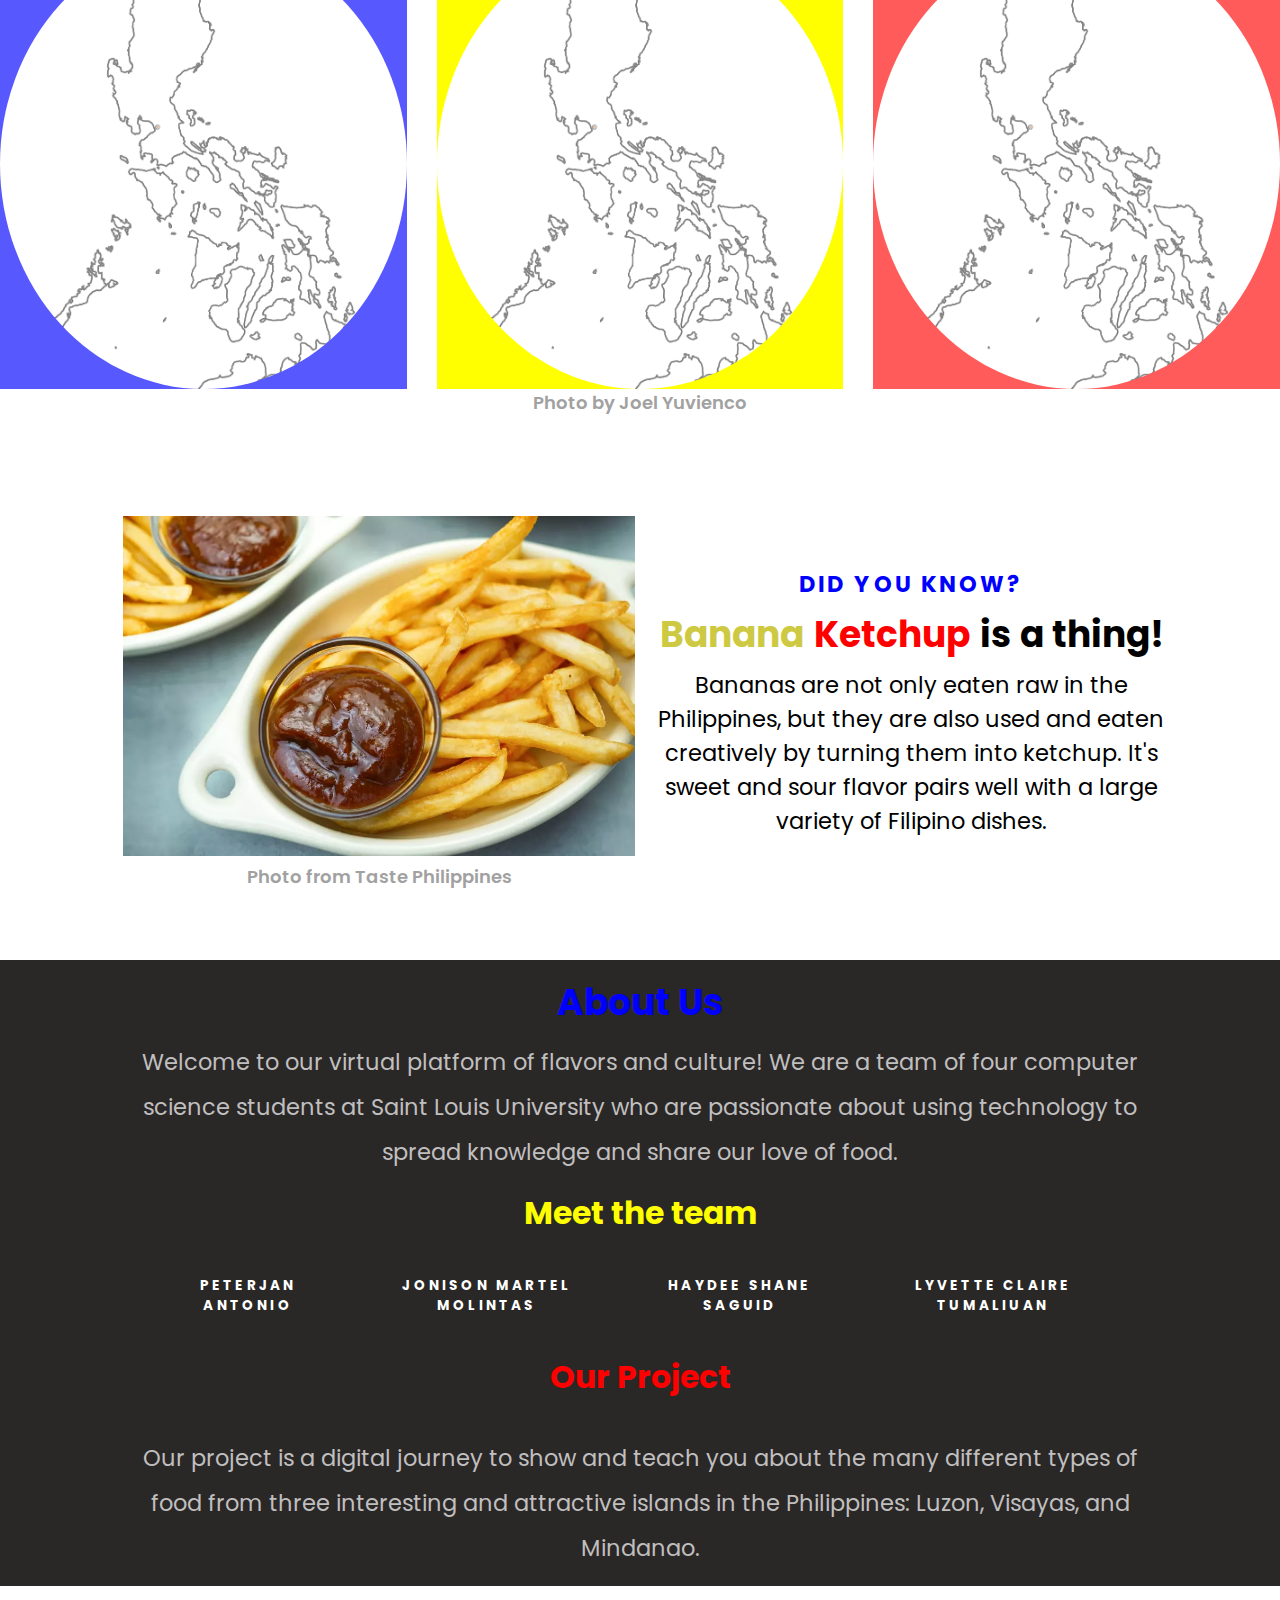
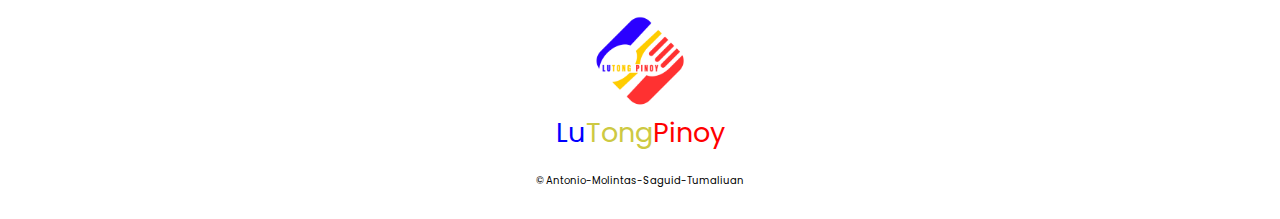
==== commit 83b94270: "Modified navigation of website" ====
--- a/index.html
+++ b/index.html
@@ -28,6 +28,7 @@
                 </div>
                 <ul class = "nav-links">
                     <li><a href = "./index.html" class = "nav-home">Home</a></li>
+                    <li><a href = "./islands/info.html">Explore</a></li>
                     <li><a href = "./islands/luzon.html">Luzon</a></li>
                     <li><a href = "./islands/visayas.html">Visayas</a></li>
                     <li><a href = "./islands/mindanao.html">Mindanao</a></li>
@@ -41,103 +42,12 @@
             <div class = "header-container">
                 <h1>Famous Filipino Cuisine</h1>
                 <h2>"Let’s set off on a culinary journey in the Philippines, learn about various trends and delicious dishes for each region. The Filipino cuisine will let you crave for flavors that would fill your curious and adventurous palate."</h2>
-                <div><a class = "intro-button" href="#about-us-section">About us</a></div>
+                <div><a class = "intro-button" href="./islands/info.html">Explore!</a></div>
                 <div class = "header-ref"><a class = "reference" href="https://www.instagram.com/foodiegramca/?hl=en">Photo by @foodiegramca</a></div>
-                <div class = "header-ref-mobile"><a class = "reference" href="https://villagepipol.com/12-filipino-dishes-to-serve-in-celebration-of-independence-day/">Photo from Village Pipol</a></div>
+                <div class = "header-ref-mobile"><a class = "reference" href="https://villagepipol.com/12-filipino-dishes-to-serve-in-celebration-of-independence-day/" target = "_blank">Photo from Village Pipol</a></div>
             </div>
         </header>
        
-        <!-- Article -->
-        <article id = "article">
-            <h2 class = "article-title">Is Filipino Food Popular Globally?</h2>
-            <hr>
-            <div class = "article-container">
-                <p>Filipino cuisine is a reflection of the influences from the country’s <a href = "https://theworldinapocket.com/contentindex/vn569d8l71t9l03y4w40it8gvbsxw9#:~:text=Filipino%20cuisine%20is%20constantly%20growing,who%20introduced%20cutlery%2C%20tomatoes%20and">History</a> of colonization, trade and migration. While the cuisine is in a constant state of growing and changing, the Filipino culture and cooking techniques are still evident in each dish. </p>
-                <p>In a 2018 study conducted by <a href = "https://d25d2506sfb94s.cloudfront.net/cumulus_uploads/document/xi8t95fua3/YouGov%20-%20Global%20Cuisine%20survey.pdf">YouGov</a>, involving 25,000 people across 24 countries including the Philippines, Thailand, Australia and among others. This study was conducted to learn and gain insights about the food preferences of these countries. </p>
-                <img src="./images/homeimgs/survey.png" alt="Survey">
-                <a class = "reference" href="https://yougov.co.uk/topics/consumer/articles-reports/2019/03/12/italian-cuisine-worlds-most-popular">Photo from YouGov</a>
-                <p>According to the results, 67 percent of the Filipinos favored and were open-minded about any cuisine from other countries.Unfortunately, other countries were not the same with the Filipino Cuisine, as the survey results showed that it was under-appreciated by the other countries. There was only an average of 36 percent that said that they like Filipino food together with Saudi Arabian food.</p>
-                <p>In a positive view, the global popularity of Filipino cuisine is steadily rising. For instance, famous YouTubers such as <a href = "https://www.youtube.com/@TheSunbaeClub">The Sunbae Club</a> and <a href = "https://www.youtube.com/@PeopleVsFood">People Vs Food</a> have introduced Filipino food to their own people in their country. </p>
-                <p>Thus, this website will also serve as a platform to introduce and encourage other individuals from various nationalities, including those within the Philippines, to try out our food and gain knowledge on the newest trends that would fit or align their food preferences.</p>
-                <p>Read more at: <a href = "https://coconuts.co/manila/food-drink/survey-says-filipinos-appreciate-international-cuisine-nationality/">Filipinos appreciate international cuisine more than any other nationality</a> and <a href = "https://www.esquiremag.ph/food-and-drink/food/filipinos-biggest-foodies-a00288-20190314" >Filipinos Are the Most Likely to Enjoy Different Types of International Food</a></p>
-            </div>
-        </article>
-
-        <!-- Upcoming Events -->
-        <section id = "upcoming-events">
-            <h2 class = "event-title">Upcoming Events</h2>
-            <hr>
-            <div class = "event-columns">
-                <div class = "event">
-                    <img class = "event-1-img-container" src = "./images/homeimgs/event1.png" alt = "Event 1">
-                    <div class = "header-ref"><a class = "reference" href="https://cebudailynews.inquirer.net/523593/the-philippines-three-mega-events-igniting-progress-and-collaboration-for-cebuanos">Photo from Cebu Daily News</a></div>
-                    <div class = "event-1-txt-container">
-                        <h3>Cebu Food & Beverages Exhibition! (CEFBEX)</h3>
-                        <p>Want to know the latest trends, breakthroughs and equipment in the Food & Beverages and Hospitality industries? Attend the CEFBEX on September 14-17 2023 at the IEC COnvention Center Cebu!</p>
-                        <p>Pre-register now at <a href="https://cefbex.com/" class = "event-1-link">CEFBEX | Cebu Food and Beverage Expo</a></p>
-                    </div>
-                </div>
-                <div class = "event">
-                    <img class = "event-2-img-container" src = "./images/homeimgs/event2.png" alt = "Event 2">
-                    <div class = "header-ref"><a class = "reference" href="https://philtimes.com.au/pinoy-food-trip-a-festival-celebrating-filipino-gastronomy-in-melbourne/">Photo from PhilTimes</a></div>
-                    <div class = "event-2-txt-container">
-                            <h3>Pinoy Food Trip in Melbourne!</h3> 
-                            <p>From August 8 to November 8, 2023, Victorians can feast on flavorful varieties of Filipino dishes. 42,000 members of the “Pinoys in Melbourne” Facebook group have collaborated to let fifty Filipino businesses join the Pinoy Food Trip event. Join now!</p>
-                            <p>More details on <a href="https://philtimes.com.au/pinoy-food-trip-a-festival-celebrating-filipino-gastronomy-in-melbourne/" class = "event-2-link">Pinoy Food Trip</a></p>
-                            <p>Check out the <a href = "https://www.facebook.com/Pinoysinmelb/">Facebook page</a> of Pinoys in Melbourne!</p>
-                    </div> 
-                </div>
-                <div class = "event">
-                    <img class = "event-3-img-container" src = "./images/homeimgs/event3.png" alt = "Event 3">
-                    <div class = "header-ref"><a class = "reference" href="https://www.instagram.com/philippinesfest/">Photo from Philippines Fest</a></div>
-                    <div class = "event-3-txt-container">
-                            <h3>Philippines Fest in Virginia, Atlanta and Los Angeles!</h3> 
-                            <p>Ending in October, try out the products with unique twists of well known Filipino Chefs in the Philippine Fest founded by a collective Filipino-American small business owners.</p>
-                            <p>For more details and updated locations, visit their <a href="https://www.instagram.com/philippinesfest/" class = "event-3-link">Instagram page</a></p>
-                    </div> 
-                </div>
-            </div>
-        </section>
-
-        <!-- Latest News -->
-        <section id = "latest-news">
-            <h2 class = "news-title">Upcoming News</h2>
-            <hr>
-            <div class = "news-columns">
-                <div class = "news">
-                    <img class = "news-1-img-container" src = "./images/homeimgs/news1.png" alt = "News 1">
-                    <div class = "header-ref"><a class = "reference" href="https://foodphilippines.com/story/the-next-generation-of-filipino-food/">Photo from Food Philippines</a></div>
-                    <div class = "news-1-txt-container">
-                        <h3>Elevating Filipino Cuisine with International Ingredients</h3>
-                        <p>The Filipino Cuisine has captured the hearts of people worldwide.Various individuals have now recreated and reimagined Filipino classic dishes like Adobo and Sinigang, creating  unique versions that allows a discovery of diverse flavors. </p>
-                        <p>By blending Filipino  ingredients and culinary techniques with other food resources worldwide, an exciting creation has now been explored. Examples of these signature products include: Ube Butter Jar by Chef Barb Batiste of Big Boi, Kare-Kare Bon Bon by Chef Chele Gonzales of Gallery by Chele, Adobo Chocolate Chip Cookies by Abi Balingit andSeared Kangaroo Kinilaw by Chef Ross Magnaye of Serai.</p>
-                        <p>Read more at <a href="https://foodphilippines.com/story/the-next-generation-of-filipino-food/" class = "news-1-link">The Next Generation of Filipino Food</a></p>
-                    </div>
-                </div>
-                <div class = "news">
-                    <img class = "news-2-img-container" src = "./images/homeimgs/news2.png" alt = "News 2">
-                    <div class = "header-ref"><a class = "reference" href="https://www.jamesbeard.org/blog/the-2023-restaurant-and-chef-nominees">Photo from James Beard Foundation</a></div>
-                    <div class = "news-2-txt-container">
-                            <h3>Recognition of Filipino Cuisine in Highest Culinary Awards</h3> 
-                            <p>Three Filipino restaurants received nominations and represented the Philippines at the Oscars of the culinary world, James Beard Foundation’s Annual Awards. The event took place on June 5 in Chicago. Among these restaurants is a Filipino restaurant in Seattle, owned by Chef Aaron Verzosa, who is a contender for the title “Best Chef: Northwest and Pacific.</p>
-                            <p>The other two nominees included: Abaca in San Fransisco, owned by Chef Vince Bugtong, vying for the title of “Outstanding Pastry Chef or Baker”, and Kasama in Chicago, owned by husband and wife Tim Flores and Genie Kwon, who earned the title of “Best Chef: Great Lakes”. These chefs have given voice to Filipino cuisine and have brought its flavors to the forefront.</p>
-                            <p>Read more at <a href="https://www.nbcnews.com/news/asian-america/filipino-cuisine-gets-nod-one-uss-highest-culinary-honors-rcna87071" class = "news-2-link">Filipino cuisine gets a nod in one of the U.S.'s highest culinary honors</a></p>
-                    </div> 
-                </div>
-                <div class = "news">
-                    <img class = "news-3-img-container" src = "./images/homeimgs/news3.png" alt = "News 3">
-                    <div class = "header-ref"><a class = "reference" href="https://www.instagram.com/philippinesfest/">Photo from Philippines Fest</a></div>
-                    <div class = "news-3-txt-container">
-                            <h3>Filipino cooks for the head chef El Bulli</h3> 
-                            <p>Christina Sunae, a chef of Señorita Sunae Asian Kitchen located in BGC, had the privilege of cooking for one of the world’s greatest chefs, Ferran Adria. Adria’s restaurant, El Bulli, elevated Spain on the culinary map and has shaped the industry through his innovative approach.</p>
-                            <p>This encounter was possible due to Chef Sunae’s partner at Apu Nena in Argentia, who had the opportunity to work at Adria’s El Bulli in 2011. When the stars aligned, Chef Sunae seized the moment and formed a reunion between Adria and his former intern.</p>
-                            <p>Chef Sunae was able to present a symphony of flavors that resonated with Adria’s palate. From lumpias and bola-bola siopao, to squid-filled Ilocano empanadas, every dish impressed him deeply. This encounter has become a platform for a different culture to try out Filipino cuisine.</p>
-                            <p>Read more at <a href="https://www.philstar.com/lifestyle/2023/08/24/2291061/she-cooked-filipino-food-ferran-adria-and-he-loved-it" class = "news-3-link">She cooked filipino food for Ferran Adria, and he loved it</a></p>
-                    </div> 
-                </div>
-            </div>
-        </section>
-
         <!-- Preview-of-Food-->
         <section class = "preview-txt-section">
             <h2 class = "preview-txt">Here is a delectable preview of each island's culinary gems.</h2>
--- a/style/styles.css
+++ b/style/styles.css
@@ -203,7 +203,7 @@
     color: red;
 }
 
-#article h1{
+#article .article-title{
     text-align: center;
     font-size: 5vmin;
 }
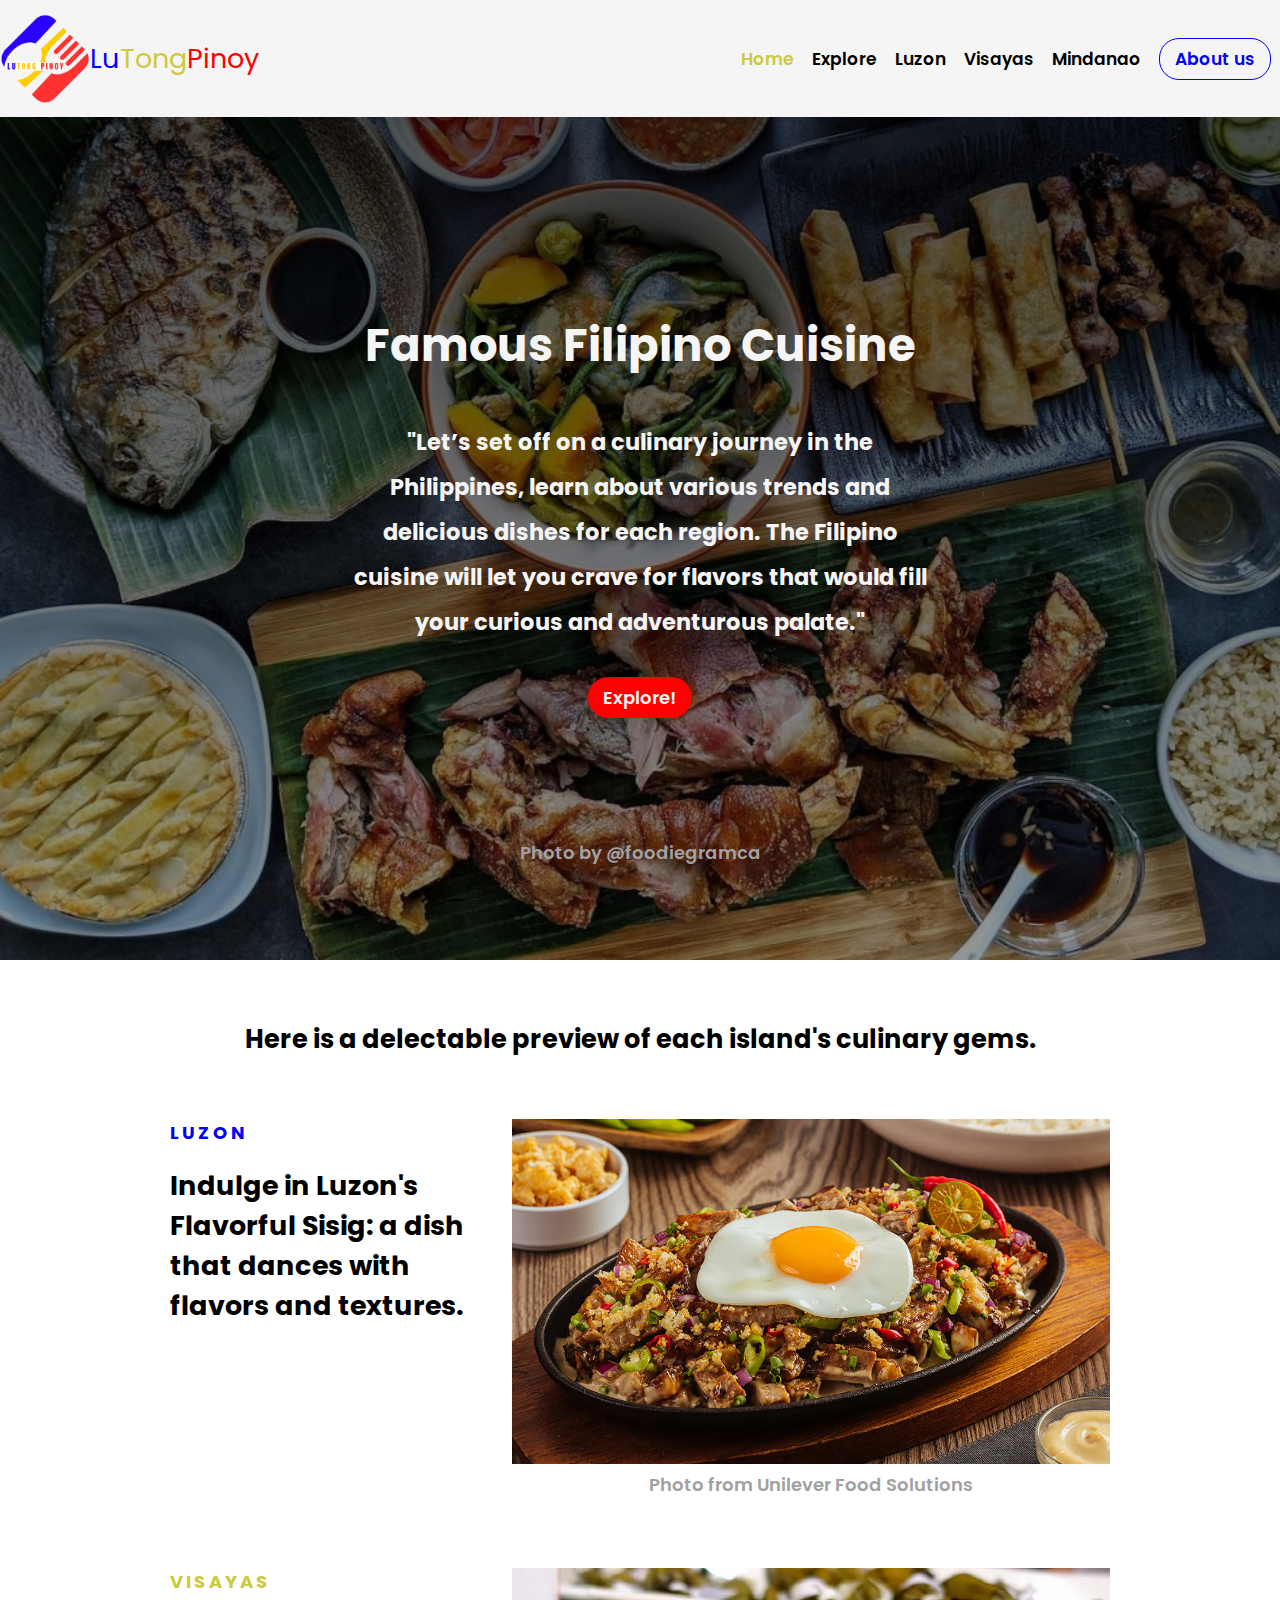
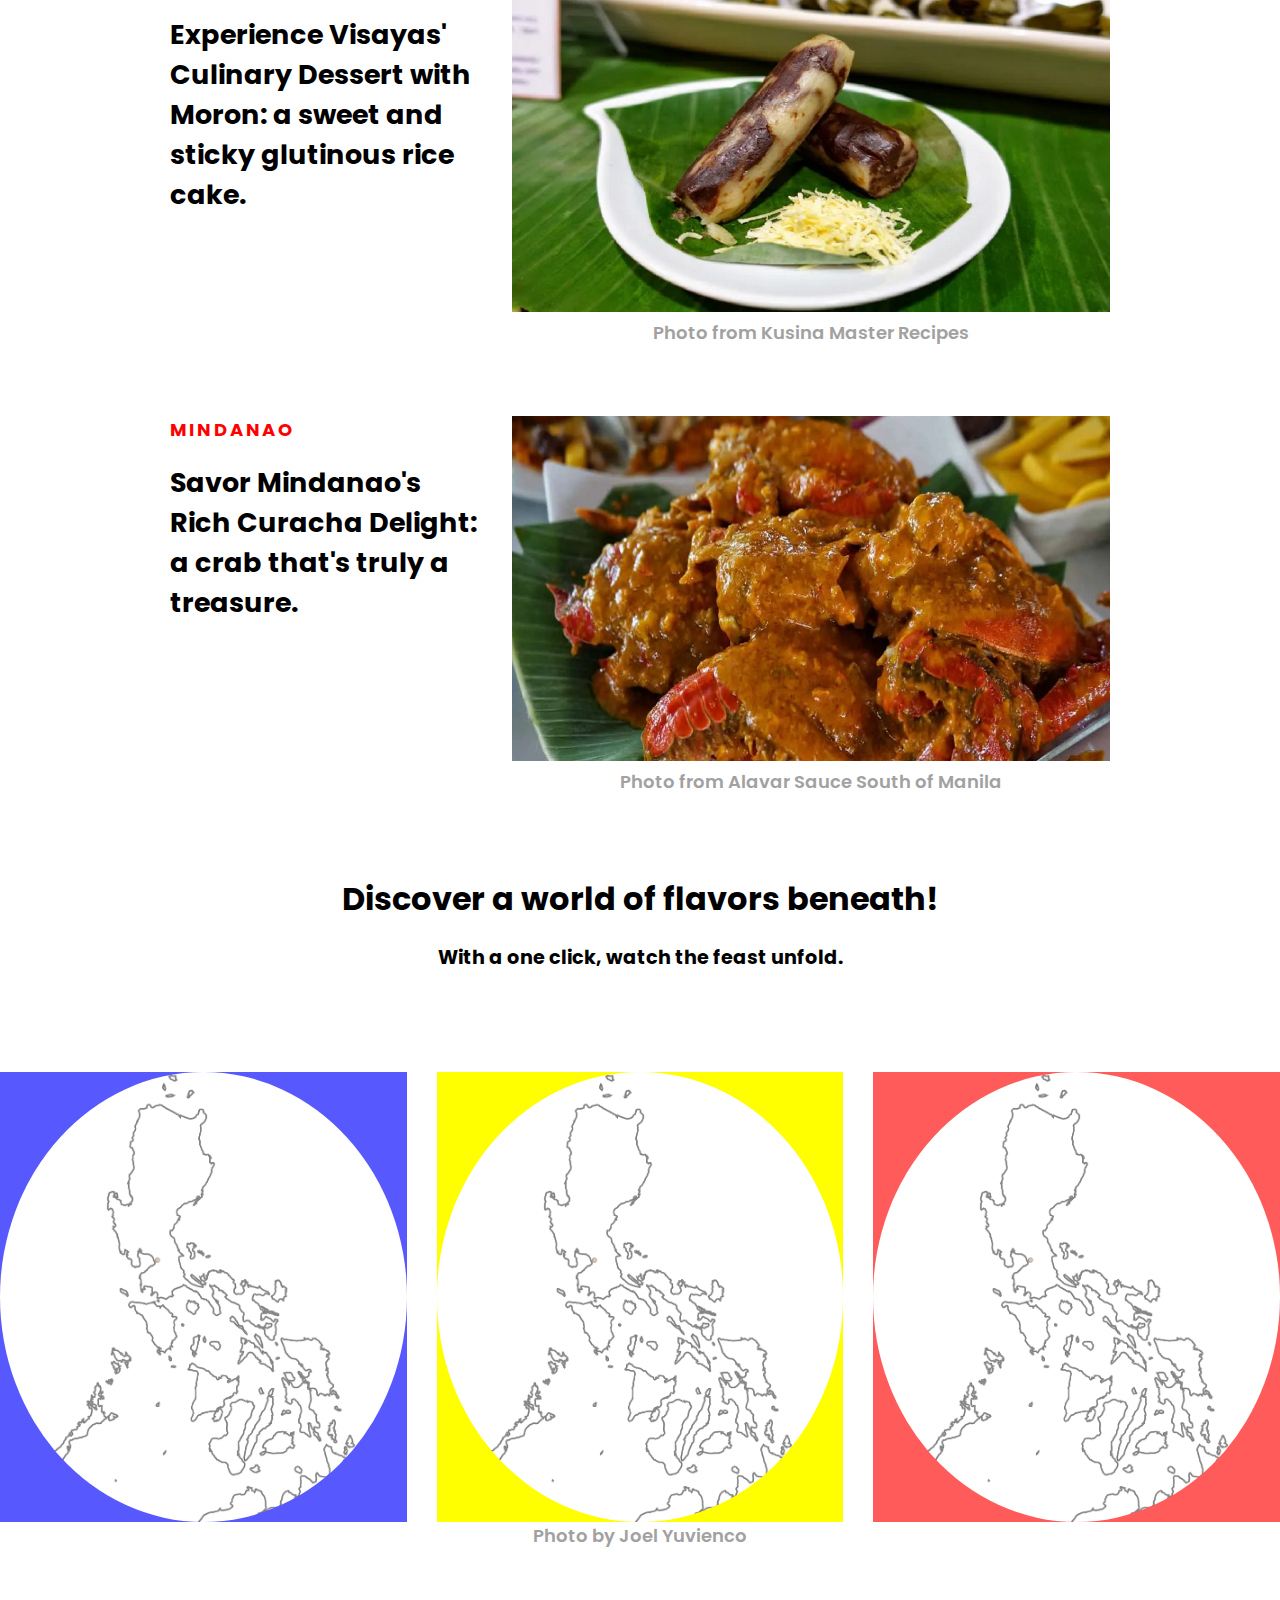
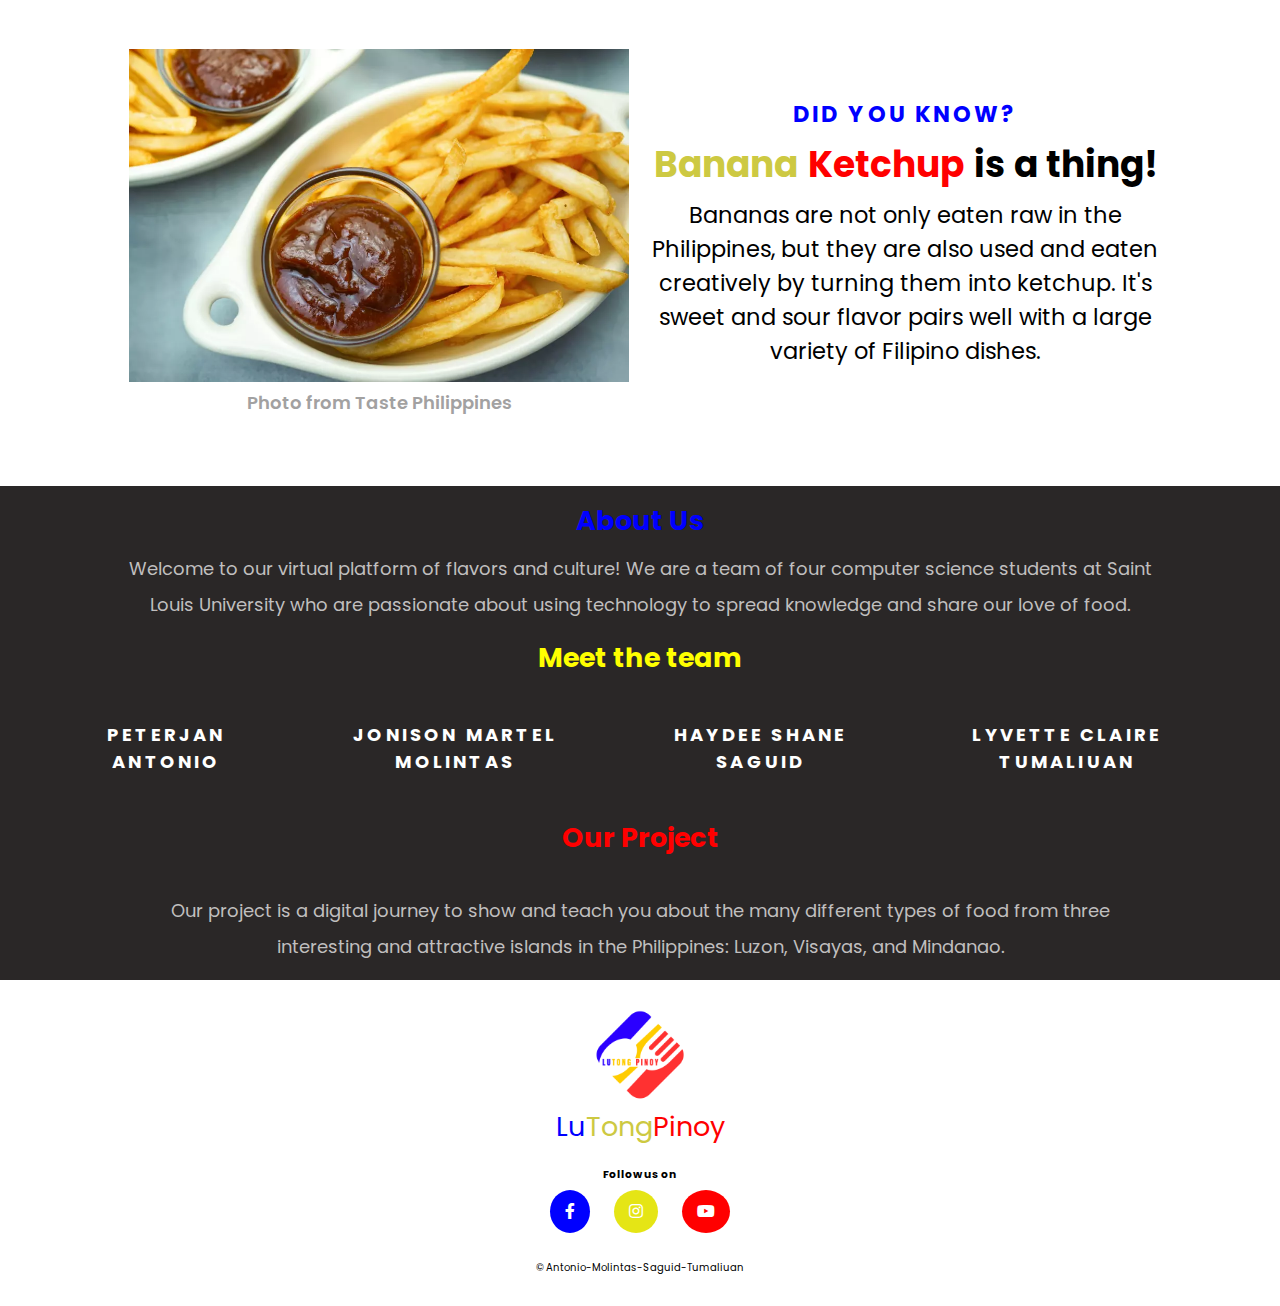
==== commit 229328c1: "Added social media links" ====
--- a/index.html
+++ b/index.html
@@ -43,7 +43,7 @@
                 <h1>Famous Filipino Cuisine</h1>
                 <h2>"Let’s set off on a culinary journey in the Philippines, learn about various trends and delicious dishes for each region. The Filipino cuisine will let you crave for flavors that would fill your curious and adventurous palate."</h2>
                 <div><a class = "intro-button" href="./islands/info.html">Explore!</a></div>
-                <div class = "header-ref"><a class = "reference" href="https://www.instagram.com/foodiegramca/?hl=en">Photo by @foodiegramca</a></div>
+                <div class = "header-ref"><a class = "reference" href="https://www.instagram.com/foodiegramca/?hl=en" target = "_blank">Photo by @foodiegramca</a></div>
                 <div class = "header-ref-mobile"><a class = "reference" href="https://villagepipol.com/12-filipino-dishes-to-serve-in-celebration-of-independence-day/" target = "_blank">Photo from Village Pipol</a></div>
             </div>
         </header>
@@ -60,7 +60,7 @@
                 </div>
                 <div class = "preview-1-img-container">
                     <img class = "sisig" src = "./images/homeimgs/sisig.png" alt = "Sisig">
-                    <div class = "header-ref"><a class = "reference" href="https://www.unileverfoodsolutions.com.ph/recipe/sizzling-pork-sisig-manila-R90010937.html">Photo from Unilever Food Solutions</a></div>
+                    <div class = "header-ref"><a class = "reference" href="https://www.unileverfoodsolutions.com.ph/recipe/sizzling-pork-sisig-manila-R90010937.html" target = "_blank">Photo from Unilever Food Solutions</a></div>
                 </div>
             </div>
             <div class = "preview-2"> 
@@ -70,7 +70,7 @@
                 </div>
                 <div class = "preview-2-img-container">
                     <img class = "moron" src = "./images/homeimgs/moron.png" alt = "Moron">
-                    <div class = "header-ref"><a class = "reference" href="https://www.kusinamasterrecipes.com/suman-moron-chocolate-moron-recipe/">Photo from Kusina Master Recipes</a></div>
+                    <div class = "header-ref"><a class = "reference" href="https://www.kusinamasterrecipes.com/suman-moron-chocolate-moron-recipe/" target = "_blank">Photo from Kusina Master Recipes</a></div>
                 </div>
             </div>
             <div class = "preview-3">
@@ -80,7 +80,7 @@
                 </div>
                 <div class = "preview-3-img-container">
                     <img class = "curacha" src = "./images/homeimgs/curacha.png" alt = "Curacha">
-                    <div class = "header-ref"><a class = "reference" href="https://www.facebook.com/alavarsaucemnlph/?locale=it_IT">Photo from Alavar Sauce South of Manila</a></div>
+                    <div class = "header-ref"><a class = "reference" href="https://www.facebook.com/alavarsaucemnlph/?locale=it_IT" target = "_blank">Photo from Alavar Sauce South of Manila</a></div>
                 </div>
             </div>
         </div>
@@ -103,13 +103,13 @@
                 </div>
             </div>
         </div>
-        <div class = "map-ref"><a class = "reference" href="https://www.flickr.com/photos/joelogs/1137823082">Photo by Joel Yuvienco</a></div>
+        <div class = "map-ref"><a class = "reference" href="https://www.flickr.com/photos/joelogs/1137823082" target = "_blank">Photo by Joel Yuvienco</a></div>
                 
         <!-- Fun-Facts -->
         <div class = "fun-fact-section">
             <div class = "fun-fact-img-container">
                 <img class = "banana-ketchup" src = "./images/homeimgs/banana-ketchup.png" alt = "Banana Ketchup">
-                <div class = "map-ref"><a class = "reference" href="https://tastephilippines.com/filipino-food-facts/">Photo from Taste Philippines</a></div>
+                <div class = "map-ref"><a class = "reference" href="https://tastephilippines.com/filipino-food-facts/" target = "_blank">Photo from Taste Philippines</a></div>
             </div>
             <div class = "fun-fact-txt-container">
                 <div class = "fun-fact-txt-1">Did you know?</div>
@@ -147,6 +147,14 @@
                 <li class = "title-2-footer">Tong</li>
                 <li class = "title-3-footer">Pinoy</li>
             </ul>
+            <h6 class = "follow">Follow us on</h6>
+        <div class = "social-links">
+            <ul class = "social-icons">
+                <a class = "facebook" href="#" target="_blank"><i class="fab fa-facebook-f"></i></a>
+                <a class = "instagram" href="#" target="_blank"><i class="fab fa-instagram"></i></a>
+                <a class = "youtube" href="#" target="_blank"><i class="fab fa-youtube"></i></a>
+            </ul>
+        </div>
             <div class = "credits">© Antonio-Molintas-Saguid-Tumaliuan</div>
         </footer>
     </div>
--- a/style/styles.css
+++ b/style/styles.css
@@ -149,11 +149,12 @@
 }
 
 .header-container h1{
-    font-size: 7vmin;
+    padding-top: 20%;
+    font-size: 5vmin;
 }
 
 .header-container h2{
-    font-size: 3vmin;
+    font-size: 2.5vmin;
     padding: 10px 20px 20px;
     line-height: 2;
 }
@@ -185,175 +186,14 @@
 }
 
 .header-container a.intro-button:hover{
-    font-size: large;
-}
-
-/* Article */
-#article {
-    justify-content: center;
-    text-align: justify;
-    margin: 60px 30px 0;
-}
-
-#article a{
-    color: rgb(100, 183, 186);
-}
-
-#article a:hover{
+    font-size: x-large;
+}
+
+.header-ref-mobile:hover, .header-ref:hover{
     color: red;
-}
-
-#article .article-title{
-    text-align: center;
-    font-size: 5vmin;
-}
-
-#article .article-container{
-    margin: 0 auto;
-    width: 70%;
-    font-size: 3vmin;
-}
-
-#article .article-container img{
-    display: block;
-    margin: 0 auto; 
-    max-width: 60%;
-}
-
-#article .article-container .reference{
-    display: block;
-    text-align: center;
-    color: rgb(162, 161, 161);
-    font-size: 2vmin;
-}
-
-/* Upcoming Events*/
-
-#upcoming-events{
-    margin-top: 80px;
-}
-
-#upcoming-events a{
-    color:rgb(100, 183, 186);
-}
-
-.event-container{ 
-    justify-content:center;
-    height: 100%;
-    width:100%;
-    padding: 0;
-}
-
-.event-columns{
-    padding: 0;
-    margin: 0;
-    gap: 30px;
-    display: flex;
-    flex-wrap: wrap;
-    flex-basis: 100%;
-    align-self: center;
-    margin: 0 50px 0;
-}
-
-.event-columns .event{
-    padding-top: 0;
-    flex: 1;
-    flex-wrap: wrap; 
-}
-
-.event-title{
-    text-align: center;
-    font-size: 4.5vmin;
-}
-
-.event-columns div img{
-    width:100%;
-}
-
-#upcoming-events .header-ref{
-    text-align: center;
-}
-#upcoming-events .header-ref a{
-    color: rgb(162, 161, 161);
-    font-size: 2vmin;
-}
-
-
-.event-1-txt-container h3{
-    color: blue;
-}
-
-.event-2-txt-container h3{
-    color: rgb(205,201,66); 
-}
-
-.event-3-txt-container h3, #upcoming-events a:hover{
-    color:red;
-}
-
-/* Latest News*/
-
-#latest-news{
-    margin-top: 80px;
-}
-
-#latest-news a{
-    color:rgb(100, 183, 186);
-}
-
-.news-container{ 
-    justify-content:center;
-    height: 100%;
-    width:100%;
-    padding: 0;
-}
-
-.news-columns{
-    padding: 0;
-    margin: 0;
-    gap: 30px;
-    display: flex;
-    flex-wrap: wrap;
-    flex-basis: 100%;
-    align-self: center;
-    margin: 0 50px 0;
-}
-
-.news-columns .news{
-    padding-top: 0;
-    flex: 1;
-    flex-wrap: wrap; 
-}
-
-.news-title{
-    text-align: center;
-    font-size: 4.5vmin;
-}
-
-.news-columns div img{
-    width:100%;
-    min-width: 70px;
-}
-
-#latest-news .header-ref{
-    text-align: center;
-}
-#latest-news .header-ref a{
-    color: rgb(162, 161, 161);
-    font-size: 2vmin;
-}
-
-.news-1-txt-container h3{
-    color: blue;
-}
-
-.news-2-txt-container h3{
-    color: rgb(205,201,66); 
-}
-
-.news-3-txt-container h3, #latest-news a:hover{
-    color:red;
-}
+    z-index: 10000;
+}
+
 
 
 /* Preview of Food (TEXT) */
@@ -378,7 +218,7 @@
 }
 
 .preview-txt{
-    font-size: 4vmax;
+    font-size: 2vmax;
     font-weight: bold;
     margin: 60px 15% 0;  
     padding: 0; 
@@ -408,14 +248,14 @@
 .preview-1-title,.preview-2-title,.preview-3-title{
     text-transform: uppercase;
     font-weight: bold;
-    font-size: 3vmin;
+    font-size: 2vmin;
     letter-spacing: 0.2rem;
     margin-bottom: 20px;
 }
 
 .preview-1-desc,.preview-2-desc,.preview-3-desc{
     font-weight: bolder;
-    font-size: 3.5vmin;
+    font-size: 3vmin;
     margin-bottom: 20px;
     padding-right: 30px;
 }
@@ -439,7 +279,8 @@
 .sisig, .moron, .curacha{
     height:auto;
     width:100%;
-    min-width: 70px;
+    min-width: 40px;
+    max-width: 700px;
     align-self: center;
 }
 
@@ -454,14 +295,14 @@
 }
 
 .map-txt-1{
-    font-size: 4vmax;
+    font-size: 2.5vmax;
     font-weight: bold;
     margin: 10px 15% 0;  
     padding: 0;
 }
 
 .map-txt-2{
-    font-size: 3vmax;
+    font-size: 1.5vmax;
     font-weight: bold;
     margin: 20px 15% 0;  
     padding: 0;
@@ -488,6 +329,7 @@
 
 .p-img-container1, .p-img-container2, .p-img-container3 {
     width: 70%;
+    max-width: 500px;
 }
 
 .p-img-container1{
@@ -557,6 +399,7 @@
 .fun-fact-img-container{
     width: 40%;
     min-width: 300px;
+    max-width: 500px;
 }
 
 .fun-fact-txt-container{
@@ -629,21 +472,21 @@
 .about-us-txt-1{
     color:blue;
     font-weight: bold;
-    font-size: 4vmin;
+    font-size: 3vmin;
     margin-top: 15px;
 }
 
 .about-us-txt-2{
     padding: 10px 10% 15px;
     line-height: 2;
-    font-size: 2.5vmin;
+    font-size: 2vmin;
 }
 
 .about-us-txt-3{
     padding: 0px 0px 25px;
     color: yellow;
     font-weight: bold;
-    font-size: 3.5vmin;
+    font-size: 3vmin;
 }
 
 .about-us-container .about-us-txt-4 ul{ 
@@ -660,20 +503,20 @@
     font-weight: bold;
     text-transform: uppercase;
     letter-spacing: 0.2rem;
-    font-size: 1.5vmin;
+    font-size: 2vmin;
 }
 
 .about-us-txt-5{
     padding: 25px 0px 25px;
     color: red;
     font-weight: bold;
-    font-size: 3.5vmin;
+    font-size: 3vmin;
 }
 
 .about-us-txt-6{
     padding: 10px 10% 15px;
     line-height: 2;
-    font-size: 2.5vmin;
+    font-size: 2vmin;
 }
 
 /* Applies to the footer */
@@ -712,6 +555,39 @@
 .title-3-footer{
     color: red;
 }
+
+.follow{
+    padding: 0 0 0;
+    margin: 20px 0 0;
+  }
+  
+  .social-links, .social-icons{
+    justify-content: center;
+    padding: 0;
+  }
+  
+  .social-icons a{
+    border-radius: 50%;
+    padding: 10px 15px 10px;
+    margin: 0 10px;
+    color: white
+  }
+  
+  .social-icons .facebook{
+    background-color: blue;
+  }
+  
+  .social-icons .instagram{
+    background-color: rgb(229, 229, 21);
+  }
+  
+  .social-icons .youtube{
+    background-color: red;
+  }
+  
+  .social-icons a:hover{
+    background-color: aquamarine;
+  }
 
 .credits{
     font-size: x-small;
@@ -859,181 +735,13 @@
     }
 
 
-    /* #77D7FD #FDE48D #FE9DBE  */
-    /* Article */
-    #article{
-        margin: 0;
-    }
-
-    .article-title, .event-title, .news-title, .preview-txt-section,
-    .map-txt-section{
-         background-color: rgb(136, 255, 199);
-         padding:5%;
-
-    }
-
-    #article .article-container{
-        width: 100%;
-    }
-
-    #article a{
-        color: rgb(214, 38, 82);
-    }
-
-    .article-container p{
-        padding: 5%;
-    }
-
-    .article-container p:nth-child(1),  .article-container p:nth-child(5),
-    .article-container p:nth-child(7){
-        margin-right: 20%;
-        
-    }
-
-    .article-container p:nth-child(2),  .article-container p:nth-child(6),
-    .article-container p:nth-child(8){
-        margin-left: 20%;
-    }
-
-    .article-container p:nth-child(1), .article-container p:nth-child(6){
-        background-color: #99eafed4; 
-        border-radius: 20px;
-        
-    }
-
-    .article-container p:nth-child(2), .article-container p:nth-child(7){
-        background-color: #fbe9a8dc;
-        border-radius: 20px;
-    }
-
-    .article-container p:nth-child(5), .article-container p:nth-child(8){
-        background-color: #FE9DBE;
-        border-radius: 20px;
-    }
-
-    #article .article-container img{
-        max-width: 100%;
-    }
     
-    /* Upcoming events */
-    #upcoming-events{
-        margin: 0;
-        padding: 0;
-        width: 100%;
-    }
-    #upcoming-events a{
-        color: rgb(214, 38, 82);
-    }
-
-    #upcoming-events .event-title{
-        text-transform: capitalize;
-    }
-
-    .event-columns {
-        flex-direction: column;
-        margin: 0;
-    }
-
-    .event-columns .event{
-        padding: 10% 0 10%;
-    }
-
-    .event-columns .event h3{
-        color: black;
-        text-transform: capitalize;
-    }
-    
-
-    .event-1-img-container{
-        margin: 20px;
-    }
-
-    .event-columns div img{
-        width:70%;
-        border-radius: 50%;
-        margin: 0 auto;
-        display: block;
-    }
-
-    .event-1-txt-container{
-        background-color: #77D7FD;
-        padding: 5%;
-    }
-
-    .event-2-txt-container{
-        background-color: #FDE48D;
-        border-radius: 20px;
-        padding: 5%;
-    }
-
-    .event-3-txt-container{
-        background-color: #FE9DBE;
-        border-radius: 20px;
-        padding: 5%;
-    }
-
-   
-    /* Latest news */
-
-    #latest{
-        margin: 0;
-        padding: 0;
-        width: 100%;
-    }
-
-    #latest-news a{
-        color: rgb(214, 38, 82);
-    }
-
-    #latest-news .news-title{
-        text-transform: capitalize;
-    }
-
-    .news-columns {
-        flex-direction: column;
-        margin: 0;
-    }
-
-    .news{
-        padding: 0;
-        margin: 0;
-    }
-
-    .news-columns .news{
-        padding: 10%;
-    }
-
-    .news-columns .news h3{
-        color: black;
-        text-transform: capitalize;
-    }
-
-    .news-columns div img{
-        width:90%;
-        border-radius: 50%;
-        margin: 0 auto;
-        display: block;
-    }
-
-    .news-1-txt-container{
-        background-color: #77D7FD;
-        border-radius: 20px;
-        padding: 5%;
-    }
-
-    .news-2-txt-container{
-        background-color: #FDE48D;
-        border-radius: 20px;
-        padding: 5%;
-    }
-
-    .news-3-txt-container{
-        background-color: #FE9DBE;
-        border-radius: 20px;
-        padding: 5%;
-    }
-
     /* Preview-of-Food */
+    .preview-txt, .map-txt-1, .map-txt-2{
+        background-color: aquamarine;
+        padding: 0 50px 0;
+    }
+
     .preview-section a, .about-us-txt-4 li{
         color: black;
     }
